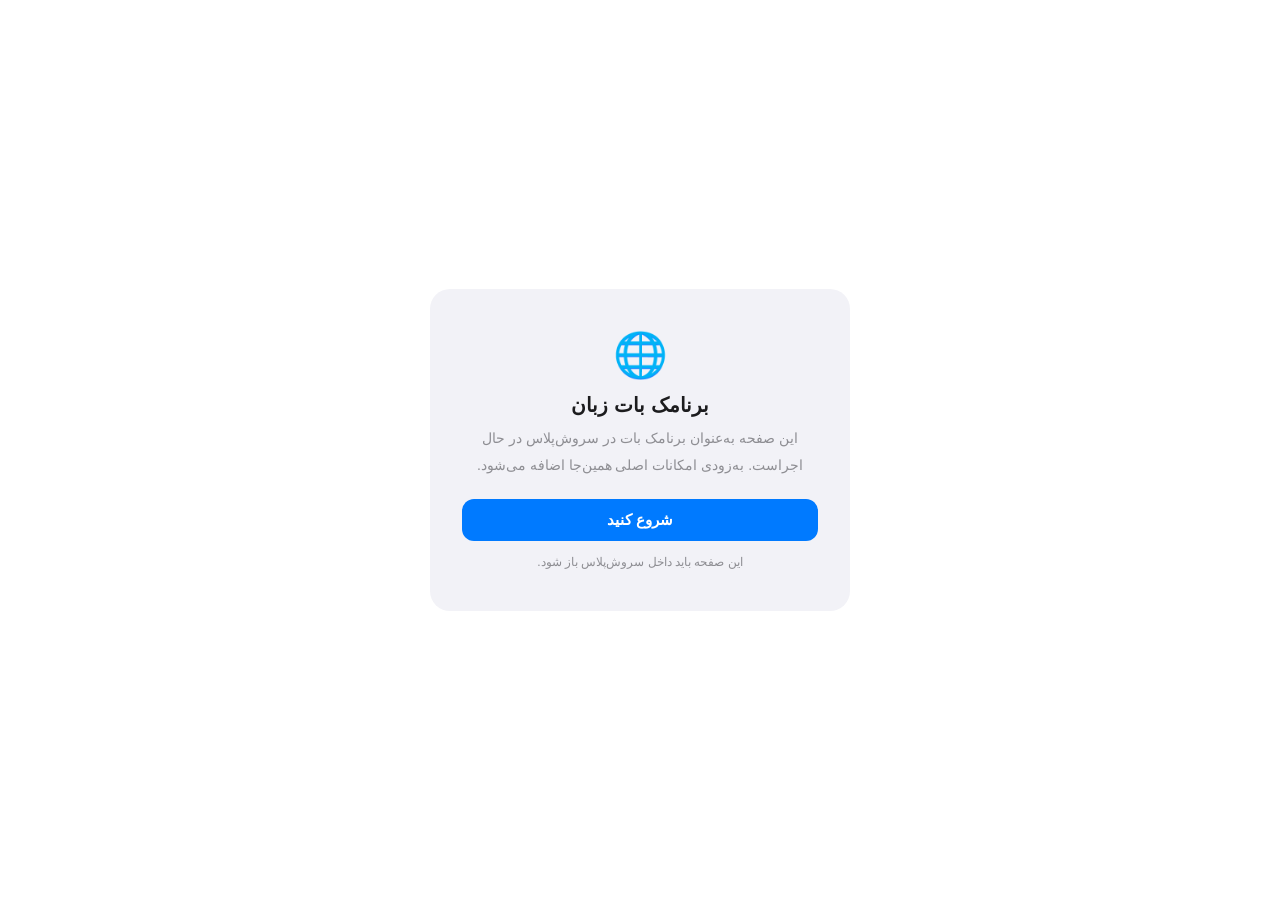
==== index.html @ 537141b3 "Add Soroush Plus mini app starter page Co-Authored-By: Claude Sonnet 5 <noreply@anthropic.com>" ====
<!doctype html>
<html lang="fa" dir="rtl">
  <head>
    <!-- Soroush Plus WebApp SDK must be the very first script in <head> -->
    <script src="https://app.splus.ir/js/soroush-web-app.js"></script>

    <meta charset="UTF-8" />
    <meta name="viewport" content="width=device-width, initial-scale=1.0, maximum-scale=1.0, user-scalable=no" />
    <title>بات زبان</title>
    <meta name="description" content="برنامک بات زبان در سروش‌پلاس" />
    <link rel="icon" href="data:," />
    <style>
      :root {
        --bg-color: #ffffff;
        --text-color: #1c1c1e;
        --hint-color: #8e8e93;
        --link-color: #007aff;
        --button-color: #007aff;
        --button-text-color: #ffffff;
        --secondary-bg-color: #f2f2f7;
      }

      * {
        box-sizing: border-box;
      }

      html,
      body {
        margin: 0;
        padding: 0;
        height: 100%;
      }

      body {
        display: flex;
        flex-direction: column;
        align-items: center;
        justify-content: center;
        min-height: 100vh;
        min-height: 100dvh;
        padding: 24px 20px;
        background: var(--bg-color);
        color: var(--text-color);
        font-family:
          -apple-system,
          BlinkMacSystemFont,
          "Segoe UI",
          Tahoma,
          Vazirmatn,
          sans-serif;
        text-align: center;
        transition:
          background 0.2s ease,
          color 0.2s ease;
      }

      .card {
        width: 100%;
        max-width: 420px;
        background: var(--secondary-bg-color);
        border-radius: 20px;
        padding: 32px 24px;
      }

      .icon {
        font-size: 44px;
        margin-bottom: 12px;
      }

      h1 {
        font-size: 20px;
        margin: 0 0 8px;
      }

      p {
        font-size: 14px;
        line-height: 1.9;
        color: var(--hint-color);
        margin: 0 0 20px;
      }

      button {
        appearance: none;
        border: none;
        border-radius: 12px;
        background: var(--button-color);
        color: var(--button-text-color);
        font-size: 15px;
        font-weight: 600;
        padding: 12px 20px;
        width: 100%;
        cursor: pointer;
        font-family: inherit;
      }

      button:active {
        opacity: 0.85;
      }

      .status {
        margin-top: 14px;
        font-size: 12px;
        color: var(--hint-color);
        min-height: 16px;
      }

      @media (min-width: 768px) {
        .card {
          padding: 40px 32px;
        }
      }
    </style>
  </head>
  <body>
    <div class="card">
      <div class="icon">🌐</div>
      <h1>برنامک بات زبان</h1>
      <p>این صفحه به‌عنوان برنامک بات در سروش‌پلاس در حال اجراست. به‌زودی امکانات اصلی همین‌جا اضافه می‌شود.</p>
      <button id="main-action">شروع کنید</button>
      <div class="status" id="status"></div>
    </div>

    <script>
      (function () {
        var statusEl = document.getElementById("status");
        var btn = document.getElementById("main-action");
        var webApp = window.Soroush && window.Soroush.WebApp;

        function applyTheme() {
          if (!webApp || !webApp.themeParams) return;
          var t = webApp.themeParams;
          var root = document.documentElement.style;
          if (t.bg_color) root.setProperty("--bg-color", t.bg_color);
          if (t.text_color) root.setProperty("--text-color", t.text_color);
          if (t.hint_color) root.setProperty("--hint-color", t.hint_color);
          if (t.link_color) root.setProperty("--link-color", t.link_color);
          if (t.button_color) root.setProperty("--button-color", t.button_color);
          if (t.button_text_color) root.setProperty("--button-text-color", t.button_text_color);
          if (t.secondary_bg_color) root.setProperty("--secondary-bg-color", t.secondary_bg_color);
        }

        if (webApp) {
          applyTheme();
          webApp.onEvent("themeChanged", applyTheme);
          webApp.expand();
          webApp.ready();

          var user = webApp.initDataUnsafe && webApp.initDataUnsafe.user;
          if (user && user.first_name) {
            statusEl.textContent = "سلام " + user.first_name + " 👋";
          } else {
            statusEl.textContent = "نسخه: " + (webApp.version || "نامشخص") + " · پلتفرم: " + (webApp.platform || "نامشخص");
          }

          btn.addEventListener("click", function () {
            webApp.HapticFeedback && webApp.HapticFeedback.impactOccurred("light");
            webApp.showAlert
              ? webApp.showAlert("امکانات اصلی به‌زودی اضافه می‌شود!")
              : alert("امکانات اصلی به‌زودی اضافه می‌شود!");
          });
        } else {
          statusEl.textContent = "این صفحه باید داخل سروش‌پلاس باز شود.";
          btn.addEventListener("click", function () {
            alert("لطفاً این لینک را از داخل سروش‌پلاس باز کنید.");
          });
        }
      })();
    </script>
  </body>
</html>
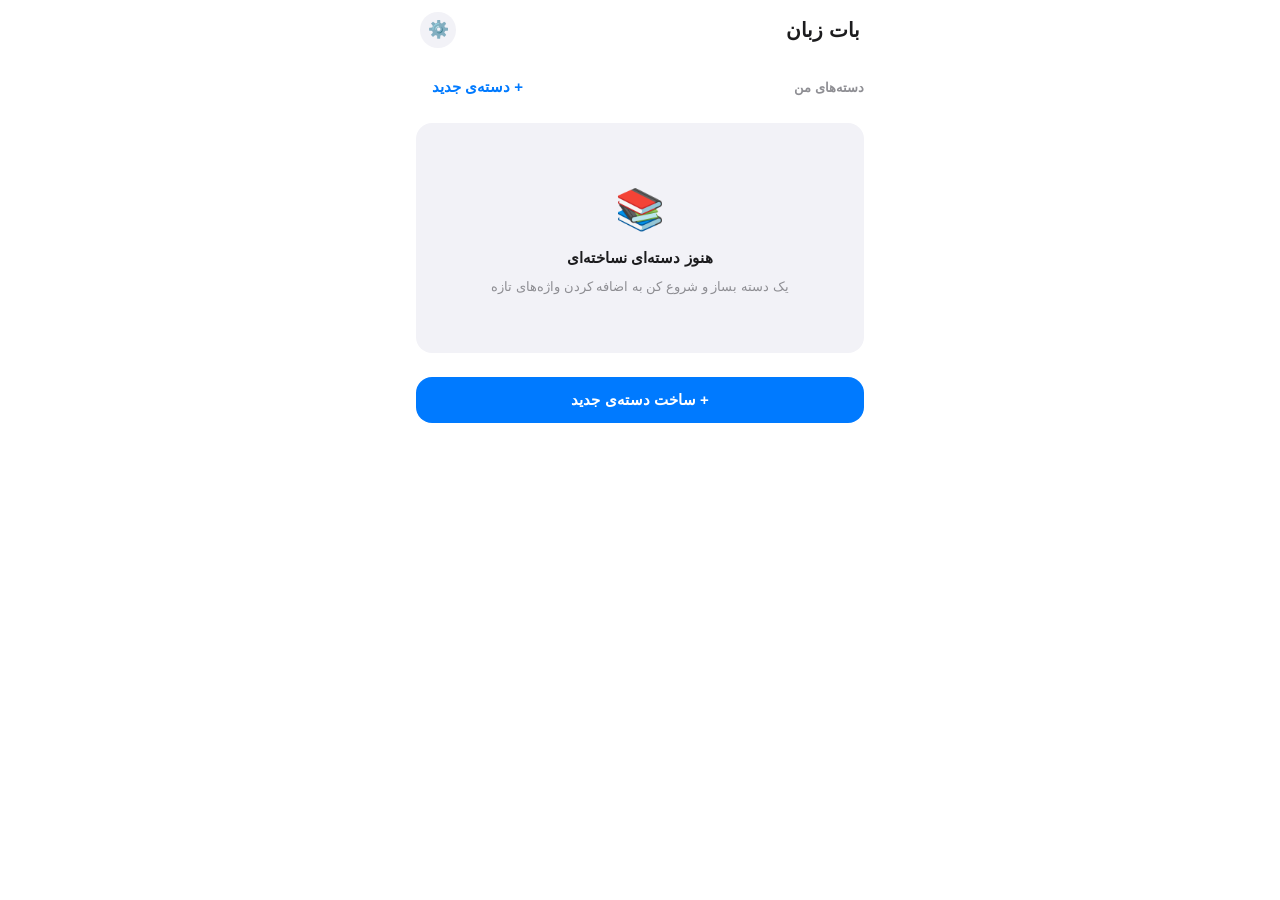
==== commit 369319a1: "Replace placeholder with a working flashcard app (deck/card CRUD + spaced-repetition review), backed" ====
--- a/index.html
+++ b/index.html
@@ -7,164 +7,12 @@
     <meta charset="UTF-8" />
     <meta name="viewport" content="width=device-width, initial-scale=1.0, maximum-scale=1.0, user-scalable=no" />
     <title>بات زبان</title>
-    <meta name="description" content="برنامک بات زبان در سروش‌پلاس" />
+    <meta name="description" content="یادگیری واژگان زبان با تکرار زمان‌بندی‌شده (Spaced Repetition) داخل سروش‌پلاس" />
     <link rel="icon" href="data:," />
-    <style>
-      :root {
-        --bg-color: #ffffff;
-        --text-color: #1c1c1e;
-        --hint-color: #8e8e93;
-        --link-color: #007aff;
-        --button-color: #007aff;
-        --button-text-color: #ffffff;
-        --secondary-bg-color: #f2f2f7;
-      }
-
-      * {
-        box-sizing: border-box;
-      }
-
-      html,
-      body {
-        margin: 0;
-        padding: 0;
-        height: 100%;
-      }
-
-      body {
-        display: flex;
-        flex-direction: column;
-        align-items: center;
-        justify-content: center;
-        min-height: 100vh;
-        min-height: 100dvh;
-        padding: 24px 20px;
-        background: var(--bg-color);
-        color: var(--text-color);
-        font-family:
-          -apple-system,
-          BlinkMacSystemFont,
-          "Segoe UI",
-          Tahoma,
-          Vazirmatn,
-          sans-serif;
-        text-align: center;
-        transition:
-          background 0.2s ease,
-          color 0.2s ease;
-      }
-
-      .card {
-        width: 100%;
-        max-width: 420px;
-        background: var(--secondary-bg-color);
-        border-radius: 20px;
-        padding: 32px 24px;
-      }
-
-      .icon {
-        font-size: 44px;
-        margin-bottom: 12px;
-      }
-
-      h1 {
-        font-size: 20px;
-        margin: 0 0 8px;
-      }
-
-      p {
-        font-size: 14px;
-        line-height: 1.9;
-        color: var(--hint-color);
-        margin: 0 0 20px;
-      }
-
-      button {
-        appearance: none;
-        border: none;
-        border-radius: 12px;
-        background: var(--button-color);
-        color: var(--button-text-color);
-        font-size: 15px;
-        font-weight: 600;
-        padding: 12px 20px;
-        width: 100%;
-        cursor: pointer;
-        font-family: inherit;
-      }
-
-      button:active {
-        opacity: 0.85;
-      }
-
-      .status {
-        margin-top: 14px;
-        font-size: 12px;
-        color: var(--hint-color);
-        min-height: 16px;
-      }
-
-      @media (min-width: 768px) {
-        .card {
-          padding: 40px 32px;
-        }
-      }
-    </style>
+    <script type="module" crossorigin src="./assets/index-CfcdEh-d.js"></script>
+    <link rel="stylesheet" crossorigin href="./assets/index-CCQcK4mr.css">
   </head>
   <body>
-    <div class="card">
-      <div class="icon">🌐</div>
-      <h1>برنامک بات زبان</h1>
-      <p>این صفحه به‌عنوان برنامک بات در سروش‌پلاس در حال اجراست. به‌زودی امکانات اصلی همین‌جا اضافه می‌شود.</p>
-      <button id="main-action">شروع کنید</button>
-      <div class="status" id="status"></div>
-    </div>
-
-    <script>
-      (function () {
-        var statusEl = document.getElementById("status");
-        var btn = document.getElementById("main-action");
-        var webApp = window.Soroush && window.Soroush.WebApp;
-
-        function applyTheme() {
-          if (!webApp || !webApp.themeParams) return;
-          var t = webApp.themeParams;
-          var root = document.documentElement.style;
-          if (t.bg_color) root.setProperty("--bg-color", t.bg_color);
-          if (t.text_color) root.setProperty("--text-color", t.text_color);
-          if (t.hint_color) root.setProperty("--hint-color", t.hint_color);
-          if (t.link_color) root.setProperty("--link-color", t.link_color);
-          if (t.button_color) root.setProperty("--button-color", t.button_color);
-          if (t.button_text_color) root.setProperty("--button-text-color", t.button_text_color);
-          if (t.secondary_bg_color) root.setProperty("--secondary-bg-color", t.secondary_bg_color);
-        }
-
-        if (webApp) {
-          applyTheme();
-          webApp.onEvent("themeChanged", applyTheme);
-          webApp.expand();
-          webApp.ready();
-
-          var user = webApp.initDataUnsafe && webApp.initDataUnsafe.user;
-          if (user && user.first_name) {
-            statusEl.textContent = "سلام " + user.first_name + " 👋";
-          } else {
-            statusEl.textContent = "نسخه: " + (webApp.version || "نامشخص") + " · پلتفرم: " + (webApp.platform || "نامشخص");
-          }
-
-          btn.addEventListener("click", function () {
-            webApp.HapticFeedback && webApp.HapticFeedback.impactOccurred("light");
-            webApp.showAlert
-              ? webApp.showAlert("امکانات اصلی به‌زودی اضافه می‌شود!")
-              : alert("امکانات اصلی به‌زودی اضافه می‌شود!");
-          });
-        } else {
-          statusEl.textContent = "این صفحه باید داخل سروش‌پلاس باز شود.";
-          btn.addEventListener("click", function () {
-            alert("لطفاً این لینک را از داخل سروش‌پلاس باز کنید.");
-          });
-        }
-      })();
-    </script>
+    <div id="root"></div>
   </body>
 </html>
--- a/assets/index-CCQcK4mr.css
+++ b/assets/index-CCQcK4mr.css
@@ -0,0 +1 @@
+*,:before,:after,::backdrop{--tw-border-spacing-x:0;--tw-border-spacing-y:0;--tw-translate-x:0;--tw-translate-y:0;--tw-rotate:0;--tw-skew-x:0;--tw-skew-y:0;--tw-scale-x:1;--tw-scale-y:1;--tw-pan-x: ;--tw-pan-y: ;--tw-pinch-zoom: ;--tw-scroll-snap-strictness:proximity;--tw-gradient-from-position: ;--tw-gradient-via-position: ;--tw-gradient-to-position: ;--tw-ordinal: ;--tw-slashed-zero: ;--tw-numeric-figure: ;--tw-numeric-spacing: ;--tw-numeric-fraction: ;--tw-ring-inset: ;--tw-ring-offset-width:0px;--tw-ring-offset-color:#fff;--tw-ring-color:#3b82f680;--tw-ring-offset-shadow:0 0 #0000;--tw-ring-shadow:0 0 #0000;--tw-shadow:0 0 #0000;--tw-shadow-colored:0 0 #0000;--tw-blur: ;--tw-brightness: ;--tw-contrast: ;--tw-grayscale: ;--tw-hue-rotate: ;--tw-invert: ;--tw-saturate: ;--tw-sepia: ;--tw-drop-shadow: ;--tw-backdrop-blur: ;--tw-backdrop-brightness: ;--tw-backdrop-contrast: ;--tw-backdrop-grayscale: ;--tw-backdrop-hue-rotate: ;--tw-backdrop-invert: ;--tw-backdrop-opacity: ;--tw-backdrop-saturate: ;--tw-backdrop-sepia: ;--tw-contain-size: ;--tw-contain-layout: ;--tw-contain-paint: ;--tw-contain-style: }*,:before,:after{box-sizing:border-box;border:0 solid #e5e7eb}:before,:after{--tw-content:""}html,:host{-webkit-text-size-adjust:100%;tab-size:4;font-feature-settings:normal;font-variation-settings:normal;-webkit-tap-highlight-color:transparent;font-family:ui-sans-serif,system-ui,sans-serif,Apple Color Emoji,Segoe UI Emoji,Segoe UI Symbol,Noto Color Emoji;line-height:1.5}body{line-height:inherit;margin:0}hr{height:0;color:inherit;border-top-width:1px}abbr:where([title]){-webkit-text-decoration:underline dotted;text-decoration:underline dotted}h1,h2,h3,h4,h5,h6{font-size:inherit;font-weight:inherit}a{color:inherit;-webkit-text-decoration:inherit;text-decoration:inherit}b,strong{font-weight:bolder}code,kbd,samp,pre{font-feature-settings:normal;font-variation-settings:normal;font-family:ui-monospace,SFMono-Regular,Menlo,Monaco,Consolas,Liberation Mono,Courier New,monospace;font-size:1em}small{font-size:80%}sub,sup{vertical-align:baseline;font-size:75%;line-height:0;position:relative}sub{bottom:-.25em}sup{top:-.5em}table{text-indent:0;border-color:inherit;border-collapse:collapse}button,input,optgroup,select,textarea{font-feature-settings:inherit;font-variation-settings:inherit;font-family:inherit;font-size:100%;font-weight:inherit;line-height:inherit;letter-spacing:inherit;color:inherit;margin:0;padding:0}button,select{text-transform:none}button,input:where([type=button]),input:where([type=reset]),input:where([type=submit]){-webkit-appearance:button;background-color:#0000;background-image:none}:-moz-focusring{outline:auto}:-moz-ui-invalid{box-shadow:none}progress{vertical-align:baseline}::-webkit-inner-spin-button{height:auto}::-webkit-outer-spin-button{height:auto}[type=search]{-webkit-appearance:textfield;outline-offset:-2px}::-webkit-search-decoration{-webkit-appearance:none}::-webkit-file-upload-button{-webkit-appearance:button;font:inherit}summary{display:list-item}blockquote,dl,dd,h1,h2,h3,h4,h5,h6,hr,figure,p,pre{margin:0}fieldset{margin:0;padding:0}legend{padding:0}ol,ul,menu{margin:0;padding:0;list-style:none}dialog{padding:0}textarea{resize:vertical}input::-moz-placeholder{opacity:1;color:#9ca3af}textarea::-moz-placeholder{opacity:1;color:#9ca3af}input::placeholder,textarea::placeholder{opacity:1;color:#9ca3af}button,[role=button]{cursor:pointer}:disabled{cursor:default}img,svg,video,canvas,audio,iframe,embed,object{vertical-align:middle;display:block}img,video{max-width:100%;height:auto}[hidden]:where(:not([hidden=until-found])){display:none}.container{width:100%}@media (width>=640px){.container{max-width:640px}}@media (width>=768px){.container{max-width:768px}}@media (width>=1024px){.container{max-width:1024px}}@media (width>=1280px){.container{max-width:1280px}}@media (width>=1536px){.container{max-width:1536px}}.pointer-events-none{pointer-events:none}.pointer-events-auto{pointer-events:auto}.visible{visibility:visible}.invisible{visibility:hidden}.fixed{position:fixed}.\!absolute{position:absolute!important}.absolute{position:absolute}.relative{position:relative}.sticky{position:sticky}.inset-0{inset:0}.inset-\[1\.5px\]{inset:1.5px}.inset-x-0{left:0;right:0}.inset-x-4{left:1rem;right:1rem}.inset-y-0{top:0;bottom:0}.\!left-1\/2{left:50%!important}.\!top-2{top:.5rem!important}.-left-1\.5{left:-.375rem}.-right-1\.5{right:-.375rem}.-right-\[3px\]{right:-3px}.-top-1{top:-.25rem}.-top-1\.5{top:-.375rem}.bottom-0{bottom:0}.bottom-12{bottom:3rem}.bottom-4{bottom:1rem}.bottom-8{bottom:2rem}.bottom-\[0px\]{bottom:0}.bottom-\[62px\]{bottom:62px}.bottom-\[calc\(var\(--tg-safe-area-inset-bottom\,0px\)\+18px\)\]{bottom:calc(var(--tg-safe-area-inset-bottom,0px) + 18px)}.bottom-\[var\(--tg-safe-area-inset-bottom\,0px\)\]{bottom:var(--tg-safe-area-inset-bottom,0px)}.end-1{inset-inline-end:.25rem}.end-2\.5{inset-inline-end:.625rem}.end-3{inset-inline-end:.75rem}.end-\[0px\]{inset-inline-end:0}.left-0{left:0}.left-1{left:.25rem}.left-1\/2{left:50%}.left-2{left:.5rem}.left-3{left:.75rem}.left-4{left:1rem}.left-\[12px\]{left:12px}.left-\[calc\(100\%_-_23px\)\]{left:calc(100% - 23px)}.right-0{right:0}.right-1{right:.25rem}.right-2{right:.5rem}.right-3{right:.75rem}.right-4{right:1rem}.right-\[12px\]{right:12px}.right-\[calc\(var\(--tg-content-safe-area-inset-right\,0px\)_\+_4px\)\]{right:calc(var(--tg-content-safe-area-inset-right,0px) + 4px)}.start-0{inset-inline-start:0}.start-\[12px\]{inset-inline-start:12px}.top-0{top:0}.top-1{top:.25rem}.top-1\/2{top:50%}.top-10{top:2.5rem}.top-2{top:.5rem}.top-3{top:.75rem}.top-\[14px\]{top:14px}.top-\[18px\]{top:18px}.top-\[31px\]{top:31px}.top-\[3px\]{top:3px}.top-\[4px\]{top:4px}.top-\[88px\]{top:88px}.top-\[calc\(10px_-_var\(--app-top-offset\,12px\)\)\]{top:calc(10px - var(--app-top-offset,12px))}.top-px{top:1px}.z-10{z-index:10}.z-20{z-index:20}.z-30{z-index:30}.z-50{z-index:50}.z-\[1001\]{z-index:1001}.z-bottom-sheet-bg{z-index:999}.z-bottom-sheet-fg,.z-confirm-alert{z-index:1000}.z-main-button{z-index:999}.col-start-1{grid-column-start:1}.col-end-2{grid-column-end:2}.row-start-1{grid-row-start:1}.row-end-2{grid-row-end:2}.\!m-0{margin:0!important}.m-0{margin:0}.m-6{margin:1.5rem}.-mx-5{margin-left:-1.25rem;margin-right:-1.25rem}.mx-1\.5{margin-left:.375rem;margin-right:.375rem}.mx-auto{margin-left:auto;margin-right:auto}.my-2{margin-top:.5rem;margin-bottom:.5rem}.my-6{margin-top:1.5rem;margin-bottom:1.5rem}.-mb-0\.5{margin-bottom:-.125rem}.-mb-5{margin-bottom:-1.25rem}.-mr-3{margin-right:-.75rem}.-ms-\[3px\]{margin-inline-start:-3px}.-ms-\[4px\]{margin-inline-start:-4px}.-mt-2{margin-top:-.5rem}.-mt-\[72px\]{margin-top:-72px}.mb-0{margin-bottom:0}.mb-1{margin-bottom:.25rem}.mb-1\.5{margin-bottom:.375rem}.mb-10{margin-bottom:2.5rem}.mb-2{margin-bottom:.5rem}.mb-2\.5{margin-bottom:.625rem}.mb-20{margin-bottom:5rem}.mb-3{margin-bottom:.75rem}.mb-4{margin-bottom:1rem}.mb-5{margin-bottom:1.25rem}.mb-6{margin-bottom:1.5rem}.mb-\[100px\]{margin-bottom:100px}.ml-1\.5{margin-left:.375rem}.ml-3{margin-left:.75rem}.ml-6{margin-left:1.5rem}.ml-auto{margin-left:auto}.mr-2{margin-right:.5rem}.mr-2\.5{margin-right:.625rem}.mr-3{margin-right:.75rem}.mr-auto{margin-right:auto}.ms-1{margin-inline-start:.25rem}.ms-auto{margin-inline-start:auto}.mt-0\.5{margin-top:.125rem}.mt-1{margin-top:.25rem}.mt-1\.5{margin-top:.375rem}.mt-2{margin-top:.5rem}.mt-3{margin-top:.75rem}.mt-3\.5{margin-top:.875rem}.mt-4{margin-top:1rem}.mt-5{margin-top:1.25rem}.mt-6{margin-top:1.5rem}.mt-8{margin-top:2rem}.mt-\[150px\]{margin-top:150px}.mt-\[16px\]{margin-top:16px}.mt-\[18px\]{margin-top:18px}.mt-\[19px\]{margin-top:19px}.mt-\[3px\]{margin-top:3px}.mt-\[4px\]{margin-top:4px}.mt-\[5px\]{margin-top:5px}.mt-\[7px\]{margin-top:7px}.mt-px{margin-top:1px}.box-border{box-sizing:border-box}.block{display:block}.inline-block{display:inline-block}.inline{display:inline}.flex{display:flex}.inline-flex{display:inline-flex}.table{display:table}.grid{display:grid}.hidden{display:none}.aspect-square{aspect-ratio:1}.size-11{width:2.75rem;height:2.75rem}.size-12{width:3rem;height:3rem}.size-4{width:1rem;height:1rem}.size-5{width:1.25rem;height:1.25rem}.size-7{width:1.75rem;height:1.75rem}.size-8{width:2rem;height:2rem}.size-9{width:2.25rem;height:2.25rem}.size-\[150px\]{width:150px;height:150px}.size-\[23px\]{width:23px;height:23px}.size-\[29px\]{width:29px;height:29px}.\!h-1{height:.25rem!important}.h-1\.5{height:.375rem}.h-11{height:2.75rem}.h-12{height:3rem}.h-3{height:.75rem}.h-3\.5{height:.875rem}.h-4{height:1rem}.h-5{height:1.25rem}.h-52{height:13rem}.h-6{height:1.5rem}.h-7{height:1.75rem}.h-8{height:2rem}.h-9{height:2.25rem}.h-\[100px\]{height:100px}.h-\[11px\]{height:11px}.h-\[128px\]{height:128px}.h-\[146px\]{height:146px}.h-\[150px\]{height:150px}.h-\[160px\]{height:160px}.h-\[18px\]{height:18px}.h-\[190px\]{height:190px}.h-\[19px\]{height:19px}.h-\[1px\]{height:1px}.h-\[200px\]{height:200px}.h-\[22px\]{height:22px}.h-\[26px\]{height:26px}.h-\[30px\]{height:30px}.h-\[35px\]{height:35px}.h-\[42px\]{height:42px}.h-\[442px\]{height:442px}.h-\[45px\]{height:45px}.h-\[4px\]{height:4px}.h-\[50px\]{height:50px}.h-\[52px\]{height:52px}.h-\[58px\]{height:58px}.h-\[60px\]{height:60px}.h-\[64px\]{height:64px}.h-\[72px\]{height:72px}.h-\[calc\(100\%-1px\)\]{height:calc(100% - 1px)}.h-\[calc\(var\(--tg-viewport-height\,100vh\)_-_var\(--tg-safe-area-inset-top\,0px\)_-_var\(--tg-safe-area-inset-bottom\,0px\)_-_var\(--app-top-offset\,0px\)\)\]{height:calc(var(--tg-viewport-height,100vh) - var(--tg-safe-area-inset-top,0px) - var(--tg-safe-area-inset-bottom,0px) - var(--app-top-offset,0px))}.h-\[var\(--tg-viewport-height\,100vh\)\]{height:var(--tg-viewport-height,100vh)}.h-auto{height:auto}.h-fit{height:fit-content}.h-full{height:100%}.max-h-28{max-height:7rem}.max-h-\[120px\]{max-height:120px}.max-h-\[220px\]{max-height:220px}.max-h-\[294px\]{max-height:294px}.max-h-\[300px\]{max-height:300px}.max-h-\[60vh\]{max-height:60vh}.max-h-\[calc\(100vh_-_80px\)\]{max-height:calc(100vh - 80px)}.max-h-\[calc\(var\(--tg-viewport-height\,100vh\)_-_80px\)\]{max-height:calc(var(--tg-viewport-height,100vh) - 80px)}.max-h-\[var\(--radix-select-content-available-height\)\]{max-height:var(--radix-select-content-available-height)}.max-h-none{max-height:none}.min-h-0{min-height:0}.min-h-10{min-height:2.5rem}.min-h-7{min-height:1.75rem}.min-h-\[1\.48em\]{min-height:1.48em}.min-h-\[220px\]{min-height:220px}.min-h-\[52px\]{min-height:52px}.min-h-\[calc\(100vh_-_120px\)\]{min-height:calc(100vh - 120px)}.min-h-\[calc\(100vh_-_150px\)\]{min-height:calc(100vh - 150px)}.min-h-\[calc\(100vh_-_48px\)\]{min-height:calc(100vh - 48px)}.min-h-\[calc\(var\(--tg-viewport-height\,100vh\)_-_var\(--tg-safe-area-inset-top\,0px\)_-_var\(--tg-safe-area-inset-bottom\,0px\)_-_var\(--app-top-offset\,0px\)_-_16rem\)\]{min-height:calc(var(--tg-viewport-height,100vh) - var(--tg-safe-area-inset-top,0px) - var(--tg-safe-area-inset-bottom,0px) - var(--app-top-offset,0px) - 16rem)}.min-h-dvh{min-height:100dvh}.min-h-full{min-height:100%}.\!w-10{width:2.5rem!important}.w-1\.5{width:.375rem}.w-10{width:2.5rem}.w-11{width:2.75rem}.w-12{width:3rem}.w-16{width:4rem}.w-2\/5{width:40%}.w-20{width:5rem}.w-24{width:6rem}.w-28{width:7rem}.w-3{width:.75rem}.w-3\.5{width:.875rem}.w-4{width:1rem}.w-4\/5{width:80%}.w-5{width:1.25rem}.w-5\/12{width:41.6667%}.w-6{width:1.5rem}.w-7{width:1.75rem}.w-7\/12{width:58.3333%}.w-72{width:18rem}.w-9{width:2.25rem}.w-\[112px\]{width:112px}.w-\[140px\]{width:140px}.w-\[146px\]{width:146px}.w-\[150px\]{width:150px}.w-\[18px\]{width:18px}.w-\[19px\]{width:19px}.w-\[22px\]{width:22px}.w-\[230px\]{width:230px}.w-\[260px\]{width:260px}.w-\[2px\]{width:2px}.w-\[300px\]{width:300px}.w-\[30px\]{width:30px}.w-\[35px\]{width:35px}.w-\[3px\]{width:3px}.w-\[40px\]{width:40px}.w-\[72px\]{width:72px}.w-\[80px\]{width:80px}.w-\[90\%\]{width:90%}.w-\[calc\(\(100\%_-_39px\)_\/_14\)\]{width:calc(7.14286% - 2.78571px)}.w-\[calc\(100\%_-_32px\)\]{width:calc(100% - 32px)}.w-\[calc\(100vw-2rem\)\]{width:calc(100vw - 2rem)}.w-auto{width:auto}.w-full{width:100%}.min-w-0{min-width:0}.min-w-32{min-width:8rem}.min-w-\[160px\]{min-width:160px}.min-w-\[6px\]{min-width:6px}.min-w-\[72px\]{min-width:72px}.min-w-\[var\(--radix-select-trigger-width\)\]{min-width:var(--radix-select-trigger-width)}.min-w-full{min-width:100%}.max-w-2xl{max-width:42rem}.max-w-\[300px\]{max-width:300px}.max-w-\[315px\]{max-width:315px}.max-w-\[320px\]{max-width:320px}.max-w-\[360px\]{max-width:360px}.max-w-\[384px\]{max-width:384px}.max-w-\[425px\]{max-width:425px}.max-w-\[430px\]{max-width:430px}.max-w-\[480px\]{max-width:480px}.max-w-\[520px\]{max-width:520px}.max-w-\[70vw\]{max-width:70vw}.max-w-\[82\%\]{max-width:82%}.max-w-\[calc\(100vw_-_32px\)\]{max-width:calc(100vw - 32px)}.max-w-full{max-width:100%}.max-w-md{max-width:28rem}.flex-1{flex:1}.flex-\[0_0_100\%\]{flex:0 0 100%}.flex-auto{flex:auto}.flex-shrink-0,.shrink-0{flex-shrink:0}.grow{flex-grow:1}.\!-translate-x-1\/2{--tw-translate-x:-50%!important;transform:translate(var(--tw-translate-x), var(--tw-translate-y)) rotate(var(--tw-rotate)) skewX(var(--tw-skew-x)) skewY(var(--tw-skew-y)) scaleX(var(--tw-scale-x)) scaleY(var(--tw-scale-y))!important}.-translate-x-1\/2{--tw-translate-x:-50%;transform:translate(var(--tw-translate-x), var(--tw-translate-y)) rotate(var(--tw-rotate)) skewX(var(--tw-skew-x)) skewY(var(--tw-skew-y)) scaleX(var(--tw-scale-x)) scaleY(var(--tw-scale-y))}.-translate-x-\[11px\]{--tw-translate-x:-11px;transform:translate(var(--tw-translate-x), var(--tw-translate-y)) rotate(var(--tw-rotate)) skewX(var(--tw-skew-x)) skewY(var(--tw-skew-y)) scaleX(var(--tw-scale-x)) scaleY(var(--tw-scale-y))}.-translate-x-px{--tw-translate-x:-1px;transform:translate(var(--tw-translate-x), var(--tw-translate-y)) rotate(var(--tw-rotate)) skewX(var(--tw-skew-x)) skewY(var(--tw-skew-y)) scaleX(var(--tw-scale-x)) scaleY(var(--tw-scale-y))}.-rotate-6{--tw-rotate:-6deg;transform:translate(var(--tw-translate-x), var(--tw-translate-y)) rotate(var(--tw-rotate)) skewX(var(--tw-skew-x)) skewY(var(--tw-skew-y)) scaleX(var(--tw-scale-x)) scaleY(var(--tw-scale-y))}.rotate-180{--tw-rotate:180deg;transform:translate(var(--tw-translate-x), var(--tw-translate-y)) rotate(var(--tw-rotate)) skewX(var(--tw-skew-x)) skewY(var(--tw-skew-y)) scaleX(var(--tw-scale-x)) scaleY(var(--tw-scale-y))}.rotate-6{--tw-rotate:6deg;transform:translate(var(--tw-translate-x), var(--tw-translate-y)) rotate(var(--tw-rotate)) skewX(var(--tw-skew-x)) skewY(var(--tw-skew-y)) scaleX(var(--tw-scale-x)) scaleY(var(--tw-scale-y))}.transform{transform:translate(var(--tw-translate-x), var(--tw-translate-y)) rotate(var(--tw-rotate)) skewX(var(--tw-skew-x)) skewY(var(--tw-skew-y)) scaleX(var(--tw-scale-x)) scaleY(var(--tw-scale-y))}@keyframes pulse{50%{opacity:.5}}.animate-pulse{animation:2s cubic-bezier(.4,0,.6,1) infinite pulse}@keyframes spin{to{transform:rotate(360deg)}}.animate-spin{animation:1s linear infinite spin}.cursor-default{cursor:default}.cursor-grab{cursor:grab}.cursor-not-allowed{cursor:not-allowed}.cursor-pointer{cursor:pointer}.touch-pan-y{--tw-pan-y:pan-y;touch-action:var(--tw-pan-x) var(--tw-pan-y) var(--tw-pinch-zoom)}.select-none{-webkit-user-select:none;user-select:none}.resize-none{resize:none}.resize{resize:both}.list-inside{list-style-position:inside}.list-decimal{list-style-type:decimal}.appearance-none{appearance:none}.grid-cols-1{grid-template-columns:repeat(1,minmax(0,1fr))}.grid-cols-2{grid-template-columns:repeat(2,minmax(0,1fr))}.grid-cols-3{grid-template-columns:repeat(3,minmax(0,1fr))}.grid-cols-4{grid-template-columns:repeat(4,minmax(0,1fr))}.grid-cols-7{grid-template-columns:repeat(7,minmax(0,1fr))}.grid-cols-\[72px_minmax\(0\,1fr\)\]{grid-template-columns:72px minmax(0,1fr)}.flex-row{flex-direction:row}.flex-row-reverse{flex-direction:row-reverse}.flex-col{flex-direction:column}.flex-col-reverse{flex-direction:column-reverse}.flex-wrap{flex-wrap:wrap}.place-items-center{place-items:center}.items-start{align-items:flex-start}.items-end{align-items:flex-end}.items-center{align-items:center}.items-baseline{align-items:baseline}.items-stretch{align-items:stretch}.justify-start{justify-content:flex-start}.justify-end{justify-content:flex-end}.justify-center{justify-content:center}.justify-between{justify-content:space-between}.justify-around{justify-content:space-around}.justify-evenly{justify-content:space-evenly}.justify-items-center{justify-items:center}.gap-0{gap:0}.gap-0\.5{gap:.125rem}.gap-1{gap:.25rem}.gap-1\.5{gap:.375rem}.gap-2{gap:.5rem}.gap-2\.5{gap:.625rem}.gap-3{gap:.75rem}.gap-4{gap:1rem}.gap-5{gap:1.25rem}.gap-6{gap:1.5rem}.gap-8{gap:2rem}.gap-\[2px\]{gap:2px}.gap-\[3px\]{gap:3px}.gap-\[4px\]{gap:4px}.gap-\[5px\]{gap:5px}.gap-\[7px\]{gap:7px}.gap-px{gap:1px}.space-y-1>:not([hidden])~:not([hidden]){--tw-space-y-reverse:0;margin-top:calc(.25rem * calc(1 - var(--tw-space-y-reverse)));margin-bottom:calc(.25rem * var(--tw-space-y-reverse))}.space-y-2>:not([hidden])~:not([hidden]){--tw-space-y-reverse:0;margin-top:calc(.5rem * calc(1 - var(--tw-space-y-reverse)));margin-bottom:calc(.5rem * var(--tw-space-y-reverse))}.space-y-3>:not([hidden])~:not([hidden]){--tw-space-y-reverse:0;margin-top:calc(.75rem * calc(1 - var(--tw-space-y-reverse)));margin-bottom:calc(.75rem * var(--tw-space-y-reverse))}.space-y-4>:not([hidden])~:not([hidden]){--tw-space-y-reverse:0;margin-top:calc(1rem * calc(1 - var(--tw-space-y-reverse)));margin-bottom:calc(1rem * var(--tw-space-y-reverse))}.self-auto{align-self:auto}.self-start{align-self:flex-start}.self-end{align-self:flex-end}.self-center{align-self:center}.self-stretch{align-self:stretch}.self-baseline{align-self:baseline}.overflow-auto{overflow:auto}.overflow-hidden{overflow:hidden}.overflow-visible{overflow:visible}.overflow-x-auto{overflow-x:auto}.overflow-y-auto{overflow-y:auto}.overflow-x-hidden{overflow-x:hidden}.overflow-y-hidden{overflow-y:hidden}.overscroll-contain{overscroll-behavior:contain}.truncate{text-overflow:ellipsis;white-space:nowrap;overflow:hidden}.whitespace-nowrap{white-space:nowrap}.whitespace-pre-wrap{white-space:pre-wrap}.break-words{overflow-wrap:break-word}.break-all{word-break:break-all}.rounded{border-radius:.25rem}.rounded-2xl{border-radius:1rem}.rounded-3xl{border-radius:1.5rem}.rounded-\[10px\]{border-radius:10px}.rounded-\[11px\]{border-radius:11px}.rounded-\[12px\]{border-radius:12px}.rounded-\[1px\]{border-radius:1px}.rounded-\[20px\]{border-radius:20px}.rounded-\[22px\]{border-radius:22px}.rounded-\[24px\]{border-radius:24px}.rounded-\[28px\]{border-radius:28px}.rounded-\[2px\]{border-radius:2px}.rounded-\[31px\]{border-radius:31px}.rounded-\[37px\]{border-radius:37px}.rounded-\[38px\]{border-radius:38px}.rounded-\[3px\]{border-radius:3px}.rounded-\[4px\]{border-radius:4px}.rounded-\[79px\]{border-radius:79px}.rounded-full{border-radius:9999px}.rounded-lg{border-radius:.5rem}.rounded-md{border-radius:.375rem}.rounded-sm{border-radius:.125rem}.rounded-xl{border-radius:.75rem}.rounded-b-xl{border-bottom-right-radius:.75rem;border-bottom-left-radius:.75rem}.rounded-r{border-top-right-radius:.25rem;border-bottom-right-radius:.25rem}.rounded-t-\[20px\]{border-top-left-radius:20px;border-top-right-radius:20px}.rounded-t-xl{border-top-left-radius:.75rem;border-top-right-radius:.75rem}.rounded-bl-\[7px\]{border-bottom-left-radius:7px}.rounded-br-\[7px\]{border-bottom-right-radius:7px}.rounded-ee{border-end-end-radius:.25rem}.rounded-es{border-end-start-radius:.25rem}.rounded-se{border-start-end-radius:.25rem}.rounded-ss{border-start-start-radius:.25rem}.border{border-width:1px}.border-0{border-width:0}.border-2{border-width:2px}.border-\[1\.5px\]{border-width:1.5px}.border-b{border-bottom-width:1px}.border-t{border-top-width:1px}.border-solid{border-style:solid}.border-none{border-style:none}.border-\[\#287db5\]{--tw-border-opacity:1;border-color:rgb(40 125 181/var(--tw-border-opacity,1))}.border-\[\#767676\]{--tw-border-opacity:1;border-color:rgb(118 118 118/var(--tw-border-opacity,1))}.border-\[\#ad6539\]{--tw-border-opacity:1;border-color:rgb(173 101 57/var(--tw-border-opacity,1))}.border-\[\#b5bdc5\]{--tw-border-opacity:1;border-color:rgb(181 189 197/var(--tw-border-opacity,1))}.border-\[\#d1d5db\]{--tw-border-opacity:1;border-color:rgb(209 213 219/var(--tw-border-opacity,1))}.border-\[\#e19600\]{--tw-border-opacity:1;border-color:rgb(225 150 0/var(--tw-border-opacity,1))}.border-amber-100\/50{border-color:#fef3c780}.border-amber-200{--tw-border-opacity:1;border-color:rgb(253 230 138/var(--tw-border-opacity,1))}.border-amber-50\/50{border-color:#fffbeb80}.border-bg{border-color:var(--tg-theme-bg-color)}.border-black\/10{border-color:#0000001a}.border-black\/\[0\.12\]{border-color:#0000001f}.border-button{border-color:var(--tg-theme-button-color)}.border-danger{--tw-border-opacity:1;border-color:rgb(252 32 37/var(--tw-border-opacity,1))}.border-gray-100\/50{border-color:#f3f4f680}.border-gray-200{--tw-border-opacity:1;border-color:rgb(229 231 235/var(--tw-border-opacity,1))}.border-gray-50\/50{border-color:#f9fafb80}.border-green-100\/50{border-color:#dcfce780}.border-green-200{--tw-border-opacity:1;border-color:rgb(187 247 208/var(--tw-border-opacity,1))}.border-green-50\/50{border-color:#f0fdf480}.border-rose-200{--tw-border-opacity:1;border-color:rgb(254 205 211/var(--tw-border-opacity,1))}.border-rose-50\/50{border-color:#fff1f280}.border-secondary-bg{border-color:var(--tg-theme-secondary-bg-color)}.border-sky-100\/50{border-color:#e0f2fe80}.border-sky-200{--tw-border-opacity:1;border-color:rgb(186 230 253/var(--tw-border-opacity,1))}.border-slate-200\/50{border-color:#e2e8f080}.border-slate-300{--tw-border-opacity:1;border-color:rgb(203 213 225/var(--tw-border-opacity,1))}.border-transparent{border-color:#0000}.\!bg-hint{background-color:var(--tg-theme-hint-color)!important}.bg-\[\#0c0c0c\]{--tw-bg-opacity:1;background-color:rgb(12 12 12/var(--tw-bg-opacity,1))}.bg-\[\#111\]{--tw-bg-opacity:1;background-color:rgb(17 17 17/var(--tw-bg-opacity,1))}.bg-\[\#139e2d\]{--tw-bg-opacity:1;background-color:rgb(19 158 45/var(--tw-bg-opacity,1))}.bg-\[\#2ecb47\]{--tw-bg-opacity:1;background-color:rgb(46 203 71/var(--tw-bg-opacity,1))}.bg-\[\#52615c\]\/25{background-color:#52615c40}.bg-\[\#73d889\]{--tw-bg-opacity:1;background-color:rgb(115 216 137/var(--tw-bg-opacity,1))}.bg-\[\#767676\]{--tw-bg-opacity:1;background-color:rgb(118 118 118/var(--tw-bg-opacity,1))}.bg-\[\#767680\]\/30{background-color:#7676804d}.bg-\[\#bcefc7\]{--tw-bg-opacity:1;background-color:rgb(188 239 199/var(--tw-bg-opacity,1))}.bg-\[\#e4f3fb\]{--tw-bg-opacity:1;background-color:rgb(228 243 251/var(--tw-bg-opacity,1))}.bg-\[\#eef2f5\]{--tw-bg-opacity:1;background-color:rgb(238 242 245/var(--tw-bg-opacity,1))}.bg-\[\#f1f1f1\]{--tw-bg-opacity:1;background-color:rgb(241 241 241/var(--tw-bg-opacity,1))}.bg-\[\#f2f2f2\]{--tw-bg-opacity:1;background-color:rgb(242 242 242/var(--tw-bg-opacity,1))}.bg-\[\#f8e5d6\]{--tw-bg-opacity:1;background-color:rgb(248 229 214/var(--tw-bg-opacity,1))}.bg-\[\#fdfdfd\]{--tw-bg-opacity:1;background-color:rgb(253 253 253/var(--tw-bg-opacity,1))}.bg-\[\#fff5d6\]{--tw-bg-opacity:1;background-color:rgb(255 245 214/var(--tw-bg-opacity,1))}.bg-\[rgba\(120\,120\,120\,0\.12\)\]{background-color:#7878781f}.bg-\[var\(--button-bg\)\]{background-color:var(--button-bg)}.bg-amber-100{--tw-bg-opacity:1;background-color:rgb(254 243 199/var(--tw-bg-opacity,1))}.bg-bg{background-color:var(--tg-theme-bg-color)}.bg-black\/10{background-color:#0000001a}.bg-black\/50{background-color:#00000080}.bg-black\/55{background-color:#0000008c}.bg-black\/60{background-color:#0009}.bg-button{background-color:var(--tg-theme-button-color)}.bg-button-outline-bg-light{background-color:#2481cc33}.bg-current{background-color:currentColor}.bg-danger{--tw-bg-opacity:1;background-color:rgb(252 32 37/var(--tw-bg-opacity,1))}.bg-danger-light{background-color:#fc202566}.bg-divider{background-color:#0000000d}.bg-gray-100{--tw-bg-opacity:1;background-color:rgb(243 244 246/var(--tw-bg-opacity,1))}.bg-gray-200{--tw-bg-opacity:1;background-color:rgb(229 231 235/var(--tw-bg-opacity,1))}.bg-green-100{--tw-bg-opacity:1;background-color:rgb(220 252 231/var(--tw-bg-opacity,1))}.bg-orange{--tw-bg-opacity:1;background-color:rgb(255 159 10/var(--tw-bg-opacity,1))}.bg-red-500{--tw-bg-opacity:1;background-color:rgb(239 68 68/var(--tw-bg-opacity,1))}.bg-rose-50{--tw-bg-opacity:1;background-color:rgb(255 241 242/var(--tw-bg-opacity,1))}.bg-secondary-bg{background-color:var(--tg-theme-secondary-bg-color)}.bg-sky-100{--tw-bg-opacity:1;background-color:rgb(224 242 254/var(--tw-bg-opacity,1))}.bg-slate-200{--tw-bg-opacity:1;background-color:rgb(226 232 240/var(--tw-bg-opacity,1))}.bg-success{--tw-bg-opacity:1;background-color:rgb(46 203 71/var(--tw-bg-opacity,1))}.bg-transparent{background-color:#0000}.bg-white{--tw-bg-opacity:1;background-color:rgb(255 255 255/var(--tw-bg-opacity,1))}.bg-\[linear-gradient\(145deg\,\#78c9f4_8\%\,\#3398d1_52\%\,\#19689d_100\%\)\]{background-image:linear-gradient(145deg,#78c9f4 8%,#3398d1 52%,#19689d 100%)}.bg-\[linear-gradient\(145deg\,\#e8ae7b_8\%\,\#c9753f_52\%\,\#955027_100\%\)\]{background-image:linear-gradient(145deg,#e8ae7b 8%,#c9753f 52%,#955027 100%)}.bg-\[linear-gradient\(145deg\,\#f6f8fa_8\%\,\#cbd2da_52\%\,\#939da8_100\%\)\]{background-image:linear-gradient(145deg,#f6f8fa 8%,#cbd2da 52%,#939da8 100%)}.bg-\[linear-gradient\(145deg\,\#ffd76a_8\%\,\#ffad1f_50\%\,\#db7900_100\%\)\]{background-image:linear-gradient(145deg,#ffd76a 8%,#ffad1f 50%,#db7900 100%)}.bg-gradient-to-r{background-image:linear-gradient(to right, var(--tw-gradient-stops))}.bg-gradient-to-t{background-image:linear-gradient(to top, var(--tw-gradient-stops))}.from-violet-500{--tw-gradient-from:#8b5cf6 var(--tw-gradient-from-position);--tw-gradient-to:#8b5cf600 var(--tw-gradient-to-position);--tw-gradient-stops:var(--tw-gradient-from), var(--tw-gradient-to)}.from-white{--tw-gradient-from:#fff var(--tw-gradient-from-position);--tw-gradient-to:#fff0 var(--tw-gradient-to-position);--tw-gradient-stops:var(--tw-gradient-from), var(--tw-gradient-to)}.via-pink-500{--tw-gradient-to:#ec489900 var(--tw-gradient-to-position);--tw-gradient-stops:var(--tw-gradient-from), #ec4899 var(--tw-gradient-via-position), var(--tw-gradient-to)}.via-white{--tw-gradient-to:#fff0 var(--tw-gradient-to-position);--tw-gradient-stops:var(--tw-gradient-from), #fff var(--tw-gradient-via-position), var(--tw-gradient-to)}.to-red-500{--tw-gradient-to:#ef4444 var(--tw-gradient-to-position)}.to-white\/0{--tw-gradient-to:#fff0 var(--tw-gradient-to-position)}.object-contain{-o-object-fit:contain;object-fit:contain}.p-0{padding:0}.p-1{padding:.25rem}.p-1\.5{padding:.375rem}.p-2{padding:.5rem}.p-2\.5{padding:.625rem}.p-3{padding:.75rem}.p-3\.5{padding:.875rem}.p-4{padding:1rem}.p-5{padding:1.25rem}.p-6{padding:1.5rem}.p-\[14px_12px\]{padding:14px 12px}.p-\[14px_16px\]{padding:14px 16px}.p-\[3px\]{padding:3px}.p-\[7px\]{padding:7px}.px-0\.5{padding-left:.125rem;padding-right:.125rem}.px-1{padding-left:.25rem;padding-right:.25rem}.px-2{padding-left:.5rem;padding-right:.5rem}.px-2\.5{padding-left:.625rem;padding-right:.625rem}.px-3{padding-left:.75rem;padding-right:.75rem}.px-3\.5{padding-left:.875rem;padding-right:.875rem}.px-4{padding-left:1rem;padding-right:1rem}.px-5{padding-left:1.25rem;padding-right:1.25rem}.px-6{padding-left:1.5rem;padding-right:1.5rem}.px-\[18px\]{padding-left:18px;padding-right:18px}.py-0{padding-top:0;padding-bottom:0}.py-0\.5{padding-top:.125rem;padding-bottom:.125rem}.py-1{padding-top:.25rem;padding-bottom:.25rem}.py-1\.5{padding-top:.375rem;padding-bottom:.375rem}.py-14{padding-top:3.5rem;padding-bottom:3.5rem}.py-2{padding-top:.5rem;padding-bottom:.5rem}.py-2\.5{padding-top:.625rem;padding-bottom:.625rem}.py-3{padding-top:.75rem;padding-bottom:.75rem}.py-3\.5{padding-top:.875rem;padding-bottom:.875rem}.py-4{padding-top:1rem;padding-bottom:1rem}.py-5{padding-top:1.25rem;padding-bottom:1.25rem}.py-7{padding-top:1.75rem;padding-bottom:1.75rem}.py-8{padding-top:2rem;padding-bottom:2rem}.pb-0{padding-bottom:0}.pb-1{padding-bottom:.25rem}.pb-10{padding-bottom:2.5rem}.pb-2{padding-bottom:.5rem}.pb-2\.5{padding-bottom:.625rem}.pb-20{padding-bottom:5rem}.pb-28{padding-bottom:7rem}.pb-3{padding-bottom:.75rem}.pb-4{padding-bottom:1rem}.pb-5{padding-bottom:1.25rem}.pb-6{padding-bottom:1.5rem}.pb-\[18px\]{padding-bottom:18px}.pb-\[26px\]{padding-bottom:26px}.pb-\[5\.33px\]{padding-bottom:5.33px}.pb-\[calc\(var\(--tg-content-safe-area-inset-bottom\,0px\)_\+_4px\)\]{padding-bottom:calc(var(--tg-content-safe-area-inset-bottom,0px) + 4px)}.pb-\[var\(--tg-safe-area-inset-bottom\,0px\)\]{padding-bottom:var(--tg-safe-area-inset-bottom,0px)}.pe-12{padding-inline-end:3rem}.pe-2{padding-inline-end:.5rem}.pl-1{padding-left:.25rem}.pl-10{padding-left:2.5rem}.pl-2{padding-left:.5rem}.pl-3{padding-left:.75rem}.pl-6{padding-left:1.5rem}.pl-\[calc\(var\(--tg-content-safe-area-inset-left\,0px\)_\+_4px\)\]{padding-left:calc(var(--tg-content-safe-area-inset-left,0px) + 4px)}.pl-\[calc\(var\(--tg-safe-area-inset-left\,0px\)_\+_var\(--app-horizontal-padding\)\)\]{padding-left:calc(var(--tg-safe-area-inset-left,0px) + var(--app-horizontal-padding))}.pr-10{padding-right:2.5rem}.pr-2{padding-right:.5rem}.pr-3{padding-right:.75rem}.pr-8{padding-right:2rem}.pr-\[calc\(var\(--tg-content-safe-area-inset-right\,0px\)_\+_4px\)\]{padding-right:calc(var(--tg-content-safe-area-inset-right,0px) + 4px)}.pr-\[calc\(var\(--tg-safe-area-inset-right\,0px\)_\+_var\(--app-horizontal-padding\)\)\]{padding-right:calc(var(--tg-safe-area-inset-right,0px) + var(--app-horizontal-padding))}.ps-10{padding-inline-start:2.5rem}.pt-0{padding-top:0}.pt-1{padding-top:.25rem}.pt-1\.5{padding-top:.375rem}.pt-10{padding-top:2.5rem}.pt-2{padding-top:.5rem}.pt-3{padding-top:.75rem}.pt-5{padding-top:1.25rem}.pt-7{padding-top:1.75rem}.pt-8{padding-top:2rem}.pt-\[calc\(var\(--tg-safe-area-inset-top\,0px\)_\+_var\(--app-top-offset\,12px\)\)\]{padding-top:calc(var(--tg-safe-area-inset-top,0px) + var(--app-top-offset,12px))}.text-left{text-align:left}.text-center{text-align:center}.text-right{text-align:right}.text-start{text-align:start}.align-middle{vertical-align:middle}.font-\[inherit\]{font-family:inherit}.font-mono{font-family:ui-monospace,SFMono-Regular,Menlo,Monaco,Consolas,Liberation Mono,Courier New,monospace}.text-2xl{font-size:1.5rem;line-height:2rem}.text-\[10px\]{font-size:10px}.text-\[11px\]{font-size:11px}.text-\[12px\]{font-size:12px}.text-\[13px\]{font-size:13px}.text-\[14px\]{font-size:14px}.text-\[15px\]{font-size:15px}.text-\[16px\]{font-size:16px}.text-\[17px\]{font-size:17px}.text-\[19px\]{font-size:19px}.text-\[20px\]{font-size:20px}.text-\[22px\]{font-size:22px}.text-\[24px\]{font-size:24px}.text-\[25px\]{font-size:25px}.text-\[28px\]{font-size:28px}.text-\[30px\]{font-size:30px}.text-\[32px\]{font-size:32px}.text-\[34px\]{font-size:34px}.text-\[40px\]{font-size:40px}.text-\[9px\]{font-size:9px}.text-base{font-size:1rem;line-height:1.5rem}.text-lg{font-size:1.125rem;line-height:1.75rem}.text-sm{font-size:.875rem;line-height:1.25rem}.text-xl{font-size:1.25rem;line-height:1.75rem}.text-xs{font-size:.75rem;line-height:1rem}.font-bold{font-weight:700}.font-extrabold{font-weight:800}.font-medium{font-weight:500}.font-normal{font-weight:400}.font-semibold{font-weight:600}.uppercase{text-transform:uppercase}.capitalize{text-transform:capitalize}.normal-case{text-transform:none}.italic{font-style:italic}.tabular-nums{--tw-numeric-spacing:tabular-nums;font-variant-numeric:var(--tw-ordinal) var(--tw-slashed-zero) var(--tw-numeric-figure) var(--tw-numeric-spacing) var(--tw-numeric-fraction)}.leading-3{line-height:.75rem}.leading-4{line-height:1rem}.leading-5{line-height:1.25rem}.leading-6{line-height:1.5rem}.leading-7{line-height:1.75rem}.leading-9{line-height:2.25rem}.leading-\[1\.05\]{line-height:1.05}.leading-\[1\.35\]{line-height:1.35}.leading-\[1\.45\]{line-height:1.45}.leading-\[1\.48\]{line-height:1.48}.leading-\[1\.5\]{line-height:1.5}.leading-none{line-height:1}.leading-normal{line-height:1.5}.leading-relaxed{line-height:1.625}.leading-snug{line-height:1.375}.leading-tight{line-height:1.25}.tracking-\[-0\.02em\]{letter-spacing:-.02em}.tracking-\[-0\.035em\]{letter-spacing:-.035em}.tracking-\[-0\.04em\]{letter-spacing:-.04em}.tracking-\[0\.06em\]{letter-spacing:.06em}.text-\[\#111\]{--tw-text-opacity:1;color:rgb(17 17 17/var(--tw-text-opacity,1))}.text-\[\#19689d\]{--tw-text-opacity:1;color:rgb(25 104 157/var(--tw-text-opacity,1))}.text-\[\#46505a\]{--tw-text-opacity:1;color:rgb(70 80 90/var(--tw-text-opacity,1))}.text-\[\#646464\]{--tw-text-opacity:1;color:rgb(100 100 100/var(--tw-text-opacity,1))}.text-\[\#6b3600\]{--tw-text-opacity:1;color:rgb(107 54 0/var(--tw-text-opacity,1))}.text-\[\#6b4200\]{--tw-text-opacity:1;color:rgb(107 66 0/var(--tw-text-opacity,1))}.text-\[\#7a3f20\]{--tw-text-opacity:1;color:rgb(122 63 32/var(--tw-text-opacity,1))}.text-\[\#9b9b9b\]{--tw-text-opacity:1;color:rgb(155 155 155/var(--tw-text-opacity,1))}.text-\[var\(--button-color\)\]{color:var(--button-color)}.text-amber-800{--tw-text-opacity:1;color:rgb(146 64 14/var(--tw-text-opacity,1))}.text-button{color:var(--tg-theme-button-color)}.text-button-outline-bg-light{color:#2481cc33}.text-button-outline-fg-dark{--tw-text-opacity:1;color:rgb(46 166 255/var(--tw-text-opacity,1))}.text-button-outline-fg-light{--tw-text-opacity:1;color:rgb(36 129 204/var(--tw-text-opacity,1))}.text-button-text{color:var(--tg-theme-button-text-color)}.text-current{color:currentColor}.text-danger{--tw-text-opacity:1;color:rgb(252 32 37/var(--tw-text-opacity,1))}.text-gray-500{--tw-text-opacity:1;color:rgb(107 114 128/var(--tw-text-opacity,1))}.text-gray-700{--tw-text-opacity:1;color:rgb(55 65 81/var(--tw-text-opacity,1))}.text-gray-800{--tw-text-opacity:1;color:rgb(31 41 55/var(--tw-text-opacity,1))}.text-green-800{--tw-text-opacity:1;color:rgb(22 101 52/var(--tw-text-opacity,1))}.text-hint{color:var(--tg-theme-hint-color)}.text-inherit{color:inherit}.text-link{color:var(--tg-theme-link-color)}.text-orange{--tw-text-opacity:1;color:rgb(255 159 10/var(--tw-text-opacity,1))}.text-rose-700{--tw-text-opacity:1;color:rgb(190 18 60/var(--tw-text-opacity,1))}.text-sky-800{--tw-text-opacity:1;color:rgb(7 89 133/var(--tw-text-opacity,1))}.text-slate-700{color:oklch(37.2% .044 257.287)}.text-success{--tw-text-opacity:1;color:rgb(46 203 71/var(--tw-text-opacity,1))}.text-text{color:var(--tg-theme-text-color)}.text-white{--tw-text-opacity:1;color:rgb(255 255 255/var(--tw-text-opacity,1))}.underline{text-decoration-line:underline}.decoration-dashed{text-decoration-style:dashed}.underline-offset-4{text-underline-offset:4px}.\!opacity-40{opacity:.4!important}.opacity-40{opacity:.4}.opacity-60{opacity:.6}.opacity-70{opacity:.7}.opacity-80{opacity:.8}.shadow{--tw-shadow:0 12px 24px 0 #0000000d;--tw-shadow-colored:0 12px 24px 0 var(--tw-shadow-color);box-shadow:var(--tw-ring-offset-shadow,0 0 #0000), var(--tw-ring-shadow,0 0 #0000), var(--tw-shadow)}.shadow-\[0_10px_28px_rgba\(0\,0\,0\,0\.12\)\]{--tw-shadow:0 10px 28px #0000001f;--tw-shadow-colored:0 10px 28px var(--tw-shadow-color);box-shadow:var(--tw-ring-offset-shadow,0 0 #0000), var(--tw-ring-shadow,0 0 #0000), var(--tw-shadow)}.shadow-\[0_8px_30px_rgba\(0\,0\,0\,0\.12\)\]{--tw-shadow:0 8px 30px #0000001f;--tw-shadow-colored:0 8px 30px var(--tw-shadow-color);box-shadow:var(--tw-ring-offset-shadow,0 0 #0000), var(--tw-ring-shadow,0 0 #0000), var(--tw-shadow)}.shadow-\[inset_0_1px_1px_rgba\(255\,255\,255\,0\.45\)\,0_2px_5px_rgba\(149\,80\,39\,0\.28\)\]{--tw-shadow:inset 0 1px 1px #ffffff73,0 2px 5px #95502747;--tw-shadow-colored:inset 0 1px 1px var(--tw-shadow-color), 0 2px 5px var(--tw-shadow-color);box-shadow:var(--tw-ring-offset-shadow,0 0 #0000), var(--tw-ring-shadow,0 0 #0000), var(--tw-shadow)}.shadow-\[inset_0_1px_1px_rgba\(255\,255\,255\,0\.55\)\,0_2px_5px_rgba\(25\,104\,157\,0\.3\)\]{--tw-shadow:inset 0 1px 1px #ffffff8c,0 2px 5px #19689d4d;--tw-shadow-colored:inset 0 1px 1px var(--tw-shadow-color), 0 2px 5px var(--tw-shadow-color);box-shadow:var(--tw-ring-offset-shadow,0 0 #0000), var(--tw-ring-shadow,0 0 #0000), var(--tw-shadow)}.shadow-\[inset_0_1px_1px_rgba\(255\,255\,255\,0\.8\)\,0_2px_5px_rgba\(219\,121\,0\,0\.3\)\]{--tw-shadow:inset 0 1px 1px #fffc,0 2px 5px #db79004d;--tw-shadow-colored:inset 0 1px 1px var(--tw-shadow-color), 0 2px 5px var(--tw-shadow-color);box-shadow:var(--tw-ring-offset-shadow,0 0 #0000), var(--tw-ring-shadow,0 0 #0000), var(--tw-shadow)}.shadow-\[inset_0_1px_1px_rgba\(255\,255\,255\,0\.9\)\,0_2px_5px_rgba\(78\,91\,105\,0\.22\)\]{--tw-shadow:inset 0 1px 1px #ffffffe6,0 2px 5px #4e5b6938;--tw-shadow-colored:inset 0 1px 1px var(--tw-shadow-color), 0 2px 5px var(--tw-shadow-color);box-shadow:var(--tw-ring-offset-shadow,0 0 #0000), var(--tw-ring-shadow,0 0 #0000), var(--tw-shadow)}.shadow-lg{--tw-shadow:0 10px 15px -3px #0000001a, 0 4px 6px -4px #0000001a;--tw-shadow-colored:0 10px 15px -3px var(--tw-shadow-color), 0 4px 6px -4px var(--tw-shadow-color);box-shadow:var(--tw-ring-offset-shadow,0 0 #0000), var(--tw-ring-shadow,0 0 #0000), var(--tw-shadow)}.shadow-md{--tw-shadow:0 4px 6px -1px #0000001a, 0 2px 4px -2px #0000001a;--tw-shadow-colored:0 4px 6px -1px var(--tw-shadow-color), 0 2px 4px -2px var(--tw-shadow-color);box-shadow:var(--tw-ring-offset-shadow,0 0 #0000), var(--tw-ring-shadow,0 0 #0000), var(--tw-shadow)}.shadow-none{--tw-shadow:0 0 #0000;--tw-shadow-colored:0 0 #0000;box-shadow:var(--tw-ring-offset-shadow,0 0 #0000), var(--tw-ring-shadow,0 0 #0000), var(--tw-shadow)}.shadow-sm{--tw-shadow:0 1px 2px 0 #0000000d;--tw-shadow-colored:0 1px 2px 0 var(--tw-shadow-color);box-shadow:var(--tw-ring-offset-shadow,0 0 #0000), var(--tw-ring-shadow,0 0 #0000), var(--tw-shadow)}.outline-none{outline-offset:2px;outline:2px solid #0000}.outline{outline-style:solid}.outline-2{outline-width:2px}.outline-button{outline-color:var(--tg-theme-button-color)}.ring{--tw-ring-offset-shadow:var(--tw-ring-inset) 0 0 0 var(--tw-ring-offset-width) var(--tw-ring-offset-color);--tw-ring-shadow:var(--tw-ring-inset) 0 0 0 calc(3px + var(--tw-ring-offset-width)) var(--tw-ring-color);box-shadow:var(--tw-ring-offset-shadow), var(--tw-ring-shadow), var(--tw-shadow,0 0 #0000)}.ring-1{--tw-ring-offset-shadow:var(--tw-ring-inset) 0 0 0 var(--tw-ring-offset-width) var(--tw-ring-offset-color);--tw-ring-shadow:var(--tw-ring-inset) 0 0 0 calc(1px + var(--tw-ring-offset-width)) var(--tw-ring-color);box-shadow:var(--tw-ring-offset-shadow), var(--tw-ring-shadow), var(--tw-shadow,0 0 #0000)}.ring-black\/\[0\.03\]{--tw-ring-color:#00000008}.blur{--tw-blur:blur(8px);filter:var(--tw-blur) var(--tw-brightness) var(--tw-contrast) var(--tw-grayscale) var(--tw-hue-rotate) var(--tw-invert) var(--tw-saturate) var(--tw-sepia) var(--tw-drop-shadow)}.brightness-0{--tw-brightness:brightness(0);filter:var(--tw-blur) var(--tw-brightness) var(--tw-contrast) var(--tw-grayscale) var(--tw-hue-rotate) var(--tw-invert) var(--tw-saturate) var(--tw-sepia) var(--tw-drop-shadow)}.filter{filter:var(--tw-blur) var(--tw-brightness) var(--tw-contrast) var(--tw-grayscale) var(--tw-hue-rotate) var(--tw-invert) var(--tw-saturate) var(--tw-sepia) var(--tw-drop-shadow)}.transition{transition-property:color,background-color,border-color,text-decoration-color,fill,stroke,opacity,box-shadow,transform,filter,-webkit-backdrop-filter,backdrop-filter;transition-duration:.15s;transition-timing-function:cubic-bezier(.4,0,.2,1)}.transition-\[background-color\,border\,box-shadow\,color\]{transition-property:background-color,border,box-shadow,color;transition-duration:.15s;transition-timing-function:cubic-bezier(.4,0,.2,1)}.transition-\[left\,background-color\]{transition-property:left,background-color;transition-duration:.15s;transition-timing-function:cubic-bezier(.4,0,.2,1)}.transition-all{transition-property:all;transition-duration:.15s;transition-timing-function:cubic-bezier(.4,0,.2,1)}.transition-colors{transition-property:color,background-color,border-color,text-decoration-color,fill,stroke;transition-duration:.15s;transition-timing-function:cubic-bezier(.4,0,.2,1)}.transition-opacity{transition-property:opacity;transition-duration:.15s;transition-timing-function:cubic-bezier(.4,0,.2,1)}.transition-transform{transition-property:transform;transition-duration:.15s;transition-timing-function:cubic-bezier(.4,0,.2,1)}.duration-150{transition-duration:.15s}.duration-200{transition-duration:.2s}.duration-300{transition-duration:.3s}.ease-in-out{transition-timing-function:cubic-bezier(.4,0,.2,1)}.\[--app-top-offset\:12px\]{--app-top-offset:12px}.\[--app-top-offset\:calc\(var\(--tg-content-safe-area-inset-top\,0px\)_\+_4px\)\]{--app-top-offset:calc(var(--tg-content-safe-area-inset-top,0px) + 4px)}.\[-webkit-tap-highlight-color\:transparent\]{-webkit-tap-highlight-color:transparent}*{box-sizing:border-box;-webkit-tap-highlight-color:transparent}html,body,#root{height:100%}body{margin:0;font-family:-apple-system,BlinkMacSystemFont,Segoe UI,Tahoma,Vazirmatn,sans-serif}button{cursor:pointer;background:0 0;border:none;font-family:inherit}.file\:border-0::file-selector-button{border-width:0}.file\:bg-transparent::file-selector-button{background-color:#0000}.file\:text-sm::file-selector-button{font-size:.875rem;line-height:1.25rem}.file\:font-medium::file-selector-button{font-weight:500}.placeholder\:text-hint::placeholder{color:var(--tg-theme-hint-color)}.before\:absolute:before{content:var(--tw-content);position:absolute}.before\:-inset-y-2:before{content:var(--tw-content);top:-.5rem;bottom:-.5rem}.before\:inset-x-0:before{content:var(--tw-content);left:0;right:0}.first\:rounded-t-xl:first-child{border-top-left-radius:.75rem;border-top-right-radius:.75rem}.last\:mb-0:last-child{margin-bottom:0}.last\:rounded-b-xl:last-child{border-bottom-right-radius:.75rem;border-bottom-left-radius:.75rem}.last\:border-b-0:last-child{border-bottom-width:0}.hover\:bg-black\/80:hover{background-color:#000c}.hover\:bg-gray-100\/50:hover{background-color:#f3f4f680}.hover\:bg-opacity-80:hover{--tw-bg-opacity:.8}.focus\:border-button:focus{border-color:var(--tg-theme-button-color)}.focus\:border-danger:focus{--tw-border-opacity:1;border-color:rgb(252 32 37/var(--tw-border-opacity,1))}.focus\:border-link:focus{border-color:var(--tg-theme-link-color)}.focus\:shadow-\[0_0_0_0\.2rem_var\(--button-focus-shadow\)\]:focus{--tw-shadow:0 0 0 .2rem var(--button-focus-shadow);--tw-shadow-colored:0 0 0 .2rem var(--tw-shadow-color);box-shadow:var(--tw-ring-offset-shadow,0 0 #0000), var(--tw-ring-shadow,0 0 #0000), var(--tw-shadow)}.focus\:outline-none:focus{outline-offset:2px;outline:2px solid #0000}.focus\:ring-2:focus{--tw-ring-offset-shadow:var(--tw-ring-inset) 0 0 0 var(--tw-ring-offset-width) var(--tw-ring-offset-color);--tw-ring-shadow:var(--tw-ring-inset) 0 0 0 calc(2px + var(--tw-ring-offset-width)) var(--tw-ring-color);box-shadow:var(--tw-ring-offset-shadow), var(--tw-ring-shadow), var(--tw-shadow,0 0 #0000)}.focus-visible\:outline-none:focus-visible{outline-offset:2px;outline:2px solid #0000}.focus-visible\:ring-2:focus-visible{--tw-ring-offset-shadow:var(--tw-ring-inset) 0 0 0 var(--tw-ring-offset-width) var(--tw-ring-offset-color);--tw-ring-shadow:var(--tw-ring-inset) 0 0 0 calc(2px + var(--tw-ring-offset-width)) var(--tw-ring-color);box-shadow:var(--tw-ring-offset-shadow), var(--tw-ring-shadow), var(--tw-shadow,0 0 #0000)}.focus-visible\:ring-button:focus-visible{--tw-ring-color:var(--tg-theme-button-color)}.focus-visible\:ring-offset-2:focus-visible{--tw-ring-offset-width:2px}.active\:origin-center:active{transform-origin:50%}.active\:scale-90:active{--tw-scale-x:.9;--tw-scale-y:.9;transform:translate(var(--tw-translate-x), var(--tw-translate-y)) rotate(var(--tw-rotate)) skewX(var(--tw-skew-x)) skewY(var(--tw-skew-y)) scaleX(var(--tw-scale-x)) scaleY(var(--tw-scale-y))}.active\:scale-95:active{--tw-scale-x:.95;--tw-scale-y:.95;transform:translate(var(--tw-translate-x), var(--tw-translate-y)) rotate(var(--tw-rotate)) skewX(var(--tw-skew-x)) skewY(var(--tw-skew-y)) scaleX(var(--tw-scale-x)) scaleY(var(--tw-scale-y))}.active\:scale-\[0\.97\]:active{--tw-scale-x:.97;--tw-scale-y:.97;transform:translate(var(--tw-translate-x), var(--tw-translate-y)) rotate(var(--tw-rotate)) skewX(var(--tw-skew-x)) skewY(var(--tw-skew-y)) scaleX(var(--tw-scale-x)) scaleY(var(--tw-scale-y))}.active\:scale-\[0\.98\]:active{--tw-scale-x:.98;--tw-scale-y:.98;transform:translate(var(--tw-translate-x), var(--tw-translate-y)) rotate(var(--tw-rotate)) skewX(var(--tw-skew-x)) skewY(var(--tw-skew-y)) scaleX(var(--tw-scale-x)) scaleY(var(--tw-scale-y))}.active\:scale-\[0\.99\]:active{--tw-scale-x:.99;--tw-scale-y:.99;transform:translate(var(--tw-translate-x), var(--tw-translate-y)) rotate(var(--tw-rotate)) skewX(var(--tw-skew-x)) skewY(var(--tw-skew-y)) scaleX(var(--tw-scale-x)) scaleY(var(--tw-scale-y))}.active\:cursor-grabbing:active{cursor:grabbing}.active\:bg-\[var\(--button-active-bg\)\]:active{background-color:var(--button-active-bg)}.active\:opacity-80:active{opacity:.8}.active\:transition-transform:active{transition-property:transform;transition-duration:.15s;transition-timing-function:cubic-bezier(.4,0,.2,1)}.active\:duration-300:active{transition-duration:.3s}.disabled\:pointer-events-none:disabled{pointer-events:none}.disabled\:cursor-not-allowed:disabled{cursor:not-allowed}.disabled\:opacity-40:disabled{opacity:.4}.disabled\:opacity-50:disabled{opacity:.5}.disabled\:active\:scale-100:active:disabled{--tw-scale-x:1;--tw-scale-y:1;transform:translate(var(--tw-translate-x), var(--tw-translate-y)) rotate(var(--tw-rotate)) skewX(var(--tw-skew-x)) skewY(var(--tw-skew-y)) scaleX(var(--tw-scale-x)) scaleY(var(--tw-scale-y))}.peer:disabled~.peer-disabled\:cursor-not-allowed{cursor:not-allowed}.peer:disabled~.peer-disabled\:opacity-70{opacity:.7}.data-\[disabled\]\:pointer-events-none[data-disabled]{pointer-events:none}.data-\[side\=bottom\]\:translate-y-1[data-side=bottom]{--tw-translate-y:.25rem;transform:translate(var(--tw-translate-x), var(--tw-translate-y)) rotate(var(--tw-rotate)) skewX(var(--tw-skew-x)) skewY(var(--tw-skew-y)) scaleX(var(--tw-scale-x)) scaleY(var(--tw-scale-y))}.data-\[side\=left\]\:-translate-x-1[data-side=left]{--tw-translate-x:-.25rem;transform:translate(var(--tw-translate-x), var(--tw-translate-y)) rotate(var(--tw-rotate)) skewX(var(--tw-skew-x)) skewY(var(--tw-skew-y)) scaleX(var(--tw-scale-x)) scaleY(var(--tw-scale-y))}.data-\[side\=right\]\:translate-x-1[data-side=right]{--tw-translate-x:.25rem;transform:translate(var(--tw-translate-x), var(--tw-translate-y)) rotate(var(--tw-rotate)) skewX(var(--tw-skew-x)) skewY(var(--tw-skew-y)) scaleX(var(--tw-scale-x)) scaleY(var(--tw-scale-y))}.data-\[side\=top\]\:-translate-y-1[data-side=top]{--tw-translate-y:-.25rem;transform:translate(var(--tw-translate-x), var(--tw-translate-y)) rotate(var(--tw-rotate)) skewX(var(--tw-skew-x)) skewY(var(--tw-skew-y)) scaleX(var(--tw-scale-x)) scaleY(var(--tw-scale-y))}.data-\[state\=active\]\:bg-button-outline-bg-light[data-state=active]{background-color:#2481cc33}.data-\[state\=checked\]\:bg-button[data-state=checked]{background-color:var(--tg-theme-button-color)}.data-\[state\=active\]\:text-button-outline-fg-light[data-state=active]{--tw-text-opacity:1;color:rgb(36 129 204/var(--tw-text-opacity,1))}.data-\[state\=checked\]\:text-button-text[data-state=checked]{color:var(--tg-theme-button-text-color)}.data-\[disabled\]\:opacity-50[data-disabled]{opacity:.5}.data-\[state\=active\]\:shadow[data-state=active]{--tw-shadow:0 12px 24px 0 #0000000d;--tw-shadow-colored:0 12px 24px 0 var(--tw-shadow-color);box-shadow:var(--tw-ring-offset-shadow,0 0 #0000), var(--tw-ring-shadow,0 0 #0000), var(--tw-shadow)}.dark\:border-\[\#2c7daf\]:is(.dark *){--tw-border-opacity:1;border-color:rgb(44 125 175/var(--tw-border-opacity,1))}.dark\:border-\[\#929da8\]:is(.dark *){--tw-border-opacity:1;border-color:rgb(146 157 168/var(--tw-border-opacity,1))}.dark\:border-\[\#a95d34\]:is(.dark *){--tw-border-opacity:1;border-color:rgb(169 93 52/var(--tw-border-opacity,1))}.dark\:border-\[\#e99a0b\]:is(.dark *){--tw-border-opacity:1;border-color:rgb(233 154 11/var(--tw-border-opacity,1))}.dark\:border-gray-700:is(.dark *){--tw-border-opacity:1;border-color:rgb(55 65 81/var(--tw-border-opacity,1))}.dark\:border-gray-700\/50:is(.dark *){border-color:#37415180}.dark\:border-green-700:is(.dark *){--tw-border-opacity:1;border-color:rgb(21 128 61/var(--tw-border-opacity,1))}.dark\:border-green-700\/50:is(.dark *){border-color:#15803d80}.dark\:border-rose-700:is(.dark *){--tw-border-opacity:1;border-color:rgb(190 18 60/var(--tw-border-opacity,1))}.dark\:border-rose-700\/50:is(.dark *){border-color:#be123c80}.dark\:border-sky-700:is(.dark *){--tw-border-opacity:1;border-color:rgb(3 105 161/var(--tw-border-opacity,1))}.dark\:border-sky-700\/50:is(.dark *){border-color:#0369a180}.dark\:border-slate-600:is(.dark *){--tw-border-opacity:1;border-color:rgb(71 85 105/var(--tw-border-opacity,1))}.dark\:border-slate-600\/50:is(.dark *){border-color:#47556980}.dark\:border-white\/\[0\.12\]:is(.dark *){border-color:#ffffff1f}.dark\:border-yellow-700:is(.dark *){--tw-border-opacity:1;border-color:rgb(161 98 7/var(--tw-border-opacity,1))}.dark\:border-yellow-700\/50:is(.dark *){border-color:#a1620780}.dark\:bg-\[\#18384c\]:is(.dark *){--tw-bg-opacity:1;background-color:rgb(24 56 76/var(--tw-bg-opacity,1))}.dark\:bg-\[\#313940\]:is(.dark *){--tw-bg-opacity:1;background-color:rgb(49 57 64/var(--tw-bg-opacity,1))}.dark\:bg-\[\#333\]:is(.dark *){--tw-bg-opacity:1;background-color:rgb(51 51 51/var(--tw-bg-opacity,1))}.dark\:bg-\[\#442b1d\]:is(.dark *){--tw-bg-opacity:1;background-color:rgb(68 43 29/var(--tw-bg-opacity,1))}.dark\:bg-\[\#4a350f\]:is(.dark *){--tw-bg-opacity:1;background-color:rgb(74 53 15/var(--tw-bg-opacity,1))}.dark\:bg-bg:is(.dark *){background-color:var(--tg-theme-bg-color)}.dark\:bg-button-outline-bg-dark:is(.dark *){background-color:#2ea6ff33}.dark\:bg-gray-700:is(.dark *){--tw-bg-opacity:1;background-color:rgb(55 65 81/var(--tw-bg-opacity,1))}.dark\:bg-gray-800\/60:is(.dark *){background-color:#1f293799}.dark\:bg-gray-900\/60:is(.dark *){background-color:#11182799}.dark\:bg-green-900\/60:is(.dark *){background-color:#14532d99}.dark\:bg-rose-900\/60:is(.dark *){background-color:#88133799}.dark\:bg-sky-900\/60:is(.dark *){background-color:#0c4a6e99}.dark\:bg-slate-800\/60:is(.dark *){background-color:#1e293b99}.dark\:bg-white\/\[0\.06\]:is(.dark *){background-color:#ffffff0f}.dark\:bg-yellow-900\/60:is(.dark *){background-color:#713f1299}.dark\:bg-\[linear-gradient\(145deg\,\#5eb5e5_6\%\,\#287fae_52\%\,\#175678_100\%\)\]:is(.dark *){background-image:linear-gradient(145deg,#5eb5e5 6%,#287fae 52%,#175678 100%)}.dark\:bg-\[linear-gradient\(145deg\,\#d89058_6\%\,\#b76031_52\%\,\#71391e_100\%\)\]:is(.dark *){background-image:linear-gradient(145deg,#d89058 6%,#b76031 52%,#71391e 100%)}.dark\:bg-\[linear-gradient\(145deg\,\#d9dfe5_6\%\,\#aab4be_52\%\,\#717d88_100\%\)\]:is(.dark *){background-image:linear-gradient(145deg,#d9dfe5 6%,#aab4be 52%,#717d88 100%)}.dark\:bg-\[linear-gradient\(145deg\,\#ffc94f_4\%\,\#e9910b_50\%\,\#a95700_100\%\)\]:is(.dark *){background-image:linear-gradient(145deg,#ffc94f 4%,#e9910b 50%,#a95700 100%)}.dark\:text-\[\#2d3740\]:is(.dark *){--tw-text-opacity:1;color:rgb(45 55 64/var(--tw-text-opacity,1))}.dark\:text-\[\#4a2300\]:is(.dark *){--tw-text-opacity:1;color:rgb(74 35 0/var(--tw-text-opacity,1))}.dark\:text-\[\#78c9f4\]:is(.dark *){--tw-text-opacity:1;color:rgb(120 201 244/var(--tw-text-opacity,1))}.dark\:text-\[\#d9dfe5\]:is(.dark *){--tw-text-opacity:1;color:rgb(217 223 229/var(--tw-text-opacity,1))}.dark\:text-\[\#e8ae7b\]:is(.dark *){--tw-text-opacity:1;color:rgb(232 174 123/var(--tw-text-opacity,1))}.dark\:text-\[\#ffd76a\]:is(.dark *){--tw-text-opacity:1;color:rgb(255 215 106/var(--tw-text-opacity,1))}.dark\:text-button-outline-bg-dark:is(.dark *){color:#2ea6ff33}.dark\:text-button-outline-fg-dark:is(.dark *){--tw-text-opacity:1;color:rgb(46 166 255/var(--tw-text-opacity,1))}.dark\:text-gray-200:is(.dark *){--tw-text-opacity:1;color:rgb(229 231 235/var(--tw-text-opacity,1))}.dark\:text-gray-300:is(.dark *){--tw-text-opacity:1;color:rgb(209 213 219/var(--tw-text-opacity,1))}.dark\:text-green-300:is(.dark *){--tw-text-opacity:1;color:rgb(134 239 172/var(--tw-text-opacity,1))}.dark\:text-hint:is(.dark *){color:var(--tg-theme-hint-color)}.dark\:text-rose-300:is(.dark *){--tw-text-opacity:1;color:rgb(253 164 175/var(--tw-text-opacity,1))}.dark\:text-sky-300:is(.dark *){--tw-text-opacity:1;color:rgb(125 211 252/var(--tw-text-opacity,1))}.dark\:text-slate-300:is(.dark *){--tw-text-opacity:1;color:rgb(203 213 225/var(--tw-text-opacity,1))}.dark\:text-white:is(.dark *){--tw-text-opacity:1;color:rgb(255 255 255/var(--tw-text-opacity,1))}.dark\:text-yellow-300:is(.dark *){--tw-text-opacity:1;color:rgb(253 224 71/var(--tw-text-opacity,1))}.dark\:shadow-\[inset_0_1px_1px_rgba\(198\,235\,255\,0\.38\)\,0_2px_5px_rgba\(0\,0\,0\,0\.38\)\]:is(.dark *){--tw-shadow:inset 0 1px 1px #c6ebff61,0 2px 5px #00000061;--tw-shadow-colored:inset 0 1px 1px var(--tw-shadow-color), 0 2px 5px var(--tw-shadow-color);box-shadow:var(--tw-ring-offset-shadow,0 0 #0000), var(--tw-ring-shadow,0 0 #0000), var(--tw-shadow)}.dark\:shadow-\[inset_0_1px_1px_rgba\(255\,224\,199\,0\.35\)\,0_2px_5px_rgba\(0\,0\,0\,0\.38\)\]:is(.dark *){--tw-shadow:inset 0 1px 1px #ffe0c759,0 2px 5px #00000061;--tw-shadow-colored:inset 0 1px 1px var(--tw-shadow-color), 0 2px 5px var(--tw-shadow-color);box-shadow:var(--tw-ring-offset-shadow,0 0 #0000), var(--tw-ring-shadow,0 0 #0000), var(--tw-shadow)}.dark\:shadow-\[inset_0_1px_1px_rgba\(255\,235\,178\,0\.55\)\,0_2px_5px_rgba\(0\,0\,0\,0\.4\)\]:is(.dark *){--tw-shadow:inset 0 1px 1px #ffebb28c,0 2px 5px #0006;--tw-shadow-colored:inset 0 1px 1px var(--tw-shadow-color), 0 2px 5px var(--tw-shadow-color);box-shadow:var(--tw-ring-offset-shadow,0 0 #0000), var(--tw-ring-shadow,0 0 #0000), var(--tw-shadow)}.dark\:shadow-\[inset_0_1px_1px_rgba\(255\,255\,255\,0\.5\)\,0_2px_5px_rgba\(0\,0\,0\,0\.38\)\]:is(.dark *){--tw-shadow:inset 0 1px 1px #ffffff80,0 2px 5px #00000061;--tw-shadow-colored:inset 0 1px 1px var(--tw-shadow-color), 0 2px 5px var(--tw-shadow-color);box-shadow:var(--tw-ring-offset-shadow,0 0 #0000), var(--tw-ring-shadow,0 0 #0000), var(--tw-shadow)}.dark\:hover\:bg-gray-800\/50:hover:is(.dark *){background-color:#1f293780}.dark\:data-\[state\=active\]\:bg-button-outline-bg-dark[data-state=active]:is(.dark *){background-color:#2ea6ff33}.dark\:data-\[state\=active\]\:text-button-outline-fg-dark[data-state=active]:is(.dark *){--tw-text-opacity:1;color:rgb(46 166 255/var(--tw-text-opacity,1))}@media (width>=768px){.md\:flex{display:flex}.md\:max-h-none{max-height:none}.md\:overflow-visible{overflow:visible}.md\:px-0{padding-left:0;padding-right:0}.md\:py-4{padding-top:1rem;padding-bottom:1rem}}.\[\&\>button\]\:flex-1>button{flex:1}.\[\&_img\]\:max-h-\[300px\] img{max-height:300px}.\[\&_img\]\:max-w-\[300px\] img{max-width:300px}.\[\&_img\]\:rounded-lg img{border-radius:.5rem}
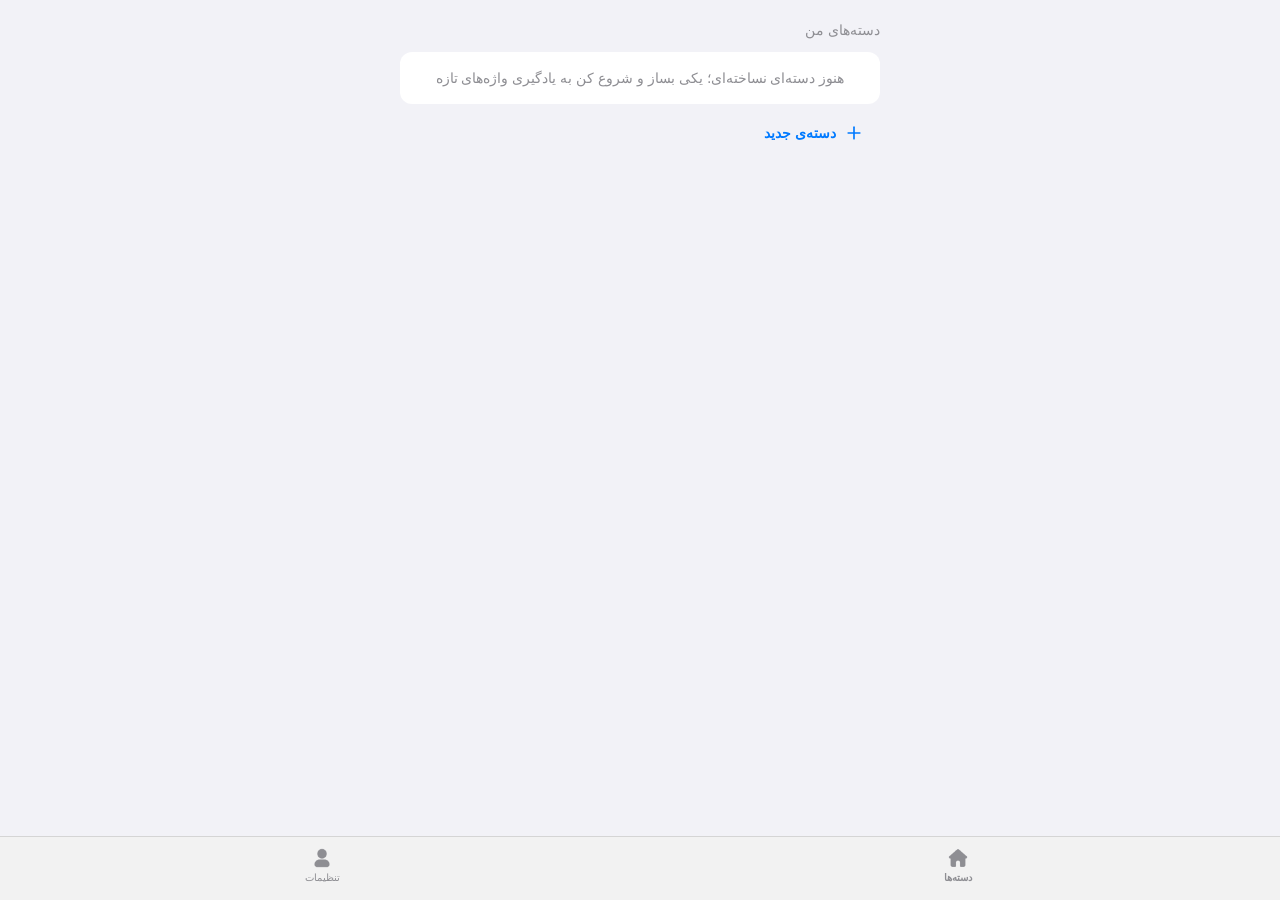
==== commit a1a5d85c: "Re-skin to match the real MemoCard design system Rebuilt every screen's classnames/colors/spacing to" ====
--- a/index.html
+++ b/index.html
@@ -9,8 +9,8 @@
     <title>بات زبان</title>
     <meta name="description" content="یادگیری واژگان زبان با تکرار زمان‌بندی‌شده (Spaced Repetition) داخل سروش‌پلاس" />
     <link rel="icon" href="data:," />
-    <script type="module" crossorigin src="./assets/index-CfcdEh-d.js"></script>
-    <link rel="stylesheet" crossorigin href="./assets/index-CCQcK4mr.css">
+    <script type="module" crossorigin src="./assets/index-Dl0JMlAJ.js"></script>
+    <link rel="stylesheet" crossorigin href="./assets/index-C9uGSFOg.css">
   </head>
   <body>
     <div id="root"></div>
--- a/assets/index-C9uGSFOg.css
+++ b/assets/index-C9uGSFOg.css
@@ -0,0 +1 @@
+*,:before,:after,::backdrop{--tw-border-spacing-x:0;--tw-border-spacing-y:0;--tw-translate-x:0;--tw-translate-y:0;--tw-rotate:0;--tw-skew-x:0;--tw-skew-y:0;--tw-scale-x:1;--tw-scale-y:1;--tw-pan-x: ;--tw-pan-y: ;--tw-pinch-zoom: ;--tw-scroll-snap-strictness:proximity;--tw-gradient-from-position: ;--tw-gradient-via-position: ;--tw-gradient-to-position: ;--tw-ordinal: ;--tw-slashed-zero: ;--tw-numeric-figure: ;--tw-numeric-spacing: ;--tw-numeric-fraction: ;--tw-ring-inset: ;--tw-ring-offset-width:0px;--tw-ring-offset-color:#fff;--tw-ring-color:#3b82f680;--tw-ring-offset-shadow:0 0 #0000;--tw-ring-shadow:0 0 #0000;--tw-shadow:0 0 #0000;--tw-shadow-colored:0 0 #0000;--tw-blur: ;--tw-brightness: ;--tw-contrast: ;--tw-grayscale: ;--tw-hue-rotate: ;--tw-invert: ;--tw-saturate: ;--tw-sepia: ;--tw-drop-shadow: ;--tw-backdrop-blur: ;--tw-backdrop-brightness: ;--tw-backdrop-contrast: ;--tw-backdrop-grayscale: ;--tw-backdrop-hue-rotate: ;--tw-backdrop-invert: ;--tw-backdrop-opacity: ;--tw-backdrop-saturate: ;--tw-backdrop-sepia: ;--tw-contain-size: ;--tw-contain-layout: ;--tw-contain-paint: ;--tw-contain-style: }*,:before,:after{box-sizing:border-box;border:0 solid #e5e7eb}:before,:after{--tw-content:""}html,:host{-webkit-text-size-adjust:100%;tab-size:4;font-feature-settings:normal;font-variation-settings:normal;-webkit-tap-highlight-color:transparent;font-family:ui-sans-serif,system-ui,sans-serif,Apple Color Emoji,Segoe UI Emoji,Segoe UI Symbol,Noto Color Emoji;line-height:1.5}body{line-height:inherit;margin:0}hr{height:0;color:inherit;border-top-width:1px}abbr:where([title]){-webkit-text-decoration:underline dotted;text-decoration:underline dotted}h1,h2,h3,h4,h5,h6{font-size:inherit;font-weight:inherit}a{color:inherit;-webkit-text-decoration:inherit;text-decoration:inherit}b,strong{font-weight:bolder}code,kbd,samp,pre{font-feature-settings:normal;font-variation-settings:normal;font-family:ui-monospace,SFMono-Regular,Menlo,Monaco,Consolas,Liberation Mono,Courier New,monospace;font-size:1em}small{font-size:80%}sub,sup{vertical-align:baseline;font-size:75%;line-height:0;position:relative}sub{bottom:-.25em}sup{top:-.5em}table{text-indent:0;border-color:inherit;border-collapse:collapse}button,input,optgroup,select,textarea{font-feature-settings:inherit;font-variation-settings:inherit;font-family:inherit;font-size:100%;font-weight:inherit;line-height:inherit;letter-spacing:inherit;color:inherit;margin:0;padding:0}button,select{text-transform:none}button,input:where([type=button]),input:where([type=reset]),input:where([type=submit]){-webkit-appearance:button;background-color:#0000;background-image:none}:-moz-focusring{outline:auto}:-moz-ui-invalid{box-shadow:none}progress{vertical-align:baseline}::-webkit-inner-spin-button{height:auto}::-webkit-outer-spin-button{height:auto}[type=search]{-webkit-appearance:textfield;outline-offset:-2px}::-webkit-search-decoration{-webkit-appearance:none}::-webkit-file-upload-button{-webkit-appearance:button;font:inherit}summary{display:list-item}blockquote,dl,dd,h1,h2,h3,h4,h5,h6,hr,figure,p,pre{margin:0}fieldset{margin:0;padding:0}legend{padding:0}ol,ul,menu{margin:0;padding:0;list-style:none}dialog{padding:0}textarea{resize:vertical}input::-moz-placeholder{opacity:1;color:#9ca3af}textarea::-moz-placeholder{opacity:1;color:#9ca3af}input::placeholder,textarea::placeholder{opacity:1;color:#9ca3af}button,[role=button]{cursor:pointer}:disabled{cursor:default}img,svg,video,canvas,audio,iframe,embed,object{vertical-align:middle;display:block}img,video{max-width:100%;height:auto}[hidden]:where(:not([hidden=until-found])){display:none}.container{width:100%}@media (width>=640px){.container{max-width:640px}}@media (width>=768px){.container{max-width:768px}}@media (width>=1024px){.container{max-width:1024px}}@media (width>=1280px){.container{max-width:1280px}}@media (width>=1536px){.container{max-width:1536px}}.pointer-events-none{pointer-events:none}.pointer-events-auto{pointer-events:auto}.visible{visibility:visible}.invisible{visibility:hidden}.fixed{position:fixed}.\!absolute{position:absolute!important}.absolute{position:absolute}.relative{position:relative}.sticky{position:sticky}.inset-0{inset:0}.inset-\[1\.5px\]{inset:1.5px}.inset-x-0{left:0;right:0}.inset-x-4{left:1rem;right:1rem}.inset-y-0{top:0;bottom:0}.\!left-1\/2{left:50%!important}.\!top-2{top:.5rem!important}.-left-1\.5{left:-.375rem}.-right-1\.5{right:-.375rem}.-right-\[3px\]{right:-3px}.-top-1{top:-.25rem}.-top-1\.5{top:-.375rem}.-top-2{top:-.5rem}.bottom-0{bottom:0}.bottom-12{bottom:3rem}.bottom-4{bottom:1rem}.bottom-8{bottom:2rem}.bottom-\[0px\]{bottom:0}.bottom-\[62px\]{bottom:62px}.bottom-\[calc\(var\(--tg-safe-area-inset-bottom\,0px\)\+18px\)\]{bottom:calc(var(--tg-safe-area-inset-bottom,0px) + 18px)}.bottom-\[var\(--tg-safe-area-inset-bottom\,0px\)\]{bottom:var(--tg-safe-area-inset-bottom,0px)}.end-1{inset-inline-end:.25rem}.end-2\.5{inset-inline-end:.625rem}.end-3{inset-inline-end:.75rem}.end-\[0px\]{inset-inline-end:0}.left-0{left:0}.left-1{left:.25rem}.left-1\/2{left:50%}.left-2{left:.5rem}.left-3{left:.75rem}.left-4{left:1rem}.left-\[12px\]{left:12px}.left-\[calc\(100\%_-_23px\)\]{left:calc(100% - 23px)}.right-0{right:0}.right-1{right:.25rem}.right-2{right:.5rem}.right-3{right:.75rem}.right-4{right:1rem}.right-\[12px\]{right:12px}.right-\[calc\(var\(--tg-content-safe-area-inset-right\,0px\)_\+_4px\)\]{right:calc(var(--tg-content-safe-area-inset-right,0px) + 4px)}.start-0{inset-inline-start:0}.start-1\/2{inset-inline-start:50%}.start-4{inset-inline-start:1rem}.start-\[12px\]{inset-inline-start:12px}.top-0{top:0}.top-1{top:.25rem}.top-1\/2{top:50%}.top-10{top:2.5rem}.top-2{top:.5rem}.top-3{top:.75rem}.top-\[14px\]{top:14px}.top-\[18px\]{top:18px}.top-\[31px\]{top:31px}.top-\[3px\]{top:3px}.top-\[4px\]{top:4px}.top-\[88px\]{top:88px}.top-\[calc\(10px_-_var\(--app-top-offset\,12px\)\)\]{top:calc(10px - var(--app-top-offset,12px))}.top-px{top:1px}.z-10{z-index:10}.z-20{z-index:20}.z-30{z-index:30}.z-50{z-index:50}.z-\[1001\]{z-index:1001}.z-bottom-sheet-bg{z-index:999}.z-bottom-sheet-fg,.z-confirm-alert{z-index:1000}.z-main-button{z-index:999}.col-start-1{grid-column-start:1}.col-end-2{grid-column-end:2}.row-start-1{grid-row-start:1}.row-end-2{grid-row-end:2}.\!m-0{margin:0!important}.m-0{margin:0}.m-6{margin:1.5rem}.-mx-5{margin-left:-1.25rem;margin-right:-1.25rem}.mx-1\.5{margin-left:.375rem;margin-right:.375rem}.mx-auto{margin-left:auto;margin-right:auto}.my-2{margin-top:.5rem;margin-bottom:.5rem}.my-3{margin-top:.75rem;margin-bottom:.75rem}.my-6{margin-top:1.5rem;margin-bottom:1.5rem}.-mb-0\.5{margin-bottom:-.125rem}.-mb-5{margin-bottom:-1.25rem}.-mr-3{margin-right:-.75rem}.-ms-\[3px\]{margin-inline-start:-3px}.-ms-\[4px\]{margin-inline-start:-4px}.-mt-\[72px\]{margin-top:-72px}.mb-0{margin-bottom:0}.mb-1{margin-bottom:.25rem}.mb-10{margin-bottom:2.5rem}.mb-2{margin-bottom:.5rem}.mb-2\.5{margin-bottom:.625rem}.mb-20{margin-bottom:5rem}.mb-3{margin-bottom:.75rem}.mb-4{margin-bottom:1rem}.mb-5{margin-bottom:1.25rem}.mb-6{margin-bottom:1.5rem}.mb-\[100px\]{margin-bottom:100px}.me-2\.5{margin-inline-end:.625rem}.ml-1\.5{margin-left:.375rem}.ml-3{margin-left:.75rem}.ml-6{margin-left:1.5rem}.ml-auto{margin-left:auto}.mr-2{margin-right:.5rem}.mr-2\.5{margin-right:.625rem}.mr-3{margin-right:.75rem}.mr-auto{margin-right:auto}.ms-1{margin-inline-start:.25rem}.ms-auto{margin-inline-start:auto}.mt-0\.5{margin-top:.125rem}.mt-1{margin-top:.25rem}.mt-1\.5{margin-top:.375rem}.mt-2{margin-top:.5rem}.mt-3{margin-top:.75rem}.mt-3\.5{margin-top:.875rem}.mt-4{margin-top:1rem}.mt-5{margin-top:1.25rem}.mt-6{margin-top:1.5rem}.mt-8{margin-top:2rem}.mt-\[150px\]{margin-top:150px}.mt-\[16px\]{margin-top:16px}.mt-\[18px\]{margin-top:18px}.mt-\[19px\]{margin-top:19px}.mt-\[3px\]{margin-top:3px}.mt-\[4px\]{margin-top:4px}.mt-\[5px\]{margin-top:5px}.mt-\[7px\]{margin-top:7px}.mt-px{margin-top:1px}.box-border{box-sizing:border-box}.block{display:block}.inline-block{display:inline-block}.inline{display:inline}.flex{display:flex}.inline-flex{display:inline-flex}.table{display:table}.grid{display:grid}.hidden{display:none}.aspect-square{aspect-ratio:1}.size-11{width:2.75rem;height:2.75rem}.size-12{width:3rem;height:3rem}.size-4{width:1rem;height:1rem}.size-5{width:1.25rem;height:1.25rem}.size-7{width:1.75rem;height:1.75rem}.size-8{width:2rem;height:2rem}.size-9{width:2.25rem;height:2.25rem}.size-\[150px\]{width:150px;height:150px}.size-\[23px\]{width:23px;height:23px}.size-\[29px\]{width:29px;height:29px}.\!h-1{height:.25rem!important}.h-1\.5{height:.375rem}.h-11{height:2.75rem}.h-12{height:3rem}.h-3{height:.75rem}.h-3\.5{height:.875rem}.h-4{height:1rem}.h-5{height:1.25rem}.h-52{height:13rem}.h-6{height:1.5rem}.h-7{height:1.75rem}.h-8{height:2rem}.h-9{height:2.25rem}.h-\[100px\]{height:100px}.h-\[11px\]{height:11px}.h-\[128px\]{height:128px}.h-\[146px\]{height:146px}.h-\[150px\]{height:150px}.h-\[160px\]{height:160px}.h-\[18px\]{height:18px}.h-\[190px\]{height:190px}.h-\[19px\]{height:19px}.h-\[1px\]{height:1px}.h-\[200px\]{height:200px}.h-\[22px\]{height:22px}.h-\[26px\]{height:26px}.h-\[30px\]{height:30px}.h-\[35px\]{height:35px}.h-\[42px\]{height:42px}.h-\[442px\]{height:442px}.h-\[45px\]{height:45px}.h-\[4px\]{height:4px}.h-\[50px\]{height:50px}.h-\[52px\]{height:52px}.h-\[58px\]{height:58px}.h-\[60px\]{height:60px}.h-\[64px\]{height:64px}.h-\[72px\]{height:72px}.h-\[calc\(100\%-1px\)\]{height:calc(100% - 1px)}.h-\[calc\(var\(--tg-viewport-height\,100vh\)_-_var\(--tg-safe-area-inset-top\,0px\)_-_var\(--tg-safe-area-inset-bottom\,0px\)_-_var\(--app-top-offset\,0px\)\)\]{height:calc(var(--tg-viewport-height,100vh) - var(--tg-safe-area-inset-top,0px) - var(--tg-safe-area-inset-bottom,0px) - var(--app-top-offset,0px))}.h-\[var\(--tg-viewport-height\,100vh\)\]{height:var(--tg-viewport-height,100vh)}.h-auto{height:auto}.h-dvh{height:100dvh}.h-fit{height:fit-content}.h-full{height:100%}.h-px{height:1px}.max-h-28{max-height:7rem}.max-h-\[120px\]{max-height:120px}.max-h-\[220px\]{max-height:220px}.max-h-\[294px\]{max-height:294px}.max-h-\[300px\]{max-height:300px}.max-h-\[60vh\]{max-height:60vh}.max-h-\[calc\(100vh_-_80px\)\]{max-height:calc(100vh - 80px)}.max-h-\[calc\(var\(--tg-viewport-height\,100vh\)_-_80px\)\]{max-height:calc(var(--tg-viewport-height,100vh) - 80px)}.max-h-\[var\(--radix-select-content-available-height\)\]{max-height:var(--radix-select-content-available-height)}.max-h-none{max-height:none}.min-h-0{min-height:0}.min-h-10{min-height:2.5rem}.min-h-7{min-height:1.75rem}.min-h-\[1\.48em\]{min-height:1.48em}.min-h-\[240px\]{min-height:240px}.min-h-\[52px\]{min-height:52px}.min-h-\[calc\(100vh_-_120px\)\]{min-height:calc(100vh - 120px)}.min-h-\[calc\(100vh_-_150px\)\]{min-height:calc(100vh - 150px)}.min-h-\[calc\(100vh_-_48px\)\]{min-height:calc(100vh - 48px)}.min-h-\[calc\(var\(--tg-viewport-height\,100vh\)_-_var\(--tg-safe-area-inset-top\,0px\)_-_var\(--tg-safe-area-inset-bottom\,0px\)_-_var\(--app-top-offset\,0px\)_-_16rem\)\]{min-height:calc(var(--tg-viewport-height,100vh) - var(--tg-safe-area-inset-top,0px) - var(--tg-safe-area-inset-bottom,0px) - var(--app-top-offset,0px) - 16rem)}.min-h-dvh{min-height:100dvh}.min-h-full{min-height:100%}.\!w-10{width:2.5rem!important}.w-1\.5{width:.375rem}.w-10{width:2.5rem}.w-11{width:2.75rem}.w-12{width:3rem}.w-16{width:4rem}.w-2\/5{width:40%}.w-20{width:5rem}.w-24{width:6rem}.w-28{width:7rem}.w-3{width:.75rem}.w-3\.5{width:.875rem}.w-4{width:1rem}.w-4\/5{width:80%}.w-5{width:1.25rem}.w-5\/12{width:41.6667%}.w-6{width:1.5rem}.w-7{width:1.75rem}.w-7\/12{width:58.3333%}.w-72{width:18rem}.w-8{width:2rem}.w-9{width:2.25rem}.w-\[112px\]{width:112px}.w-\[140px\]{width:140px}.w-\[146px\]{width:146px}.w-\[150px\]{width:150px}.w-\[18px\]{width:18px}.w-\[19px\]{width:19px}.w-\[22px\]{width:22px}.w-\[230px\]{width:230px}.w-\[260px\]{width:260px}.w-\[2px\]{width:2px}.w-\[300px\]{width:300px}.w-\[30px\]{width:30px}.w-\[35px\]{width:35px}.w-\[3px\]{width:3px}.w-\[40px\]{width:40px}.w-\[72px\]{width:72px}.w-\[80px\]{width:80px}.w-\[90\%\]{width:90%}.w-\[calc\(\(100\%_-_39px\)_\/_14\)\]{width:calc(7.14286% - 2.78571px)}.w-\[calc\(100\%_-_32px\)\]{width:calc(100% - 32px)}.w-\[calc\(100vw-2rem\)\]{width:calc(100vw - 2rem)}.w-auto{width:auto}.w-full{width:100%}.min-w-0{min-width:0}.min-w-32{min-width:8rem}.min-w-\[160px\]{min-width:160px}.min-w-\[6px\]{min-width:6px}.min-w-\[72px\]{min-width:72px}.min-w-\[var\(--radix-select-trigger-width\)\]{min-width:var(--radix-select-trigger-width)}.min-w-full{min-width:100%}.max-w-2xl{max-width:42rem}.max-w-\[300px\]{max-width:300px}.max-w-\[315px\]{max-width:315px}.max-w-\[320px\]{max-width:320px}.max-w-\[360px\]{max-width:360px}.max-w-\[384px\]{max-width:384px}.max-w-\[425px\]{max-width:425px}.max-w-\[430px\]{max-width:430px}.max-w-\[480px\]{max-width:480px}.max-w-\[520px\]{max-width:520px}.max-w-\[70vw\]{max-width:70vw}.max-w-\[82\%\]{max-width:82%}.max-w-\[calc\(100vw_-_32px\)\]{max-width:calc(100vw - 32px)}.max-w-full{max-width:100%}.max-w-md{max-width:28rem}.flex-1{flex:1}.flex-\[0_0_100\%\]{flex:0 0 100%}.flex-auto{flex:auto}.flex-shrink-0,.shrink-0{flex-shrink:0}.grow{flex-grow:1}.\!-translate-x-1\/2{--tw-translate-x:-50%!important;transform:translate(var(--tw-translate-x), var(--tw-translate-y)) rotate(var(--tw-rotate)) skewX(var(--tw-skew-x)) skewY(var(--tw-skew-y)) scaleX(var(--tw-scale-x)) scaleY(var(--tw-scale-y))!important}.-translate-x-1\/2{--tw-translate-x:-50%;transform:translate(var(--tw-translate-x), var(--tw-translate-y)) rotate(var(--tw-rotate)) skewX(var(--tw-skew-x)) skewY(var(--tw-skew-y)) scaleX(var(--tw-scale-x)) scaleY(var(--tw-scale-y))}.-translate-x-\[11px\]{--tw-translate-x:-11px;transform:translate(var(--tw-translate-x), var(--tw-translate-y)) rotate(var(--tw-rotate)) skewX(var(--tw-skew-x)) skewY(var(--tw-skew-y)) scaleX(var(--tw-scale-x)) scaleY(var(--tw-scale-y))}.-translate-x-px{--tw-translate-x:-1px;transform:translate(var(--tw-translate-x), var(--tw-translate-y)) rotate(var(--tw-rotate)) skewX(var(--tw-skew-x)) skewY(var(--tw-skew-y)) scaleX(var(--tw-scale-x)) scaleY(var(--tw-scale-y))}.-rotate-6{--tw-rotate:-6deg;transform:translate(var(--tw-translate-x), var(--tw-translate-y)) rotate(var(--tw-rotate)) skewX(var(--tw-skew-x)) skewY(var(--tw-skew-y)) scaleX(var(--tw-scale-x)) scaleY(var(--tw-scale-y))}.rotate-180{--tw-rotate:180deg;transform:translate(var(--tw-translate-x), var(--tw-translate-y)) rotate(var(--tw-rotate)) skewX(var(--tw-skew-x)) skewY(var(--tw-skew-y)) scaleX(var(--tw-scale-x)) scaleY(var(--tw-scale-y))}.rotate-6{--tw-rotate:6deg;transform:translate(var(--tw-translate-x), var(--tw-translate-y)) rotate(var(--tw-rotate)) skewX(var(--tw-skew-x)) skewY(var(--tw-skew-y)) scaleX(var(--tw-scale-x)) scaleY(var(--tw-scale-y))}.transform{transform:translate(var(--tw-translate-x), var(--tw-translate-y)) rotate(var(--tw-rotate)) skewX(var(--tw-skew-x)) skewY(var(--tw-skew-y)) scaleX(var(--tw-scale-x)) scaleY(var(--tw-scale-y))}@keyframes pulse{50%{opacity:.5}}.animate-pulse{animation:2s cubic-bezier(.4,0,.6,1) infinite pulse}@keyframes spin{to{transform:rotate(360deg)}}.animate-spin{animation:1s linear infinite spin}.cursor-default{cursor:default}.cursor-grab{cursor:grab}.cursor-not-allowed{cursor:not-allowed}.cursor-pointer{cursor:pointer}.touch-pan-y{--tw-pan-y:pan-y;touch-action:var(--tw-pan-x) var(--tw-pan-y) var(--tw-pinch-zoom)}.select-none{-webkit-user-select:none;user-select:none}.resize-none{resize:none}.resize{resize:both}.list-inside{list-style-position:inside}.list-decimal{list-style-type:decimal}.appearance-none{appearance:none}.grid-cols-1{grid-template-columns:repeat(1,minmax(0,1fr))}.grid-cols-2{grid-template-columns:repeat(2,minmax(0,1fr))}.grid-cols-3{grid-template-columns:repeat(3,minmax(0,1fr))}.grid-cols-4{grid-template-columns:repeat(4,minmax(0,1fr))}.grid-cols-7{grid-template-columns:repeat(7,minmax(0,1fr))}.grid-cols-\[72px_minmax\(0\,1fr\)\]{grid-template-columns:72px minmax(0,1fr)}.flex-row{flex-direction:row}.flex-row-reverse{flex-direction:row-reverse}.flex-col{flex-direction:column}.flex-col-reverse{flex-direction:column-reverse}.flex-wrap{flex-wrap:wrap}.place-items-center{place-items:center}.items-start{align-items:flex-start}.items-end{align-items:flex-end}.items-center{align-items:center}.items-baseline{align-items:baseline}.items-stretch{align-items:stretch}.justify-start{justify-content:flex-start}.justify-end{justify-content:flex-end}.justify-center{justify-content:center}.justify-between{justify-content:space-between}.justify-around{justify-content:space-around}.justify-evenly{justify-content:space-evenly}.justify-items-center{justify-items:center}.gap-0{gap:0}.gap-0\.5{gap:.125rem}.gap-1{gap:.25rem}.gap-1\.5{gap:.375rem}.gap-2{gap:.5rem}.gap-2\.5{gap:.625rem}.gap-3{gap:.75rem}.gap-4{gap:1rem}.gap-5{gap:1.25rem}.gap-6{gap:1.5rem}.gap-8{gap:2rem}.gap-\[2px\]{gap:2px}.gap-\[3px\]{gap:3px}.gap-\[4px\]{gap:4px}.gap-\[5px\]{gap:5px}.gap-\[7px\]{gap:7px}.gap-px{gap:1px}.space-y-1>:not([hidden])~:not([hidden]){--tw-space-y-reverse:0;margin-top:calc(.25rem * calc(1 - var(--tw-space-y-reverse)));margin-bottom:calc(.25rem * var(--tw-space-y-reverse))}.space-y-2>:not([hidden])~:not([hidden]){--tw-space-y-reverse:0;margin-top:calc(.5rem * calc(1 - var(--tw-space-y-reverse)));margin-bottom:calc(.5rem * var(--tw-space-y-reverse))}.space-y-3>:not([hidden])~:not([hidden]){--tw-space-y-reverse:0;margin-top:calc(.75rem * calc(1 - var(--tw-space-y-reverse)));margin-bottom:calc(.75rem * var(--tw-space-y-reverse))}.space-y-4>:not([hidden])~:not([hidden]){--tw-space-y-reverse:0;margin-top:calc(1rem * calc(1 - var(--tw-space-y-reverse)));margin-bottom:calc(1rem * var(--tw-space-y-reverse))}.self-auto{align-self:auto}.self-start{align-self:flex-start}.self-end{align-self:flex-end}.self-center{align-self:center}.self-stretch{align-self:stretch}.self-baseline{align-self:baseline}.overflow-auto{overflow:auto}.overflow-hidden{overflow:hidden}.overflow-visible{overflow:visible}.overflow-x-auto{overflow-x:auto}.overflow-y-auto{overflow-y:auto}.overflow-x-hidden{overflow-x:hidden}.overflow-y-hidden{overflow-y:hidden}.overscroll-contain{overscroll-behavior:contain}.truncate{text-overflow:ellipsis;white-space:nowrap;overflow:hidden}.whitespace-nowrap{white-space:nowrap}.whitespace-pre-wrap{white-space:pre-wrap}.break-words{overflow-wrap:break-word}.break-all{word-break:break-all}.rounded{border-radius:.25rem}.rounded-2xl{border-radius:1rem}.rounded-\[10px\]{border-radius:10px}.rounded-\[11px\]{border-radius:11px}.rounded-\[12px\]{border-radius:12px}.rounded-\[1px\]{border-radius:1px}.rounded-\[20px\]{border-radius:20px}.rounded-\[22px\]{border-radius:22px}.rounded-\[24px\]{border-radius:24px}.rounded-\[28px\]{border-radius:28px}.rounded-\[2px\]{border-radius:2px}.rounded-\[31px\]{border-radius:31px}.rounded-\[37px\]{border-radius:37px}.rounded-\[38px\]{border-radius:38px}.rounded-\[3px\]{border-radius:3px}.rounded-\[4px\]{border-radius:4px}.rounded-\[79px\]{border-radius:79px}.rounded-full{border-radius:9999px}.rounded-lg{border-radius:.5rem}.rounded-md{border-radius:.375rem}.rounded-sm{border-radius:.125rem}.rounded-xl{border-radius:.75rem}.rounded-b-xl{border-bottom-right-radius:.75rem;border-bottom-left-radius:.75rem}.rounded-r{border-top-right-radius:.25rem;border-bottom-right-radius:.25rem}.rounded-t-\[20px\]{border-top-left-radius:20px;border-top-right-radius:20px}.rounded-t-xl{border-top-left-radius:.75rem;border-top-right-radius:.75rem}.rounded-bl-\[7px\]{border-bottom-left-radius:7px}.rounded-br-\[7px\]{border-bottom-right-radius:7px}.rounded-ee{border-end-end-radius:.25rem}.rounded-es{border-end-start-radius:.25rem}.rounded-se{border-start-end-radius:.25rem}.rounded-ss{border-start-start-radius:.25rem}.border{border-width:1px}.border-0{border-width:0}.border-2{border-width:2px}.border-\[1\.5px\]{border-width:1.5px}.border-b{border-bottom-width:1px}.border-t{border-top-width:1px}.border-solid{border-style:solid}.border-none{border-style:none}.border-\[\#287db5\]{--tw-border-opacity:1;border-color:rgb(40 125 181/var(--tw-border-opacity,1))}.border-\[\#767676\]{--tw-border-opacity:1;border-color:rgb(118 118 118/var(--tw-border-opacity,1))}.border-\[\#ad6539\]{--tw-border-opacity:1;border-color:rgb(173 101 57/var(--tw-border-opacity,1))}.border-\[\#b5bdc5\]{--tw-border-opacity:1;border-color:rgb(181 189 197/var(--tw-border-opacity,1))}.border-\[\#d1d5db\]{--tw-border-opacity:1;border-color:rgb(209 213 219/var(--tw-border-opacity,1))}.border-\[\#e19600\]{--tw-border-opacity:1;border-color:rgb(225 150 0/var(--tw-border-opacity,1))}.border-amber-100\/50{border-color:#fef3c780}.border-amber-200{--tw-border-opacity:1;border-color:rgb(253 230 138/var(--tw-border-opacity,1))}.border-amber-50\/50{border-color:#fffbeb80}.border-bg{border-color:var(--tg-theme-bg-color)}.border-black\/\[0\.12\]{border-color:#0000001f}.border-button{border-color:var(--tg-theme-button-color)}.border-current{border-color:currentColor}.border-danger{--tw-border-opacity:1;border-color:rgb(252 32 37/var(--tw-border-opacity,1))}.border-gray-100\/50{border-color:#f3f4f680}.border-gray-200{--tw-border-opacity:1;border-color:rgb(229 231 235/var(--tw-border-opacity,1))}.border-gray-50\/50{border-color:#f9fafb80}.border-green-100\/50{border-color:#dcfce780}.border-green-200{--tw-border-opacity:1;border-color:rgb(187 247 208/var(--tw-border-opacity,1))}.border-green-50\/50{border-color:#f0fdf480}.border-rose-200{--tw-border-opacity:1;border-color:rgb(254 205 211/var(--tw-border-opacity,1))}.border-rose-50\/50{border-color:#fff1f280}.border-secondary-bg{border-color:var(--tg-theme-secondary-bg-color)}.border-sky-100\/50{border-color:#e0f2fe80}.border-sky-200{--tw-border-opacity:1;border-color:rgb(186 230 253/var(--tw-border-opacity,1))}.border-slate-200\/50{border-color:#e2e8f080}.border-slate-300{--tw-border-opacity:1;border-color:rgb(203 213 225/var(--tw-border-opacity,1))}.border-transparent{border-color:#0000}.\!bg-hint{background-color:var(--tg-theme-hint-color)!important}.bg-\[\#0c0c0c\]{--tw-bg-opacity:1;background-color:rgb(12 12 12/var(--tw-bg-opacity,1))}.bg-\[\#111\]{--tw-bg-opacity:1;background-color:rgb(17 17 17/var(--tw-bg-opacity,1))}.bg-\[\#139e2d\]{--tw-bg-opacity:1;background-color:rgb(19 158 45/var(--tw-bg-opacity,1))}.bg-\[\#2ecb47\]{--tw-bg-opacity:1;background-color:rgb(46 203 71/var(--tw-bg-opacity,1))}.bg-\[\#52615c\]\/25{background-color:#52615c40}.bg-\[\#73d889\]{--tw-bg-opacity:1;background-color:rgb(115 216 137/var(--tw-bg-opacity,1))}.bg-\[\#767676\]{--tw-bg-opacity:1;background-color:rgb(118 118 118/var(--tw-bg-opacity,1))}.bg-\[\#767680\]\/30{background-color:#7676804d}.bg-\[\#bcefc7\]{--tw-bg-opacity:1;background-color:rgb(188 239 199/var(--tw-bg-opacity,1))}.bg-\[\#e4f3fb\]{--tw-bg-opacity:1;background-color:rgb(228 243 251/var(--tw-bg-opacity,1))}.bg-\[\#eef2f5\]{--tw-bg-opacity:1;background-color:rgb(238 242 245/var(--tw-bg-opacity,1))}.bg-\[\#f1f1f1\]{--tw-bg-opacity:1;background-color:rgb(241 241 241/var(--tw-bg-opacity,1))}.bg-\[\#f2f2f2\]{--tw-bg-opacity:1;background-color:rgb(242 242 242/var(--tw-bg-opacity,1))}.bg-\[\#f8e5d6\]{--tw-bg-opacity:1;background-color:rgb(248 229 214/var(--tw-bg-opacity,1))}.bg-\[\#fdfdfd\]{--tw-bg-opacity:1;background-color:rgb(253 253 253/var(--tw-bg-opacity,1))}.bg-\[\#fff5d6\]{--tw-bg-opacity:1;background-color:rgb(255 245 214/var(--tw-bg-opacity,1))}.bg-\[rgba\(120\,120\,120\,0\.12\)\]{background-color:#7878781f}.bg-\[var\(--button-bg\)\]{background-color:var(--button-bg)}.bg-amber-100{--tw-bg-opacity:1;background-color:rgb(254 243 199/var(--tw-bg-opacity,1))}.bg-bg{background-color:var(--tg-theme-bg-color)}.bg-black\/50{background-color:#00000080}.bg-black\/55{background-color:#0000008c}.bg-black\/60{background-color:#0009}.bg-button{background-color:var(--tg-theme-button-color)}.bg-button-outline-bg-light{background-color:#2481cc33}.bg-current{background-color:currentColor}.bg-danger{--tw-bg-opacity:1;background-color:rgb(252 32 37/var(--tw-bg-opacity,1))}.bg-danger-light{background-color:#fc202566}.bg-divider{background-color:#0000000d}.bg-gray-100{--tw-bg-opacity:1;background-color:rgb(243 244 246/var(--tw-bg-opacity,1))}.bg-gray-200{--tw-bg-opacity:1;background-color:rgb(229 231 235/var(--tw-bg-opacity,1))}.bg-green-100{--tw-bg-opacity:1;background-color:rgb(220 252 231/var(--tw-bg-opacity,1))}.bg-orange{--tw-bg-opacity:1;background-color:rgb(255 159 10/var(--tw-bg-opacity,1))}.bg-red-500{--tw-bg-opacity:1;background-color:rgb(239 68 68/var(--tw-bg-opacity,1))}.bg-rose-50{--tw-bg-opacity:1;background-color:rgb(255 241 242/var(--tw-bg-opacity,1))}.bg-secondary-bg{background-color:var(--tg-theme-secondary-bg-color)}.bg-sky-100{--tw-bg-opacity:1;background-color:rgb(224 242 254/var(--tw-bg-opacity,1))}.bg-slate-200{--tw-bg-opacity:1;background-color:rgb(226 232 240/var(--tw-bg-opacity,1))}.bg-success{--tw-bg-opacity:1;background-color:rgb(46 203 71/var(--tw-bg-opacity,1))}.bg-transparent{background-color:#0000}.bg-white{--tw-bg-opacity:1;background-color:rgb(255 255 255/var(--tw-bg-opacity,1))}.bg-\[linear-gradient\(145deg\,\#78c9f4_8\%\,\#3398d1_52\%\,\#19689d_100\%\)\]{background-image:linear-gradient(145deg,#78c9f4 8%,#3398d1 52%,#19689d 100%)}.bg-\[linear-gradient\(145deg\,\#e8ae7b_8\%\,\#c9753f_52\%\,\#955027_100\%\)\]{background-image:linear-gradient(145deg,#e8ae7b 8%,#c9753f 52%,#955027 100%)}.bg-\[linear-gradient\(145deg\,\#f6f8fa_8\%\,\#cbd2da_52\%\,\#939da8_100\%\)\]{background-image:linear-gradient(145deg,#f6f8fa 8%,#cbd2da 52%,#939da8 100%)}.bg-\[linear-gradient\(145deg\,\#ffd76a_8\%\,\#ffad1f_50\%\,\#db7900_100\%\)\]{background-image:linear-gradient(145deg,#ffd76a 8%,#ffad1f 50%,#db7900 100%)}.bg-gradient-to-r{background-image:linear-gradient(to right, var(--tw-gradient-stops))}.bg-gradient-to-t{background-image:linear-gradient(to top, var(--tw-gradient-stops))}.from-violet-500{--tw-gradient-from:#8b5cf6 var(--tw-gradient-from-position);--tw-gradient-to:#8b5cf600 var(--tw-gradient-to-position);--tw-gradient-stops:var(--tw-gradient-from), var(--tw-gradient-to)}.from-white{--tw-gradient-from:#fff var(--tw-gradient-from-position);--tw-gradient-to:#fff0 var(--tw-gradient-to-position);--tw-gradient-stops:var(--tw-gradient-from), var(--tw-gradient-to)}.via-pink-500{--tw-gradient-to:#ec489900 var(--tw-gradient-to-position);--tw-gradient-stops:var(--tw-gradient-from), #ec4899 var(--tw-gradient-via-position), var(--tw-gradient-to)}.via-white{--tw-gradient-to:#fff0 var(--tw-gradient-to-position);--tw-gradient-stops:var(--tw-gradient-from), #fff var(--tw-gradient-via-position), var(--tw-gradient-to)}.to-red-500{--tw-gradient-to:#ef4444 var(--tw-gradient-to-position)}.to-white\/0{--tw-gradient-to:#fff0 var(--tw-gradient-to-position)}.object-contain{-o-object-fit:contain;object-fit:contain}.p-0{padding:0}.p-1{padding:.25rem}.p-1\.5{padding:.375rem}.p-2{padding:.5rem}.p-2\.5{padding:.625rem}.p-3{padding:.75rem}.p-4{padding:1rem}.p-5{padding:1.25rem}.p-6{padding:1.5rem}.p-\[14px_12px\]{padding:14px 12px}.p-\[14px_16px\]{padding:14px 16px}.p-\[3px\]{padding:3px}.p-\[7px\]{padding:7px}.px-0\.5{padding-left:.125rem;padding-right:.125rem}.px-1{padding-left:.25rem;padding-right:.25rem}.px-2{padding-left:.5rem;padding-right:.5rem}.px-2\.5{padding-left:.625rem;padding-right:.625rem}.px-3{padding-left:.75rem;padding-right:.75rem}.px-3\.5{padding-left:.875rem;padding-right:.875rem}.px-4{padding-left:1rem;padding-right:1rem}.px-5{padding-left:1.25rem;padding-right:1.25rem}.px-\[18px\]{padding-left:18px;padding-right:18px}.py-0{padding-top:0;padding-bottom:0}.py-0\.5{padding-top:.125rem;padding-bottom:.125rem}.py-1{padding-top:.25rem;padding-bottom:.25rem}.py-1\.5{padding-top:.375rem;padding-bottom:.375rem}.py-2{padding-top:.5rem;padding-bottom:.5rem}.py-2\.5{padding-top:.625rem;padding-bottom:.625rem}.py-3{padding-top:.75rem;padding-bottom:.75rem}.py-3\.5{padding-top:.875rem;padding-bottom:.875rem}.py-4{padding-top:1rem;padding-bottom:1rem}.py-5{padding-top:1.25rem;padding-bottom:1.25rem}.py-7{padding-top:1.75rem;padding-bottom:1.75rem}.py-8{padding-top:2rem;padding-bottom:2rem}.pb-0{padding-bottom:0}.pb-1{padding-bottom:.25rem}.pb-10{padding-bottom:2.5rem}.pb-2{padding-bottom:.5rem}.pb-2\.5{padding-bottom:.625rem}.pb-20{padding-bottom:5rem}.pb-28{padding-bottom:7rem}.pb-3{padding-bottom:.75rem}.pb-4{padding-bottom:1rem}.pb-5{padding-bottom:1.25rem}.pb-6{padding-bottom:1.5rem}.pb-\[18px\]{padding-bottom:18px}.pb-\[26px\]{padding-bottom:26px}.pb-\[5\.33px\]{padding-bottom:5.33px}.pb-\[calc\(var\(--tg-content-safe-area-inset-bottom\,0px\)_\+_4px\)\]{padding-bottom:calc(var(--tg-content-safe-area-inset-bottom,0px) + 4px)}.pb-\[var\(--tg-safe-area-inset-bottom\,0px\)\]{padding-bottom:var(--tg-safe-area-inset-bottom,0px)}.pe-12{padding-inline-end:3rem}.pe-2{padding-inline-end:.5rem}.pl-1{padding-left:.25rem}.pl-10{padding-left:2.5rem}.pl-2{padding-left:.5rem}.pl-3{padding-left:.75rem}.pl-6{padding-left:1.5rem}.pl-\[calc\(var\(--tg-content-safe-area-inset-left\,0px\)_\+_4px\)\]{padding-left:calc(var(--tg-content-safe-area-inset-left,0px) + 4px)}.pl-\[calc\(var\(--tg-safe-area-inset-left\,0px\)_\+_var\(--app-horizontal-padding\)\)\]{padding-left:calc(var(--tg-safe-area-inset-left,0px) + var(--app-horizontal-padding))}.pr-10{padding-right:2.5rem}.pr-2{padding-right:.5rem}.pr-3{padding-right:.75rem}.pr-8{padding-right:2rem}.pr-\[calc\(var\(--tg-content-safe-area-inset-right\,0px\)_\+_4px\)\]{padding-right:calc(var(--tg-content-safe-area-inset-right,0px) + 4px)}.pr-\[calc\(var\(--tg-safe-area-inset-right\,0px\)_\+_var\(--app-horizontal-padding\)\)\]{padding-right:calc(var(--tg-safe-area-inset-right,0px) + var(--app-horizontal-padding))}.ps-10{padding-inline-start:2.5rem}.ps-3{padding-inline-start:.75rem}.pt-0{padding-top:0}.pt-1{padding-top:.25rem}.pt-1\.5{padding-top:.375rem}.pt-10{padding-top:2.5rem}.pt-2{padding-top:.5rem}.pt-3{padding-top:.75rem}.pt-4{padding-top:1rem}.pt-5{padding-top:1.25rem}.pt-7{padding-top:1.75rem}.pt-8{padding-top:2rem}.pt-\[calc\(var\(--tg-safe-area-inset-top\,0px\)_\+_var\(--app-top-offset\,12px\)\)\]{padding-top:calc(var(--tg-safe-area-inset-top,0px) + var(--app-top-offset,12px))}.text-left{text-align:left}.text-center{text-align:center}.text-right{text-align:right}.text-start{text-align:start}.align-middle{vertical-align:middle}.font-\[inherit\]{font-family:inherit}.font-mono{font-family:ui-monospace,SFMono-Regular,Menlo,Monaco,Consolas,Liberation Mono,Courier New,monospace}.text-2xl{font-size:1.5rem;line-height:2rem}.text-\[10px\]{font-size:10px}.text-\[11px\]{font-size:11px}.text-\[12px\]{font-size:12px}.text-\[13px\]{font-size:13px}.text-\[14px\]{font-size:14px}.text-\[15px\]{font-size:15px}.text-\[16px\]{font-size:16px}.text-\[17px\]{font-size:17px}.text-\[18px\]{font-size:18px}.text-\[19px\]{font-size:19px}.text-\[20px\]{font-size:20px}.text-\[22px\]{font-size:22px}.text-\[24px\]{font-size:24px}.text-\[25px\]{font-size:25px}.text-\[28px\]{font-size:28px}.text-\[30px\]{font-size:30px}.text-\[32px\]{font-size:32px}.text-\[34px\]{font-size:34px}.text-\[40px\]{font-size:40px}.text-\[9px\]{font-size:9px}.text-base{font-size:1rem;line-height:1.5rem}.text-lg{font-size:1.125rem;line-height:1.75rem}.text-sm{font-size:.875rem;line-height:1.25rem}.text-xl{font-size:1.25rem;line-height:1.75rem}.text-xs{font-size:.75rem;line-height:1rem}.font-bold{font-weight:700}.font-extrabold{font-weight:800}.font-medium{font-weight:500}.font-normal{font-weight:400}.font-semibold{font-weight:600}.uppercase{text-transform:uppercase}.capitalize{text-transform:capitalize}.normal-case{text-transform:none}.italic{font-style:italic}.tabular-nums{--tw-numeric-spacing:tabular-nums;font-variant-numeric:var(--tw-ordinal) var(--tw-slashed-zero) var(--tw-numeric-figure) var(--tw-numeric-spacing) var(--tw-numeric-fraction)}.leading-3{line-height:.75rem}.leading-4{line-height:1rem}.leading-5{line-height:1.25rem}.leading-6{line-height:1.5rem}.leading-7{line-height:1.75rem}.leading-9{line-height:2.25rem}.leading-\[1\.05\]{line-height:1.05}.leading-\[1\.35\]{line-height:1.35}.leading-\[1\.45\]{line-height:1.45}.leading-\[1\.48\]{line-height:1.48}.leading-\[1\.5\]{line-height:1.5}.leading-none{line-height:1}.leading-normal{line-height:1.5}.leading-relaxed{line-height:1.625}.leading-snug{line-height:1.375}.leading-tight{line-height:1.25}.tracking-\[-0\.02em\]{letter-spacing:-.02em}.tracking-\[-0\.035em\]{letter-spacing:-.035em}.tracking-\[-0\.04em\]{letter-spacing:-.04em}.tracking-\[0\.06em\]{letter-spacing:.06em}.text-\[\#111\]{--tw-text-opacity:1;color:rgb(17 17 17/var(--tw-text-opacity,1))}.text-\[\#19689d\]{--tw-text-opacity:1;color:rgb(25 104 157/var(--tw-text-opacity,1))}.text-\[\#46505a\]{--tw-text-opacity:1;color:rgb(70 80 90/var(--tw-text-opacity,1))}.text-\[\#646464\]{--tw-text-opacity:1;color:rgb(100 100 100/var(--tw-text-opacity,1))}.text-\[\#6b3600\]{--tw-text-opacity:1;color:rgb(107 54 0/var(--tw-text-opacity,1))}.text-\[\#6b4200\]{--tw-text-opacity:1;color:rgb(107 66 0/var(--tw-text-opacity,1))}.text-\[\#7a3f20\]{--tw-text-opacity:1;color:rgb(122 63 32/var(--tw-text-opacity,1))}.text-\[\#9b9b9b\]{--tw-text-opacity:1;color:rgb(155 155 155/var(--tw-text-opacity,1))}.text-\[var\(--button-color\)\]{color:var(--button-color)}.text-amber-800{--tw-text-opacity:1;color:rgb(146 64 14/var(--tw-text-opacity,1))}.text-button{color:var(--tg-theme-button-color)}.text-button-outline-bg-light{color:#2481cc33}.text-button-outline-fg-dark{--tw-text-opacity:1;color:rgb(46 166 255/var(--tw-text-opacity,1))}.text-button-outline-fg-light{--tw-text-opacity:1;color:rgb(36 129 204/var(--tw-text-opacity,1))}.text-button-text{color:var(--tg-theme-button-text-color)}.text-current{color:currentColor}.text-danger{--tw-text-opacity:1;color:rgb(252 32 37/var(--tw-text-opacity,1))}.text-gray-500{--tw-text-opacity:1;color:rgb(107 114 128/var(--tw-text-opacity,1))}.text-gray-700{--tw-text-opacity:1;color:rgb(55 65 81/var(--tw-text-opacity,1))}.text-gray-800{--tw-text-opacity:1;color:rgb(31 41 55/var(--tw-text-opacity,1))}.text-green-800{--tw-text-opacity:1;color:rgb(22 101 52/var(--tw-text-opacity,1))}.text-hint{color:var(--tg-theme-hint-color)}.text-inherit{color:inherit}.text-link{color:var(--tg-theme-link-color)}.text-orange{--tw-text-opacity:1;color:rgb(255 159 10/var(--tw-text-opacity,1))}.text-rose-700{--tw-text-opacity:1;color:rgb(190 18 60/var(--tw-text-opacity,1))}.text-sky-800{--tw-text-opacity:1;color:rgb(7 89 133/var(--tw-text-opacity,1))}.text-slate-700{color:oklch(37.2% .044 257.287)}.text-success{--tw-text-opacity:1;color:rgb(46 203 71/var(--tw-text-opacity,1))}.text-text{color:var(--tg-theme-text-color)}.text-white{--tw-text-opacity:1;color:rgb(255 255 255/var(--tw-text-opacity,1))}.underline{text-decoration-line:underline}.decoration-dashed{text-decoration-style:dashed}.underline-offset-4{text-underline-offset:4px}.\!opacity-40{opacity:.4!important}.opacity-40{opacity:.4}.opacity-60{opacity:.6}.opacity-70{opacity:.7}.opacity-80{opacity:.8}.shadow{--tw-shadow:0 12px 24px 0 #0000000d;--tw-shadow-colored:0 12px 24px 0 var(--tw-shadow-color);box-shadow:var(--tw-ring-offset-shadow,0 0 #0000), var(--tw-ring-shadow,0 0 #0000), var(--tw-shadow)}.shadow-\[0_10px_28px_rgba\(0\,0\,0\,0\.12\)\]{--tw-shadow:0 10px 28px #0000001f;--tw-shadow-colored:0 10px 28px var(--tw-shadow-color);box-shadow:var(--tw-ring-offset-shadow,0 0 #0000), var(--tw-ring-shadow,0 0 #0000), var(--tw-shadow)}.shadow-\[0_8px_30px_rgba\(0\,0\,0\,0\.12\)\]{--tw-shadow:0 8px 30px #0000001f;--tw-shadow-colored:0 8px 30px var(--tw-shadow-color);box-shadow:var(--tw-ring-offset-shadow,0 0 #0000), var(--tw-ring-shadow,0 0 #0000), var(--tw-shadow)}.shadow-\[inset_0_1px_1px_rgba\(255\,255\,255\,0\.45\)\,0_2px_5px_rgba\(149\,80\,39\,0\.28\)\]{--tw-shadow:inset 0 1px 1px #ffffff73,0 2px 5px #95502747;--tw-shadow-colored:inset 0 1px 1px var(--tw-shadow-color), 0 2px 5px var(--tw-shadow-color);box-shadow:var(--tw-ring-offset-shadow,0 0 #0000), var(--tw-ring-shadow,0 0 #0000), var(--tw-shadow)}.shadow-\[inset_0_1px_1px_rgba\(255\,255\,255\,0\.55\)\,0_2px_5px_rgba\(25\,104\,157\,0\.3\)\]{--tw-shadow:inset 0 1px 1px #ffffff8c,0 2px 5px #19689d4d;--tw-shadow-colored:inset 0 1px 1px var(--tw-shadow-color), 0 2px 5px var(--tw-shadow-color);box-shadow:var(--tw-ring-offset-shadow,0 0 #0000), var(--tw-ring-shadow,0 0 #0000), var(--tw-shadow)}.shadow-\[inset_0_1px_1px_rgba\(255\,255\,255\,0\.8\)\,0_2px_5px_rgba\(219\,121\,0\,0\.3\)\]{--tw-shadow:inset 0 1px 1px #fffc,0 2px 5px #db79004d;--tw-shadow-colored:inset 0 1px 1px var(--tw-shadow-color), 0 2px 5px var(--tw-shadow-color);box-shadow:var(--tw-ring-offset-shadow,0 0 #0000), var(--tw-ring-shadow,0 0 #0000), var(--tw-shadow)}.shadow-\[inset_0_1px_1px_rgba\(255\,255\,255\,0\.9\)\,0_2px_5px_rgba\(78\,91\,105\,0\.22\)\]{--tw-shadow:inset 0 1px 1px #ffffffe6,0 2px 5px #4e5b6938;--tw-shadow-colored:inset 0 1px 1px var(--tw-shadow-color), 0 2px 5px var(--tw-shadow-color);box-shadow:var(--tw-ring-offset-shadow,0 0 #0000), var(--tw-ring-shadow,0 0 #0000), var(--tw-shadow)}.shadow-lg{--tw-shadow:0 10px 15px -3px #0000001a, 0 4px 6px -4px #0000001a;--tw-shadow-colored:0 10px 15px -3px var(--tw-shadow-color), 0 4px 6px -4px var(--tw-shadow-color);box-shadow:var(--tw-ring-offset-shadow,0 0 #0000), var(--tw-ring-shadow,0 0 #0000), var(--tw-shadow)}.shadow-md{--tw-shadow:0 4px 6px -1px #0000001a, 0 2px 4px -2px #0000001a;--tw-shadow-colored:0 4px 6px -1px var(--tw-shadow-color), 0 2px 4px -2px var(--tw-shadow-color);box-shadow:var(--tw-ring-offset-shadow,0 0 #0000), var(--tw-ring-shadow,0 0 #0000), var(--tw-shadow)}.shadow-none{--tw-shadow:0 0 #0000;--tw-shadow-colored:0 0 #0000;box-shadow:var(--tw-ring-offset-shadow,0 0 #0000), var(--tw-ring-shadow,0 0 #0000), var(--tw-shadow)}.shadow-sm{--tw-shadow:0 1px 2px 0 #0000000d;--tw-shadow-colored:0 1px 2px 0 var(--tw-shadow-color);box-shadow:var(--tw-ring-offset-shadow,0 0 #0000), var(--tw-ring-shadow,0 0 #0000), var(--tw-shadow)}.outline-none{outline-offset:2px;outline:2px solid #0000}.outline{outline-style:solid}.outline-2{outline-width:2px}.outline-button{outline-color:var(--tg-theme-button-color)}.ring{--tw-ring-offset-shadow:var(--tw-ring-inset) 0 0 0 var(--tw-ring-offset-width) var(--tw-ring-offset-color);--tw-ring-shadow:var(--tw-ring-inset) 0 0 0 calc(3px + var(--tw-ring-offset-width)) var(--tw-ring-color);box-shadow:var(--tw-ring-offset-shadow), var(--tw-ring-shadow), var(--tw-shadow,0 0 #0000)}.ring-1{--tw-ring-offset-shadow:var(--tw-ring-inset) 0 0 0 var(--tw-ring-offset-width) var(--tw-ring-offset-color);--tw-ring-shadow:var(--tw-ring-inset) 0 0 0 calc(1px + var(--tw-ring-offset-width)) var(--tw-ring-color);box-shadow:var(--tw-ring-offset-shadow), var(--tw-ring-shadow), var(--tw-shadow,0 0 #0000)}.ring-black\/\[0\.03\]{--tw-ring-color:#00000008}.blur{--tw-blur:blur(8px);filter:var(--tw-blur) var(--tw-brightness) var(--tw-contrast) var(--tw-grayscale) var(--tw-hue-rotate) var(--tw-invert) var(--tw-saturate) var(--tw-sepia) var(--tw-drop-shadow)}.brightness-0{--tw-brightness:brightness(0);filter:var(--tw-blur) var(--tw-brightness) var(--tw-contrast) var(--tw-grayscale) var(--tw-hue-rotate) var(--tw-invert) var(--tw-saturate) var(--tw-sepia) var(--tw-drop-shadow)}.filter{filter:var(--tw-blur) var(--tw-brightness) var(--tw-contrast) var(--tw-grayscale) var(--tw-hue-rotate) var(--tw-invert) var(--tw-saturate) var(--tw-sepia) var(--tw-drop-shadow)}.transition{transition-property:color,background-color,border-color,text-decoration-color,fill,stroke,opacity,box-shadow,transform,filter,-webkit-backdrop-filter,backdrop-filter;transition-duration:.15s;transition-timing-function:cubic-bezier(.4,0,.2,1)}.transition-\[background-color\,border\,box-shadow\,color\]{transition-property:background-color,border,box-shadow,color;transition-duration:.15s;transition-timing-function:cubic-bezier(.4,0,.2,1)}.transition-\[left\,background-color\]{transition-property:left,background-color;transition-duration:.15s;transition-timing-function:cubic-bezier(.4,0,.2,1)}.transition-\[width\]{transition-property:width;transition-duration:.15s;transition-timing-function:cubic-bezier(.4,0,.2,1)}.transition-all{transition-property:all;transition-duration:.15s;transition-timing-function:cubic-bezier(.4,0,.2,1)}.transition-colors{transition-property:color,background-color,border-color,text-decoration-color,fill,stroke;transition-duration:.15s;transition-timing-function:cubic-bezier(.4,0,.2,1)}.transition-transform{transition-property:transform;transition-duration:.15s;transition-timing-function:cubic-bezier(.4,0,.2,1)}.duration-150{transition-duration:.15s}.duration-200{transition-duration:.2s}.duration-300{transition-duration:.3s}.ease-in-out{transition-timing-function:cubic-bezier(.4,0,.2,1)}.\[--app-top-offset\:12px\]{--app-top-offset:12px}.\[--app-top-offset\:calc\(var\(--tg-content-safe-area-inset-top\,0px\)_\+_4px\)\]{--app-top-offset:calc(var(--tg-content-safe-area-inset-top,0px) + 4px)}.\[-webkit-tap-highlight-color\:transparent\]{-webkit-tap-highlight-color:transparent}*{box-sizing:border-box;-webkit-tap-highlight-color:transparent}html,body,#root{height:100%}body{margin:0;font-family:-apple-system,BlinkMacSystemFont,Segoe UI,Tahoma,Vazirmatn,sans-serif}button{cursor:pointer;background:0 0;border:none;font-family:inherit}.file\:border-0::file-selector-button{border-width:0}.file\:bg-transparent::file-selector-button{background-color:#0000}.file\:text-sm::file-selector-button{font-size:.875rem;line-height:1.25rem}.file\:font-medium::file-selector-button{font-weight:500}.before\:absolute:before{content:var(--tw-content);position:absolute}.before\:-inset-y-2:before{content:var(--tw-content);top:-.5rem;bottom:-.5rem}.before\:inset-x-0:before{content:var(--tw-content);left:0;right:0}.first\:rounded-t-xl:first-child{border-top-left-radius:.75rem;border-top-right-radius:.75rem}.last\:mb-0:last-child{margin-bottom:0}.last\:rounded-b-xl:last-child{border-bottom-right-radius:.75rem;border-bottom-left-radius:.75rem}.last\:border-b-0:last-child{border-bottom-width:0}.hover\:bg-black\/80:hover{background-color:#000c}.hover\:bg-gray-100\/50:hover{background-color:#f3f4f680}.hover\:bg-opacity-80:hover{--tw-bg-opacity:.8}.focus\:border-button:focus{border-color:var(--tg-theme-button-color)}.focus\:border-danger:focus{--tw-border-opacity:1;border-color:rgb(252 32 37/var(--tw-border-opacity,1))}.focus\:shadow-\[0_0_0_0\.2rem_var\(--button-focus-shadow\)\]:focus{--tw-shadow:0 0 0 .2rem var(--button-focus-shadow);--tw-shadow-colored:0 0 0 .2rem var(--tw-shadow-color);box-shadow:var(--tw-ring-offset-shadow,0 0 #0000), var(--tw-ring-shadow,0 0 #0000), var(--tw-shadow)}.focus\:outline-none:focus{outline-offset:2px;outline:2px solid #0000}.focus\:ring-2:focus{--tw-ring-offset-shadow:var(--tw-ring-inset) 0 0 0 var(--tw-ring-offset-width) var(--tw-ring-offset-color);--tw-ring-shadow:var(--tw-ring-inset) 0 0 0 calc(2px + var(--tw-ring-offset-width)) var(--tw-ring-color);box-shadow:var(--tw-ring-offset-shadow), var(--tw-ring-shadow), var(--tw-shadow,0 0 #0000)}.focus-visible\:outline-none:focus-visible{outline-offset:2px;outline:2px solid #0000}.focus-visible\:ring-2:focus-visible{--tw-ring-offset-shadow:var(--tw-ring-inset) 0 0 0 var(--tw-ring-offset-width) var(--tw-ring-offset-color);--tw-ring-shadow:var(--tw-ring-inset) 0 0 0 calc(2px + var(--tw-ring-offset-width)) var(--tw-ring-color);box-shadow:var(--tw-ring-offset-shadow), var(--tw-ring-shadow), var(--tw-shadow,0 0 #0000)}.focus-visible\:ring-button:focus-visible{--tw-ring-color:var(--tg-theme-button-color)}.focus-visible\:ring-offset-2:focus-visible{--tw-ring-offset-width:2px}.active\:origin-center:active{transform-origin:50%}.active\:scale-90:active{--tw-scale-x:.9;--tw-scale-y:.9;transform:translate(var(--tw-translate-x), var(--tw-translate-y)) rotate(var(--tw-rotate)) skewX(var(--tw-skew-x)) skewY(var(--tw-skew-y)) scaleX(var(--tw-scale-x)) scaleY(var(--tw-scale-y))}.active\:scale-95:active{--tw-scale-x:.95;--tw-scale-y:.95;transform:translate(var(--tw-translate-x), var(--tw-translate-y)) rotate(var(--tw-rotate)) skewX(var(--tw-skew-x)) skewY(var(--tw-skew-y)) scaleX(var(--tw-scale-x)) scaleY(var(--tw-scale-y))}.active\:scale-\[0\.97\]:active{--tw-scale-x:.97;--tw-scale-y:.97;transform:translate(var(--tw-translate-x), var(--tw-translate-y)) rotate(var(--tw-rotate)) skewX(var(--tw-skew-x)) skewY(var(--tw-skew-y)) scaleX(var(--tw-scale-x)) scaleY(var(--tw-scale-y))}.active\:scale-\[0\.98\]:active{--tw-scale-x:.98;--tw-scale-y:.98;transform:translate(var(--tw-translate-x), var(--tw-translate-y)) rotate(var(--tw-rotate)) skewX(var(--tw-skew-x)) skewY(var(--tw-skew-y)) scaleX(var(--tw-scale-x)) scaleY(var(--tw-scale-y))}.active\:scale-\[0\.99\]:active{--tw-scale-x:.99;--tw-scale-y:.99;transform:translate(var(--tw-translate-x), var(--tw-translate-y)) rotate(var(--tw-rotate)) skewX(var(--tw-skew-x)) skewY(var(--tw-skew-y)) scaleX(var(--tw-scale-x)) scaleY(var(--tw-scale-y))}.active\:cursor-grabbing:active{cursor:grabbing}.active\:bg-\[var\(--button-active-bg\)\]:active{background-color:var(--button-active-bg)}.active\:transition-transform:active{transition-property:transform;transition-duration:.15s;transition-timing-function:cubic-bezier(.4,0,.2,1)}.active\:duration-300:active{transition-duration:.3s}.disabled\:pointer-events-none:disabled{pointer-events:none}.disabled\:cursor-not-allowed:disabled{cursor:not-allowed}.disabled\:opacity-40:disabled{opacity:.4}.disabled\:opacity-50:disabled{opacity:.5}.disabled\:active\:scale-100:active:disabled{--tw-scale-x:1;--tw-scale-y:1;transform:translate(var(--tw-translate-x), var(--tw-translate-y)) rotate(var(--tw-rotate)) skewX(var(--tw-skew-x)) skewY(var(--tw-skew-y)) scaleX(var(--tw-scale-x)) scaleY(var(--tw-scale-y))}.peer:disabled~.peer-disabled\:cursor-not-allowed{cursor:not-allowed}.peer:disabled~.peer-disabled\:opacity-70{opacity:.7}.data-\[disabled\]\:pointer-events-none[data-disabled]{pointer-events:none}.data-\[side\=bottom\]\:translate-y-1[data-side=bottom]{--tw-translate-y:.25rem;transform:translate(var(--tw-translate-x), var(--tw-translate-y)) rotate(var(--tw-rotate)) skewX(var(--tw-skew-x)) skewY(var(--tw-skew-y)) scaleX(var(--tw-scale-x)) scaleY(var(--tw-scale-y))}.data-\[side\=left\]\:-translate-x-1[data-side=left]{--tw-translate-x:-.25rem;transform:translate(var(--tw-translate-x), var(--tw-translate-y)) rotate(var(--tw-rotate)) skewX(var(--tw-skew-x)) skewY(var(--tw-skew-y)) scaleX(var(--tw-scale-x)) scaleY(var(--tw-scale-y))}.data-\[side\=right\]\:translate-x-1[data-side=right]{--tw-translate-x:.25rem;transform:translate(var(--tw-translate-x), var(--tw-translate-y)) rotate(var(--tw-rotate)) skewX(var(--tw-skew-x)) skewY(var(--tw-skew-y)) scaleX(var(--tw-scale-x)) scaleY(var(--tw-scale-y))}.data-\[side\=top\]\:-translate-y-1[data-side=top]{--tw-translate-y:-.25rem;transform:translate(var(--tw-translate-x), var(--tw-translate-y)) rotate(var(--tw-rotate)) skewX(var(--tw-skew-x)) skewY(var(--tw-skew-y)) scaleX(var(--tw-scale-x)) scaleY(var(--tw-scale-y))}.data-\[state\=active\]\:bg-button-outline-bg-light[data-state=active]{background-color:#2481cc33}.data-\[state\=checked\]\:bg-button[data-state=checked]{background-color:var(--tg-theme-button-color)}.data-\[state\=active\]\:text-button-outline-fg-light[data-state=active]{--tw-text-opacity:1;color:rgb(36 129 204/var(--tw-text-opacity,1))}.data-\[state\=checked\]\:text-button-text[data-state=checked]{color:var(--tg-theme-button-text-color)}.data-\[disabled\]\:opacity-50[data-disabled]{opacity:.5}.data-\[state\=active\]\:shadow[data-state=active]{--tw-shadow:0 12px 24px 0 #0000000d;--tw-shadow-colored:0 12px 24px 0 var(--tw-shadow-color);box-shadow:var(--tw-ring-offset-shadow,0 0 #0000), var(--tw-ring-shadow,0 0 #0000), var(--tw-shadow)}.dark\:border-\[\#2c7daf\]:is(.dark *){--tw-border-opacity:1;border-color:rgb(44 125 175/var(--tw-border-opacity,1))}.dark\:border-\[\#929da8\]:is(.dark *){--tw-border-opacity:1;border-color:rgb(146 157 168/var(--tw-border-opacity,1))}.dark\:border-\[\#a95d34\]:is(.dark *){--tw-border-opacity:1;border-color:rgb(169 93 52/var(--tw-border-opacity,1))}.dark\:border-\[\#e99a0b\]:is(.dark *){--tw-border-opacity:1;border-color:rgb(233 154 11/var(--tw-border-opacity,1))}.dark\:border-gray-700:is(.dark *){--tw-border-opacity:1;border-color:rgb(55 65 81/var(--tw-border-opacity,1))}.dark\:border-gray-700\/50:is(.dark *){border-color:#37415180}.dark\:border-green-700:is(.dark *){--tw-border-opacity:1;border-color:rgb(21 128 61/var(--tw-border-opacity,1))}.dark\:border-green-700\/50:is(.dark *){border-color:#15803d80}.dark\:border-rose-700:is(.dark *){--tw-border-opacity:1;border-color:rgb(190 18 60/var(--tw-border-opacity,1))}.dark\:border-rose-700\/50:is(.dark *){border-color:#be123c80}.dark\:border-sky-700:is(.dark *){--tw-border-opacity:1;border-color:rgb(3 105 161/var(--tw-border-opacity,1))}.dark\:border-sky-700\/50:is(.dark *){border-color:#0369a180}.dark\:border-slate-600:is(.dark *){--tw-border-opacity:1;border-color:rgb(71 85 105/var(--tw-border-opacity,1))}.dark\:border-slate-600\/50:is(.dark *){border-color:#47556980}.dark\:border-white\/\[0\.12\]:is(.dark *){border-color:#ffffff1f}.dark\:border-yellow-700:is(.dark *){--tw-border-opacity:1;border-color:rgb(161 98 7/var(--tw-border-opacity,1))}.dark\:border-yellow-700\/50:is(.dark *){border-color:#a1620780}.dark\:bg-\[\#18384c\]:is(.dark *){--tw-bg-opacity:1;background-color:rgb(24 56 76/var(--tw-bg-opacity,1))}.dark\:bg-\[\#313940\]:is(.dark *){--tw-bg-opacity:1;background-color:rgb(49 57 64/var(--tw-bg-opacity,1))}.dark\:bg-\[\#333\]:is(.dark *){--tw-bg-opacity:1;background-color:rgb(51 51 51/var(--tw-bg-opacity,1))}.dark\:bg-\[\#442b1d\]:is(.dark *){--tw-bg-opacity:1;background-color:rgb(68 43 29/var(--tw-bg-opacity,1))}.dark\:bg-\[\#4a350f\]:is(.dark *){--tw-bg-opacity:1;background-color:rgb(74 53 15/var(--tw-bg-opacity,1))}.dark\:bg-bg:is(.dark *){background-color:var(--tg-theme-bg-color)}.dark\:bg-button-outline-bg-dark:is(.dark *){background-color:#2ea6ff33}.dark\:bg-gray-700:is(.dark *){--tw-bg-opacity:1;background-color:rgb(55 65 81/var(--tw-bg-opacity,1))}.dark\:bg-gray-800\/60:is(.dark *){background-color:#1f293799}.dark\:bg-gray-900\/60:is(.dark *){background-color:#11182799}.dark\:bg-green-900\/60:is(.dark *){background-color:#14532d99}.dark\:bg-rose-900\/60:is(.dark *){background-color:#88133799}.dark\:bg-sky-900\/60:is(.dark *){background-color:#0c4a6e99}.dark\:bg-slate-800\/60:is(.dark *){background-color:#1e293b99}.dark\:bg-white\/\[0\.06\]:is(.dark *){background-color:#ffffff0f}.dark\:bg-yellow-900\/60:is(.dark *){background-color:#713f1299}.dark\:bg-\[linear-gradient\(145deg\,\#5eb5e5_6\%\,\#287fae_52\%\,\#175678_100\%\)\]:is(.dark *){background-image:linear-gradient(145deg,#5eb5e5 6%,#287fae 52%,#175678 100%)}.dark\:bg-\[linear-gradient\(145deg\,\#d89058_6\%\,\#b76031_52\%\,\#71391e_100\%\)\]:is(.dark *){background-image:linear-gradient(145deg,#d89058 6%,#b76031 52%,#71391e 100%)}.dark\:bg-\[linear-gradient\(145deg\,\#d9dfe5_6\%\,\#aab4be_52\%\,\#717d88_100\%\)\]:is(.dark *){background-image:linear-gradient(145deg,#d9dfe5 6%,#aab4be 52%,#717d88 100%)}.dark\:bg-\[linear-gradient\(145deg\,\#ffc94f_4\%\,\#e9910b_50\%\,\#a95700_100\%\)\]:is(.dark *){background-image:linear-gradient(145deg,#ffc94f 4%,#e9910b 50%,#a95700 100%)}.dark\:text-\[\#2d3740\]:is(.dark *){--tw-text-opacity:1;color:rgb(45 55 64/var(--tw-text-opacity,1))}.dark\:text-\[\#4a2300\]:is(.dark *){--tw-text-opacity:1;color:rgb(74 35 0/var(--tw-text-opacity,1))}.dark\:text-\[\#78c9f4\]:is(.dark *){--tw-text-opacity:1;color:rgb(120 201 244/var(--tw-text-opacity,1))}.dark\:text-\[\#d9dfe5\]:is(.dark *){--tw-text-opacity:1;color:rgb(217 223 229/var(--tw-text-opacity,1))}.dark\:text-\[\#e8ae7b\]:is(.dark *){--tw-text-opacity:1;color:rgb(232 174 123/var(--tw-text-opacity,1))}.dark\:text-\[\#ffd76a\]:is(.dark *){--tw-text-opacity:1;color:rgb(255 215 106/var(--tw-text-opacity,1))}.dark\:text-button-outline-bg-dark:is(.dark *){color:#2ea6ff33}.dark\:text-button-outline-fg-dark:is(.dark *){--tw-text-opacity:1;color:rgb(46 166 255/var(--tw-text-opacity,1))}.dark\:text-gray-200:is(.dark *){--tw-text-opacity:1;color:rgb(229 231 235/var(--tw-text-opacity,1))}.dark\:text-gray-300:is(.dark *){--tw-text-opacity:1;color:rgb(209 213 219/var(--tw-text-opacity,1))}.dark\:text-green-300:is(.dark *){--tw-text-opacity:1;color:rgb(134 239 172/var(--tw-text-opacity,1))}.dark\:text-hint:is(.dark *){color:var(--tg-theme-hint-color)}.dark\:text-rose-300:is(.dark *){--tw-text-opacity:1;color:rgb(253 164 175/var(--tw-text-opacity,1))}.dark\:text-sky-300:is(.dark *){--tw-text-opacity:1;color:rgb(125 211 252/var(--tw-text-opacity,1))}.dark\:text-slate-300:is(.dark *){--tw-text-opacity:1;color:rgb(203 213 225/var(--tw-text-opacity,1))}.dark\:text-white:is(.dark *){--tw-text-opacity:1;color:rgb(255 255 255/var(--tw-text-opacity,1))}.dark\:text-yellow-300:is(.dark *){--tw-text-opacity:1;color:rgb(253 224 71/var(--tw-text-opacity,1))}.dark\:shadow-\[inset_0_1px_1px_rgba\(198\,235\,255\,0\.38\)\,0_2px_5px_rgba\(0\,0\,0\,0\.38\)\]:is(.dark *){--tw-shadow:inset 0 1px 1px #c6ebff61,0 2px 5px #00000061;--tw-shadow-colored:inset 0 1px 1px var(--tw-shadow-color), 0 2px 5px var(--tw-shadow-color);box-shadow:var(--tw-ring-offset-shadow,0 0 #0000), var(--tw-ring-shadow,0 0 #0000), var(--tw-shadow)}.dark\:shadow-\[inset_0_1px_1px_rgba\(255\,224\,199\,0\.35\)\,0_2px_5px_rgba\(0\,0\,0\,0\.38\)\]:is(.dark *){--tw-shadow:inset 0 1px 1px #ffe0c759,0 2px 5px #00000061;--tw-shadow-colored:inset 0 1px 1px var(--tw-shadow-color), 0 2px 5px var(--tw-shadow-color);box-shadow:var(--tw-ring-offset-shadow,0 0 #0000), var(--tw-ring-shadow,0 0 #0000), var(--tw-shadow)}.dark\:shadow-\[inset_0_1px_1px_rgba\(255\,235\,178\,0\.55\)\,0_2px_5px_rgba\(0\,0\,0\,0\.4\)\]:is(.dark *){--tw-shadow:inset 0 1px 1px #ffebb28c,0 2px 5px #0006;--tw-shadow-colored:inset 0 1px 1px var(--tw-shadow-color), 0 2px 5px var(--tw-shadow-color);box-shadow:var(--tw-ring-offset-shadow,0 0 #0000), var(--tw-ring-shadow,0 0 #0000), var(--tw-shadow)}.dark\:shadow-\[inset_0_1px_1px_rgba\(255\,255\,255\,0\.5\)\,0_2px_5px_rgba\(0\,0\,0\,0\.38\)\]:is(.dark *){--tw-shadow:inset 0 1px 1px #ffffff80,0 2px 5px #00000061;--tw-shadow-colored:inset 0 1px 1px var(--tw-shadow-color), 0 2px 5px var(--tw-shadow-color);box-shadow:var(--tw-ring-offset-shadow,0 0 #0000), var(--tw-ring-shadow,0 0 #0000), var(--tw-shadow)}.dark\:hover\:bg-gray-800\/50:hover:is(.dark *){background-color:#1f293780}.dark\:data-\[state\=active\]\:bg-button-outline-bg-dark[data-state=active]:is(.dark *){background-color:#2ea6ff33}.dark\:data-\[state\=active\]\:text-button-outline-fg-dark[data-state=active]:is(.dark *){--tw-text-opacity:1;color:rgb(46 166 255/var(--tw-text-opacity,1))}@media (width>=768px){.md\:flex{display:flex}.md\:max-h-none{max-height:none}.md\:overflow-visible{overflow:visible}.md\:px-0{padding-left:0;padding-right:0}.md\:py-4{padding-top:1rem;padding-bottom:1rem}}.\[\&\>button\]\:flex-1>button{flex:1}.\[\&_img\]\:max-h-\[300px\] img{max-height:300px}.\[\&_img\]\:max-w-\[300px\] img{max-width:300px}.\[\&_img\]\:rounded-lg img{border-radius:.5rem}
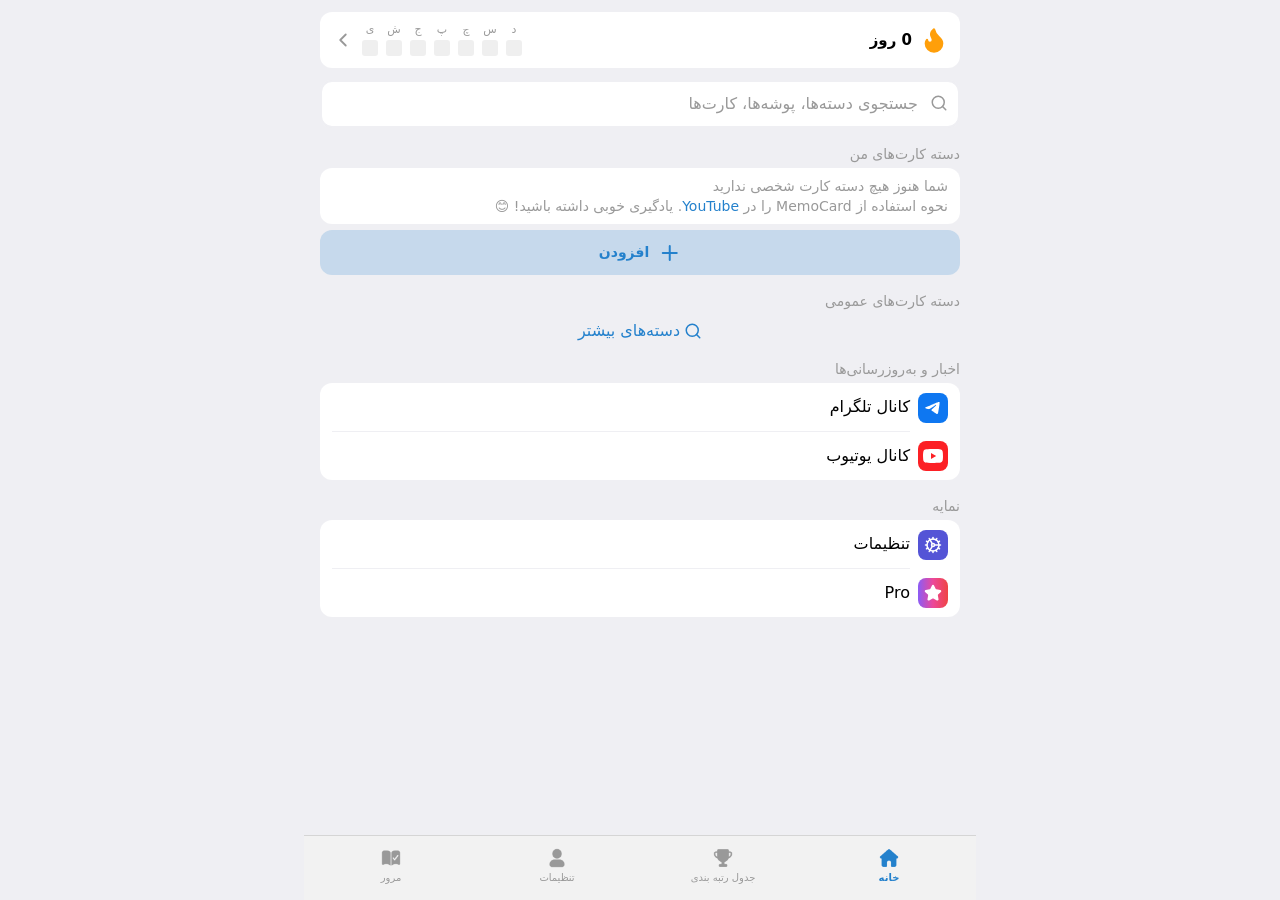
==== commit 970ef7b5: "Replace mini-app with the real MemoCard app, wired to a local backend This is the actual, unmodified" ====
--- a/index.html
+++ b/index.html
@@ -1,18 +1,50 @@
-<!doctype html>
-<html lang="fa" dir="rtl">
-  <head>
-    <!-- Soroush Plus WebApp SDK must be the very first script in <head> -->
-    <script src="https://app.splus.ir/js/soroush-web-app.js"></script>
-
-    <meta charset="UTF-8" />
-    <meta name="viewport" content="width=device-width, initial-scale=1.0, maximum-scale=1.0, user-scalable=no" />
-    <title>بات زبان</title>
-    <meta name="description" content="یادگیری واژگان زبان با تکرار زمان‌بندی‌شده (Spaced Repetition) داخل سروش‌پلاس" />
-    <link rel="icon" href="data:," />
-    <script type="module" crossorigin src="./assets/index-Dl0JMlAJ.js"></script>
-    <link rel="stylesheet" crossorigin href="./assets/index-C9uGSFOg.css">
-  </head>
-  <body>
-    <div id="root"></div>
-  </body>
-</html>
+<!doctype html>
+<html lang="en">
+  <head>
+    <!-- Must be the very first script in <head> (see docs: "برنامک‌ها در سروش‌پلاس") -->
+    <script src="https://app.splus.ir/js/soroush-web-app.js"></script>
+    <meta charset="UTF-8" />
+    <link rel="icon" type="image/png" href="./favicon.png" />
+    <meta name="viewport" content="width=device-width, initial-scale=1.0, user-scalable=no" />
+    <title>MemoCard</title>
+    <meta name="description" content="MemoCard. Improve your memory with spaced repetition. Learn languages, history or other subjects with the proven flashcard method." />
+    <meta name="keywords" content="memocard, anki alternative,flashcard app,spaced repetition">
+    <link rel="manifest" href="./manifest.json">
+    <script>
+      var rollbarAllowedHosts = ["app.memocard.org"];
+      var isRollbarHostAllowed = rollbarAllowedHosts.indexOf(window.location.hostname) !== -1;
+      var _rollbarConfig = {
+        accessToken: "8738fbc8c3fe4c7eb5c007ad721435c088f5d90adb777fe614d680e02a99174fdf6cdc5746ce35d2a640b81828a0a750",
+        enabled: isRollbarHostAllowed,
+        captureUncaught: isRollbarHostAllowed,
+        captureUnhandledRejections: isRollbarHostAllowed,
+        environment: 'production',
+        hostSafeList: rollbarAllowedHosts,
+        checkIgnore: function () {
+          return !isRollbarHostAllowed;
+        },
+        payload: {
+          client: {
+            javascript: {
+              code_version: '1.0.1',
+            }
+          },
+        }
+      };
+      !function(r){var e={};function o(n){if(e[n])return e[n].exports;var t=e[n]={i:n,l:!1,exports:{}};return r[n].call(t.exports,t,t.exports,o),t.l=!0,t.exports}o.m=r,o.c=e,o.d=function(r,e,n){o.o(r,e)||Object.defineProperty(r,e,{enumerable:!0,get:n})},o.r=function(r){"undefined"!=typeof Symbol&&Symbol.toStringTag&&Object.defineProperty(r,Symbol.toStringTag,{value:"Module"}),Object.defineProperty(r,"__esModule",{value:!0})},o.t=function(r,e){if(1&e&&(r=o(r)),8&e)return r;if(4&e&&"object"==typeof r&&r&&r.__esModule)return r;var n=Object.create(null);if(o.r(n),Object.defineProperty(n,"default",{enumerable:!0,value:r}),2&e&&"string"!=typeof r)for(var t in r)o.d(n,t,function(e){return r[e]}.bind(null,t));return n},o.n=function(r){var e=r&&r.__esModule?function(){return r.default}:function(){return r};return o.d(e,"a",e),e},o.o=function(r,e){return Object.prototype.hasOwnProperty.call(r,e)},o.p="",o(o.s=0)}([function(r,e,o){"use strict";var n=o(1),t=o(5);_rollbarConfig=_rollbarConfig||{},_rollbarConfig.rollbarJsUrl=_rollbarConfig.rollbarJsUrl||"https://cdn.rollbar.com/rollbarjs/refs/tags/v2.26.0/rollbar.min.js",_rollbarConfig.async=void 0===_rollbarConfig.async||_rollbarConfig.async;var a=n.setupShim(window,_rollbarConfig),l=t(_rollbarConfig);window.rollbar=n.Rollbar,a.loadFull(window,document,!_rollbarConfig.async,_rollbarConfig,l)},function(r,e,o){"use strict";var n=o(2),t=o(3);function a(r){return function(){try{return r.apply(this,arguments)}catch(r){try{console.error("[Rollbar]: Internal error",r)}catch(r){}}}}var l=0;function i(r,e){this.options=r,this._rollbarOldOnError=null;var o=l++;this.shimId=function(){return o},"undefined"!=typeof window&&window._rollbarShims&&(window._rollbarShims[o]={handler:e,messages:[]})}var s=o(4),d=function(r,e){return new i(r,e)},c=function(r){return new s(d,r)};function u(r){return a((function(){var e=this,o=Array.prototype.slice.call(arguments,0),n={shim:e,method:r,args:o,ts:new Date};window._rollbarShims[this.shimId()].messages.push(n)}))}i.prototype.loadFull=function(r,e,o,n,t){var l=!1,i=e.createElement("script"),s=e.getElementsByTagName("script")[0],d=s.parentNode;i.crossOrigin="",i.src=n.rollbarJsUrl,o||(i.async=!0),i.onload=i.onreadystatechange=a((function(){if(!(l||this.readyState&&"loaded"!==this.readyState&&"complete"!==this.readyState)){i.onload=i.onreadystatechange=null;try{d.removeChild(i)}catch(r){}l=!0,function(){var e;if(void 0===r._rollbarDidLoad){e=new Error("rollbar.js did not load");for(var o,n,a,l,i=0;o=r._rollbarShims[i++];)for(o=o.messages||[];n=o.shift();)for(a=n.args||[],i=0;i<a.length;++i)if("function"==typeof(l=a[i])){l(e);break}}"function"==typeof t&&t(e)}()}})),d.insertBefore(i,s)},i.prototype.wrap=function(r,e,o){try{var n;if(n="function"==typeof e?e:function(){return e||{}},"function"!=typeof r)return r;if(r._isWrap)return r;if(!r._rollbar_wrapped&&(r._rollbar_wrapped=function(){o&&"function"==typeof o&&o.apply(this,arguments);try{return r.apply(this,arguments)}catch(o){var e=o;throw e&&("string"==typeof e&&(e=new String(e)),e._rollbarContext=n()||{},e._rollbarContext._wrappedSource=r.toString(),window._rollbarWrappedError=e),e}},r._rollbar_wrapped._isWrap=!0,r.hasOwnProperty))for(var t in r)r.hasOwnProperty(t)&&(r._rollbar_wrapped[t]=r[t]);return r._rollbar_wrapped}catch(e){return r}};for(var p="log,debug,info,warn,warning,error,critical,global,configure,handleUncaughtException,handleAnonymousErrors,handleUnhandledRejection,captureEvent,captureDomContentLoaded,captureLoad".split(","),f=0;f<p.length;++f)i.prototype[p[f]]=u(p[f]);r.exports={setupShim:function(r,e){if(r){var o=e.globalAlias||"Rollbar";if("object"==typeof r[o])return r[o];r._rollbarShims={},r._rollbarWrappedError=null;var l=new c(e);return a((function(){e.captureUncaught&&(l._rollbarOldOnError=r.onerror,n.captureUncaughtExceptions(r,l,!0),e.wrapGlobalEventHandlers&&t(r,l,!0)),e.captureUnhandledRejections&&n.captureUnhandledRejections(r,l,!0);var a=e.autoInstrument;return!1!==e.enabled&&(void 0===a||!0===a||"object"==typeof a&&a.network)&&r.addEventListener&&(r.addEventListener("load",l.captureLoad.bind(l)),r.addEventListener("DOMContentLoaded",l.captureDomContentLoaded.bind(l))),r[o]=l,l}))()}},Rollbar:c}},function(r,e,o){"use strict";function n(r,e,o,n){r._rollbarWrappedError&&(n[4]||(n[4]=r._rollbarWrappedError),n[5]||(n[5]=r._rollbarWrappedError._rollbarContext),r._rollbarWrappedError=null);var t=e.handleUncaughtException.apply(e,n);o&&o.apply(r,n),"anonymous"===t&&(e.anonymousErrorsPending+=1)}r.exports={captureUncaughtExceptions:function(r,e,o){if(r){var t;if("function"==typeof e._rollbarOldOnError)t=e._rollbarOldOnError;else if(r.onerror){for(t=r.onerror;t._rollbarOldOnError;)t=t._rollbarOldOnError;e._rollbarOldOnError=t}e.handleAnonymousErrors();var a=function(){var o=Array.prototype.slice.call(arguments,0);n(r,e,t,o)};o&&(a._rollbarOldOnError=t),r.onerror=a}},captureUnhandledRejections:function(r,e,o){if(r){"function"==typeof r._rollbarURH&&r._rollbarURH.belongsToShim&&r.removeEventListener("unhandledrejection",r._rollbarURH);var n=function(r){var o,n,t;try{o=r.reason}catch(r){o=void 0}try{n=r.promise}catch(r){n="[unhandledrejection] error getting `promise` from event"}try{t=r.detail,!o&&t&&(o=t.reason,n=t.promise)}catch(r){}o||(o="[unhandledrejection] error getting `reason` from event"),e&&e.handleUnhandledRejection&&e.handleUnhandledRejection(o,n)};n.belongsToShim=o,r._rollbarURH=n,r.addEventListener("unhandledrejection",n)}}}},function(r,e,o){"use strict";function n(r,e,o){if(e.hasOwnProperty&&e.hasOwnProperty("addEventListener")){for(var n=e.addEventListener;n._rollbarOldAdd&&n.belongsToShim;)n=n._rollbarOldAdd;var t=function(e,o,t){n.call(this,e,r.wrap(o),t)};t._rollbarOldAdd=n,t.belongsToShim=o,e.addEventListener=t;for(var a=e.removeEventListener;a._rollbarOldRemove&&a.belongsToShim;)a=a._rollbarOldRemove;var l=function(r,e,o){a.call(this,r,e&&e._rollbar_wrapped||e,o)};l._rollbarOldRemove=a,l.belongsToShim=o,e.removeEventListener=l}}r.exports=function(r,e,o){if(r){var t,a,l="EventTarget,Window,Node,ApplicationCache,AudioTrackList,ChannelMergerNode,CryptoOperation,EventSource,FileReader,HTMLUnknownElement,IDBDatabase,IDBRequest,IDBTransaction,KeyOperation,MediaController,MessagePort,ModalWindow,Notification,SVGElementInstance,Screen,TextTrack,TextTrackCue,TextTrackList,WebSocket,WebSocketWorker,Worker,XMLHttpRequest,XMLHttpRequestEventTarget,XMLHttpRequestUpload".split(",");for(t=0;t<l.length;++t)r[a=l[t]]&&r[a].prototype&&n(e,r[a].prototype,o)}}},function(r,e,o){"use strict";function n(r,e){this.impl=r(e,this),this.options=e,function(r){for(var e=function(r){return function(){var e=Array.prototype.slice.call(arguments,0);if(this.impl[r])return this.impl[r].apply(this.impl,e)}},o="log,debug,info,warn,warning,error,critical,global,configure,handleUncaughtException,handleAnonymousErrors,handleUnhandledRejection,_createItem,wrap,loadFull,shimId,captureEvent,captureDomContentLoaded,captureLoad".split(","),n=0;n<o.length;n++)r[o[n]]=e(o[n])}(n.prototype)}n.prototype._swapAndProcessMessages=function(r,e){var o,n,t;for(this.impl=r(this.options);o=e.shift();)n=o.method,t=o.args,this[n]&&"function"==typeof this[n]&&("captureDomContentLoaded"===n||"captureLoad"===n?this[n].apply(this,[t[0],o.ts]):this[n].apply(this,t));return this},r.exports=n},function(r,e,o){"use strict";r.exports=function(r){return function(e){if(!e&&!window._rollbarInitialized){for(var o,n,t=(r=r||{}).globalAlias||"Rollbar",a=window.rollbar,l=function(r){return new a(r)},i=0;o=window._rollbarShims[i++];)n||(n=o.handler),o.handler._swapAndProcessMessages(l,o.messages);window[t]=n,window._rollbarInitialized=!0}}}}]);
+    </script>
+    <script type="module" crossorigin src="./assets/main-DuhR23Lj.js"></script>
+    <link rel="modulepreload" crossorigin href="./assets/rolldown-runtime-CNC7AqOf.js">
+    <link rel="modulepreload" crossorigin href="./assets/modulepreload-polyfill-Dezn_h7o.js">
+    <link rel="modulepreload" crossorigin href="./assets/jsx-runtime-DPxit7oy.js">
+    <link rel="modulepreload" crossorigin href="./assets/react-dom-5lcx2N8i.js">
+    <link rel="modulepreload" crossorigin href="./assets/client-CtOdOsRv.js">
+    <link rel="modulepreload" crossorigin href="./assets/rollbar-DKNGlGj_.js">
+    <link rel="stylesheet" crossorigin href="./assets/main-DXJfBWjQ.css">
+  </head>
+  <script src="https://telegram.org/js/telegram-web-app.js"></script>
+  <body>
+    <div id="root"></div>+
+  </body>
+</html>
--- a/assets/main-DXJfBWjQ.css
+++ b/assets/main-DXJfBWjQ.css
@@ -0,0 +1 @@
+*,:before,:after,::backdrop{--tw-border-spacing-x:0;--tw-border-spacing-y:0;--tw-translate-x:0;--tw-translate-y:0;--tw-rotate:0;--tw-skew-x:0;--tw-skew-y:0;--tw-scale-x:1;--tw-scale-y:1;--tw-pan-x: ;--tw-pan-y: ;--tw-pinch-zoom: ;--tw-scroll-snap-strictness:proximity;--tw-gradient-from-position: ;--tw-gradient-via-position: ;--tw-gradient-to-position: ;--tw-ordinal: ;--tw-slashed-zero: ;--tw-numeric-figure: ;--tw-numeric-spacing: ;--tw-numeric-fraction: ;--tw-ring-inset: ;--tw-ring-offset-width:0px;--tw-ring-offset-color:#fff;--tw-ring-color:#3b82f680;--tw-ring-offset-shadow:0 0 #0000;--tw-ring-shadow:0 0 #0000;--tw-shadow:0 0 #0000;--tw-shadow-colored:0 0 #0000;--tw-blur: ;--tw-brightness: ;--tw-contrast: ;--tw-grayscale: ;--tw-hue-rotate: ;--tw-invert: ;--tw-saturate: ;--tw-sepia: ;--tw-drop-shadow: ;--tw-backdrop-blur: ;--tw-backdrop-brightness: ;--tw-backdrop-contrast: ;--tw-backdrop-grayscale: ;--tw-backdrop-hue-rotate: ;--tw-backdrop-invert: ;--tw-backdrop-opacity: ;--tw-backdrop-saturate: ;--tw-backdrop-sepia: ;--tw-contain-size: ;--tw-contain-layout: ;--tw-contain-paint: ;--tw-contain-style: }*,:before,:after{box-sizing:border-box;border:0 solid #e5e7eb}:before,:after{--tw-content:""}html,:host{-webkit-text-size-adjust:100%;tab-size:4;font-feature-settings:normal;font-variation-settings:normal;-webkit-tap-highlight-color:transparent;font-family:ui-sans-serif,system-ui,sans-serif,Apple Color Emoji,Segoe UI Emoji,Segoe UI Symbol,Noto Color Emoji;line-height:1.5}body{line-height:inherit;margin:0}hr{height:0;color:inherit;border-top-width:1px}abbr:where([title]){-webkit-text-decoration:underline dotted;text-decoration:underline dotted}h1,h2,h3,h4,h5,h6{font-size:inherit;font-weight:inherit}a{color:inherit;-webkit-text-decoration:inherit;text-decoration:inherit}b,strong{font-weight:bolder}code,kbd,samp,pre{font-feature-settings:normal;font-variation-settings:normal;font-family:ui-monospace,SFMono-Regular,Menlo,Monaco,Consolas,Liberation Mono,Courier New,monospace;font-size:1em}small{font-size:80%}sub,sup{vertical-align:baseline;font-size:75%;line-height:0;position:relative}sub{bottom:-.25em}sup{top:-.5em}table{text-indent:0;border-color:inherit;border-collapse:collapse}button,input,optgroup,select,textarea{font-feature-settings:inherit;font-variation-settings:inherit;font-family:inherit;font-size:100%;font-weight:inherit;line-height:inherit;letter-spacing:inherit;color:inherit;margin:0;padding:0}button,select{text-transform:none}button,input:where([type=button]),input:where([type=reset]),input:where([type=submit]){-webkit-appearance:button;background-color:#0000;background-image:none}:-moz-focusring{outline:auto}:-moz-ui-invalid{box-shadow:none}progress{vertical-align:baseline}::-webkit-inner-spin-button{height:auto}::-webkit-outer-spin-button{height:auto}[type=search]{-webkit-appearance:textfield;outline-offset:-2px}::-webkit-search-decoration{-webkit-appearance:none}::-webkit-file-upload-button{-webkit-appearance:button;font:inherit}summary{display:list-item}blockquote,dl,dd,h1,h2,h3,h4,h5,h6,hr,figure,p,pre{margin:0}fieldset{margin:0;padding:0}legend{padding:0}ol,ul,menu{margin:0;padding:0;list-style:none}dialog{padding:0}textarea{resize:vertical}input::-moz-placeholder{opacity:1;color:#9ca3af}textarea::-moz-placeholder{opacity:1;color:#9ca3af}input::placeholder,textarea::placeholder{opacity:1;color:#9ca3af}button,[role=button]{cursor:pointer}:disabled{cursor:default}img,svg,video,canvas,audio,iframe,embed,object{vertical-align:middle;display:block}img,video{max-width:100%;height:auto}[hidden]:where(:not([hidden=until-found])){display:none}.container{width:100%}@media (width>=640px){.container{max-width:640px}}@media (width>=768px){.container{max-width:768px}}@media (width>=1024px){.container{max-width:1024px}}@media (width>=1280px){.container{max-width:1280px}}@media (width>=1536px){.container{max-width:1536px}}.pointer-events-none{pointer-events:none}.pointer-events-auto{pointer-events:auto}.visible{visibility:visible}.invisible{visibility:hidden}.fixed{position:fixed}.\!absolute{position:absolute!important}.absolute{position:absolute}.relative{position:relative}.sticky{position:sticky}.inset-0{inset:0}.inset-\[1\.5px\]{inset:1.5px}.inset-x-0{left:0;right:0}.inset-x-4{left:1rem;right:1rem}.inset-y-0{top:0;bottom:0}.\!left-1\/2{left:50%!important}.\!top-2{top:.5rem!important}.-left-1\.5{left:-.375rem}.-right-1\.5{right:-.375rem}.-right-\[3px\]{right:-3px}.-top-1{top:-.25rem}.-top-1\.5{top:-.375rem}.bottom-0{bottom:0}.bottom-12{bottom:3rem}.bottom-4{bottom:1rem}.bottom-8{bottom:2rem}.bottom-\[0px\]{bottom:0}.bottom-\[62px\]{bottom:62px}.bottom-\[calc\(var\(--tg-safe-area-inset-bottom\,0px\)\+18px\)\]{bottom:calc(var(--tg-safe-area-inset-bottom,0px) + 18px)}.bottom-\[var\(--tg-safe-area-inset-bottom\,0px\)\]{bottom:var(--tg-safe-area-inset-bottom,0px)}.end-1{inset-inline-end:.25rem}.end-2\.5{inset-inline-end:.625rem}.end-3{inset-inline-end:.75rem}.end-\[0px\]{inset-inline-end:0}.left-0{left:0}.left-1{left:.25rem}.left-1\/2{left:50%}.left-2{left:.5rem}.left-3{left:.75rem}.left-4{left:1rem}.left-\[12px\]{left:12px}.left-\[calc\(100\%_-_23px\)\]{left:calc(100% - 23px)}.right-0{right:0}.right-1{right:.25rem}.right-2{right:.5rem}.right-3{right:.75rem}.right-4{right:1rem}.right-\[12px\]{right:12px}.right-\[calc\(var\(--tg-content-safe-area-inset-right\,0px\)_\+_4px\)\]{right:calc(var(--tg-content-safe-area-inset-right,0px) + 4px)}.start-0{inset-inline-start:0}.start-\[12px\]{inset-inline-start:12px}.top-0{top:0}.top-1{top:.25rem}.top-1\/2{top:50%}.top-10{top:2.5rem}.top-2{top:.5rem}.top-3{top:.75rem}.top-\[14px\]{top:14px}.top-\[18px\]{top:18px}.top-\[31px\]{top:31px}.top-\[3px\]{top:3px}.top-\[4px\]{top:4px}.top-\[88px\]{top:88px}.top-\[calc\(10px_-_var\(--app-top-offset\,12px\)\)\]{top:calc(10px - var(--app-top-offset,12px))}.top-px{top:1px}.z-10{z-index:10}.z-20{z-index:20}.z-30{z-index:30}.z-50{z-index:50}.z-\[1001\]{z-index:1001}.z-bottom-sheet-bg{z-index:999}.z-bottom-sheet-fg,.z-confirm-alert{z-index:1000}.z-main-button{z-index:999}.col-start-1{grid-column-start:1}.col-end-2{grid-column-end:2}.row-start-1{grid-row-start:1}.row-end-2{grid-row-end:2}.\!m-0{margin:0!important}.m-0{margin:0}.m-6{margin:1.5rem}.-mx-5{margin-left:-1.25rem;margin-right:-1.25rem}.mx-1\.5{margin-left:.375rem;margin-right:.375rem}.mx-auto{margin-left:auto;margin-right:auto}.my-2{margin-top:.5rem;margin-bottom:.5rem}.my-6{margin-top:1.5rem;margin-bottom:1.5rem}.-mb-0\.5{margin-bottom:-.125rem}.-mb-5{margin-bottom:-1.25rem}.-mr-3{margin-right:-.75rem}.-ms-\[3px\]{margin-inline-start:-3px}.-ms-\[4px\]{margin-inline-start:-4px}.-mt-\[72px\]{margin-top:-72px}.mb-0{margin-bottom:0}.mb-1{margin-bottom:.25rem}.mb-10{margin-bottom:2.5rem}.mb-2{margin-bottom:.5rem}.mb-2\.5{margin-bottom:.625rem}.mb-20{margin-bottom:5rem}.mb-3{margin-bottom:.75rem}.mb-4{margin-bottom:1rem}.mb-5{margin-bottom:1.25rem}.mb-6{margin-bottom:1.5rem}.mb-\[100px\]{margin-bottom:100px}.ml-1\.5{margin-left:.375rem}.ml-3{margin-left:.75rem}.ml-6{margin-left:1.5rem}.ml-auto{margin-left:auto}.mr-2{margin-right:.5rem}.mr-2\.5{margin-right:.625rem}.mr-3{margin-right:.75rem}.mr-auto{margin-right:auto}.ms-1{margin-inline-start:.25rem}.ms-auto{margin-inline-start:auto}.mt-0\.5{margin-top:.125rem}.mt-1{margin-top:.25rem}.mt-1\.5{margin-top:.375rem}.mt-2{margin-top:.5rem}.mt-3{margin-top:.75rem}.mt-3\.5{margin-top:.875rem}.mt-4{margin-top:1rem}.mt-5{margin-top:1.25rem}.mt-6{margin-top:1.5rem}.mt-8{margin-top:2rem}.mt-\[150px\]{margin-top:150px}.mt-\[16px\]{margin-top:16px}.mt-\[18px\]{margin-top:18px}.mt-\[19px\]{margin-top:19px}.mt-\[3px\]{margin-top:3px}.mt-\[4px\]{margin-top:4px}.mt-\[5px\]{margin-top:5px}.mt-\[7px\]{margin-top:7px}.mt-px{margin-top:1px}.box-border{box-sizing:border-box}.block{display:block}.inline-block{display:inline-block}.inline{display:inline}.flex{display:flex}.inline-flex{display:inline-flex}.table{display:table}.grid{display:grid}.hidden{display:none}.aspect-square{aspect-ratio:1}.size-11{width:2.75rem;height:2.75rem}.size-12{width:3rem;height:3rem}.size-4{width:1rem;height:1rem}.size-5{width:1.25rem;height:1.25rem}.size-7{width:1.75rem;height:1.75rem}.size-8{width:2rem;height:2rem}.size-9{width:2.25rem;height:2.25rem}.size-\[150px\]{width:150px;height:150px}.size-\[23px\]{width:23px;height:23px}.size-\[29px\]{width:29px;height:29px}.\!h-1{height:.25rem!important}.h-1\.5{height:.375rem}.h-11{height:2.75rem}.h-12{height:3rem}.h-3{height:.75rem}.h-3\.5{height:.875rem}.h-4{height:1rem}.h-5{height:1.25rem}.h-52{height:13rem}.h-6{height:1.5rem}.h-7{height:1.75rem}.h-8{height:2rem}.h-9{height:2.25rem}.h-\[100px\]{height:100px}.h-\[11px\]{height:11px}.h-\[128px\]{height:128px}.h-\[146px\]{height:146px}.h-\[150px\]{height:150px}.h-\[160px\]{height:160px}.h-\[18px\]{height:18px}.h-\[190px\]{height:190px}.h-\[19px\]{height:19px}.h-\[1px\]{height:1px}.h-\[200px\]{height:200px}.h-\[22px\]{height:22px}.h-\[26px\]{height:26px}.h-\[30px\]{height:30px}.h-\[35px\]{height:35px}.h-\[42px\]{height:42px}.h-\[442px\]{height:442px}.h-\[45px\]{height:45px}.h-\[4px\]{height:4px}.h-\[50px\]{height:50px}.h-\[52px\]{height:52px}.h-\[58px\]{height:58px}.h-\[60px\]{height:60px}.h-\[64px\]{height:64px}.h-\[72px\]{height:72px}.h-\[calc\(100\%-1px\)\]{height:calc(100% - 1px)}.h-\[calc\(var\(--tg-viewport-height\,100vh\)_-_var\(--tg-safe-area-inset-top\,0px\)_-_var\(--tg-safe-area-inset-bottom\,0px\)_-_var\(--app-top-offset\,0px\)\)\]{height:calc(var(--tg-viewport-height,100vh) - var(--tg-safe-area-inset-top,0px) - var(--tg-safe-area-inset-bottom,0px) - var(--app-top-offset,0px))}.h-\[var\(--tg-viewport-height\,100vh\)\]{height:var(--tg-viewport-height,100vh)}.h-auto{height:auto}.h-fit{height:fit-content}.h-full{height:100%}.max-h-28{max-height:7rem}.max-h-\[120px\]{max-height:120px}.max-h-\[220px\]{max-height:220px}.max-h-\[294px\]{max-height:294px}.max-h-\[300px\]{max-height:300px}.max-h-\[60vh\]{max-height:60vh}.max-h-\[calc\(100vh_-_80px\)\]{max-height:calc(100vh - 80px)}.max-h-\[calc\(var\(--tg-viewport-height\,100vh\)_-_80px\)\]{max-height:calc(var(--tg-viewport-height,100vh) - 80px)}.max-h-\[var\(--radix-select-content-available-height\)\]{max-height:var(--radix-select-content-available-height)}.max-h-none{max-height:none}.min-h-0{min-height:0}.min-h-10{min-height:2.5rem}.min-h-7{min-height:1.75rem}.min-h-\[1\.48em\]{min-height:1.48em}.min-h-\[52px\]{min-height:52px}.min-h-\[calc\(100vh_-_120px\)\]{min-height:calc(100vh - 120px)}.min-h-\[calc\(100vh_-_150px\)\]{min-height:calc(100vh - 150px)}.min-h-\[calc\(100vh_-_48px\)\]{min-height:calc(100vh - 48px)}.min-h-\[calc\(var\(--tg-viewport-height\,100vh\)_-_var\(--tg-safe-area-inset-top\,0px\)_-_var\(--tg-safe-area-inset-bottom\,0px\)_-_var\(--app-top-offset\,0px\)_-_16rem\)\]{min-height:calc(var(--tg-viewport-height,100vh) - var(--tg-safe-area-inset-top,0px) - var(--tg-safe-area-inset-bottom,0px) - var(--app-top-offset,0px) - 16rem)}.min-h-full{min-height:100%}.\!w-10{width:2.5rem!important}.w-1\.5{width:.375rem}.w-10{width:2.5rem}.w-11{width:2.75rem}.w-12{width:3rem}.w-16{width:4rem}.w-2\/5{width:40%}.w-20{width:5rem}.w-24{width:6rem}.w-28{width:7rem}.w-3{width:.75rem}.w-3\.5{width:.875rem}.w-4{width:1rem}.w-4\/5{width:80%}.w-5{width:1.25rem}.w-5\/12{width:41.6667%}.w-6{width:1.5rem}.w-7{width:1.75rem}.w-7\/12{width:58.3333%}.w-72{width:18rem}.w-9{width:2.25rem}.w-\[112px\]{width:112px}.w-\[140px\]{width:140px}.w-\[146px\]{width:146px}.w-\[150px\]{width:150px}.w-\[18px\]{width:18px}.w-\[19px\]{width:19px}.w-\[22px\]{width:22px}.w-\[230px\]{width:230px}.w-\[260px\]{width:260px}.w-\[2px\]{width:2px}.w-\[300px\]{width:300px}.w-\[30px\]{width:30px}.w-\[35px\]{width:35px}.w-\[3px\]{width:3px}.w-\[40px\]{width:40px}.w-\[72px\]{width:72px}.w-\[80px\]{width:80px}.w-\[90\%\]{width:90%}.w-\[calc\(\(100\%_-_39px\)_\/_14\)\]{width:calc(7.14286% - 2.78571px)}.w-\[calc\(100\%_-_32px\)\]{width:calc(100% - 32px)}.w-\[calc\(100vw-2rem\)\]{width:calc(100vw - 2rem)}.w-auto{width:auto}.w-full{width:100%}.min-w-0{min-width:0}.min-w-32{min-width:8rem}.min-w-\[160px\]{min-width:160px}.min-w-\[6px\]{min-width:6px}.min-w-\[72px\]{min-width:72px}.min-w-\[var\(--radix-select-trigger-width\)\]{min-width:var(--radix-select-trigger-width)}.min-w-full{min-width:100%}.max-w-2xl{max-width:42rem}.max-w-\[300px\]{max-width:300px}.max-w-\[315px\]{max-width:315px}.max-w-\[320px\]{max-width:320px}.max-w-\[360px\]{max-width:360px}.max-w-\[384px\]{max-width:384px}.max-w-\[425px\]{max-width:425px}.max-w-\[430px\]{max-width:430px}.max-w-\[520px\]{max-width:520px}.max-w-\[70vw\]{max-width:70vw}.max-w-\[82\%\]{max-width:82%}.max-w-\[calc\(100vw_-_32px\)\]{max-width:calc(100vw - 32px)}.max-w-full{max-width:100%}.max-w-md{max-width:28rem}.flex-1{flex:1}.flex-\[0_0_100\%\]{flex:0 0 100%}.flex-auto{flex:auto}.shrink-0{flex-shrink:0}.grow{flex-grow:1}.\!-translate-x-1\/2{--tw-translate-x:-50%!important;transform:translate(var(--tw-translate-x), var(--tw-translate-y)) rotate(var(--tw-rotate)) skewX(var(--tw-skew-x)) skewY(var(--tw-skew-y)) scaleX(var(--tw-scale-x)) scaleY(var(--tw-scale-y))!important}.-translate-x-1\/2{--tw-translate-x:-50%;transform:translate(var(--tw-translate-x), var(--tw-translate-y)) rotate(var(--tw-rotate)) skewX(var(--tw-skew-x)) skewY(var(--tw-skew-y)) scaleX(var(--tw-scale-x)) scaleY(var(--tw-scale-y))}.-translate-x-\[11px\]{--tw-translate-x:-11px;transform:translate(var(--tw-translate-x), var(--tw-translate-y)) rotate(var(--tw-rotate)) skewX(var(--tw-skew-x)) skewY(var(--tw-skew-y)) scaleX(var(--tw-scale-x)) scaleY(var(--tw-scale-y))}.-translate-x-px{--tw-translate-x:-1px;transform:translate(var(--tw-translate-x), var(--tw-translate-y)) rotate(var(--tw-rotate)) skewX(var(--tw-skew-x)) skewY(var(--tw-skew-y)) scaleX(var(--tw-scale-x)) scaleY(var(--tw-scale-y))}.-rotate-6{--tw-rotate:-6deg;transform:translate(var(--tw-translate-x), var(--tw-translate-y)) rotate(var(--tw-rotate)) skewX(var(--tw-skew-x)) skewY(var(--tw-skew-y)) scaleX(var(--tw-scale-x)) scaleY(var(--tw-scale-y))}.rotate-180{--tw-rotate:180deg;transform:translate(var(--tw-translate-x), var(--tw-translate-y)) rotate(var(--tw-rotate)) skewX(var(--tw-skew-x)) skewY(var(--tw-skew-y)) scaleX(var(--tw-scale-x)) scaleY(var(--tw-scale-y))}.rotate-6{--tw-rotate:6deg;transform:translate(var(--tw-translate-x), var(--tw-translate-y)) rotate(var(--tw-rotate)) skewX(var(--tw-skew-x)) skewY(var(--tw-skew-y)) scaleX(var(--tw-scale-x)) scaleY(var(--tw-scale-y))}.transform{transform:translate(var(--tw-translate-x), var(--tw-translate-y)) rotate(var(--tw-rotate)) skewX(var(--tw-skew-x)) skewY(var(--tw-skew-y)) scaleX(var(--tw-scale-x)) scaleY(var(--tw-scale-y))}@keyframes pulse{50%{opacity:.5}}.animate-pulse{animation:2s cubic-bezier(.4,0,.6,1) infinite pulse}@keyframes spin{to{transform:rotate(360deg)}}.animate-spin{animation:1s linear infinite spin}.cursor-default{cursor:default}.cursor-grab{cursor:grab}.cursor-not-allowed{cursor:not-allowed}.cursor-pointer{cursor:pointer}.touch-pan-y{--tw-pan-y:pan-y;touch-action:var(--tw-pan-x) var(--tw-pan-y) var(--tw-pinch-zoom)}.select-none{-webkit-user-select:none;user-select:none}.resize{resize:both}.list-inside{list-style-position:inside}.list-decimal{list-style-type:decimal}.appearance-none{appearance:none}.grid-cols-1{grid-template-columns:repeat(1,minmax(0,1fr))}.grid-cols-2{grid-template-columns:repeat(2,minmax(0,1fr))}.grid-cols-3{grid-template-columns:repeat(3,minmax(0,1fr))}.grid-cols-4{grid-template-columns:repeat(4,minmax(0,1fr))}.grid-cols-7{grid-template-columns:repeat(7,minmax(0,1fr))}.grid-cols-\[72px_minmax\(0\,1fr\)\]{grid-template-columns:72px minmax(0,1fr)}.flex-row{flex-direction:row}.flex-row-reverse{flex-direction:row-reverse}.flex-col{flex-direction:column}.flex-col-reverse{flex-direction:column-reverse}.flex-wrap{flex-wrap:wrap}.place-items-center{place-items:center}.items-start{align-items:flex-start}.items-end{align-items:flex-end}.items-center{align-items:center}.items-baseline{align-items:baseline}.items-stretch{align-items:stretch}.justify-start{justify-content:flex-start}.justify-end{justify-content:flex-end}.justify-center{justify-content:center}.justify-between{justify-content:space-between}.justify-around{justify-content:space-around}.justify-evenly{justify-content:space-evenly}.justify-items-center{justify-items:center}.gap-0{gap:0}.gap-0\.5{gap:.125rem}.gap-1{gap:.25rem}.gap-1\.5{gap:.375rem}.gap-2{gap:.5rem}.gap-2\.5{gap:.625rem}.gap-3{gap:.75rem}.gap-4{gap:1rem}.gap-5{gap:1.25rem}.gap-6{gap:1.5rem}.gap-8{gap:2rem}.gap-\[2px\]{gap:2px}.gap-\[3px\]{gap:3px}.gap-\[4px\]{gap:4px}.gap-\[5px\]{gap:5px}.gap-\[7px\]{gap:7px}.gap-px{gap:1px}.space-y-1>:not([hidden])~:not([hidden]){--tw-space-y-reverse:0;margin-top:calc(.25rem * calc(1 - var(--tw-space-y-reverse)));margin-bottom:calc(.25rem * var(--tw-space-y-reverse))}.space-y-2>:not([hidden])~:not([hidden]){--tw-space-y-reverse:0;margin-top:calc(.5rem * calc(1 - var(--tw-space-y-reverse)));margin-bottom:calc(.5rem * var(--tw-space-y-reverse))}.space-y-3>:not([hidden])~:not([hidden]){--tw-space-y-reverse:0;margin-top:calc(.75rem * calc(1 - var(--tw-space-y-reverse)));margin-bottom:calc(.75rem * var(--tw-space-y-reverse))}.space-y-4>:not([hidden])~:not([hidden]){--tw-space-y-reverse:0;margin-top:calc(1rem * calc(1 - var(--tw-space-y-reverse)));margin-bottom:calc(1rem * var(--tw-space-y-reverse))}.self-auto{align-self:auto}.self-start{align-self:flex-start}.self-end{align-self:flex-end}.self-center{align-self:center}.self-stretch{align-self:stretch}.self-baseline{align-self:baseline}.overflow-auto{overflow:auto}.overflow-hidden{overflow:hidden}.overflow-visible{overflow:visible}.overflow-x-auto{overflow-x:auto}.overflow-y-auto{overflow-y:auto}.overflow-x-hidden{overflow-x:hidden}.overflow-y-hidden{overflow-y:hidden}.overscroll-contain{overscroll-behavior:contain}.truncate{text-overflow:ellipsis;white-space:nowrap;overflow:hidden}.whitespace-nowrap{white-space:nowrap}.whitespace-pre-wrap{white-space:pre-wrap}.break-words{overflow-wrap:break-word}.break-all{word-break:break-all}.rounded{border-radius:.25rem}.rounded-2xl{border-radius:1rem}.rounded-\[10px\]{border-radius:10px}.rounded-\[11px\]{border-radius:11px}.rounded-\[12px\]{border-radius:12px}.rounded-\[1px\]{border-radius:1px}.rounded-\[20px\]{border-radius:20px}.rounded-\[22px\]{border-radius:22px}.rounded-\[24px\]{border-radius:24px}.rounded-\[28px\]{border-radius:28px}.rounded-\[2px\]{border-radius:2px}.rounded-\[31px\]{border-radius:31px}.rounded-\[37px\]{border-radius:37px}.rounded-\[38px\]{border-radius:38px}.rounded-\[3px\]{border-radius:3px}.rounded-\[4px\]{border-radius:4px}.rounded-\[79px\]{border-radius:79px}.rounded-full{border-radius:9999px}.rounded-lg{border-radius:.5rem}.rounded-md{border-radius:.375rem}.rounded-sm{border-radius:.125rem}.rounded-xl{border-radius:.75rem}.rounded-b-xl{border-bottom-right-radius:.75rem;border-bottom-left-radius:.75rem}.rounded-r{border-top-right-radius:.25rem;border-bottom-right-radius:.25rem}.rounded-t-\[20px\]{border-top-left-radius:20px;border-top-right-radius:20px}.rounded-t-xl{border-top-left-radius:.75rem;border-top-right-radius:.75rem}.rounded-bl-\[7px\]{border-bottom-left-radius:7px}.rounded-br-\[7px\]{border-bottom-right-radius:7px}.rounded-ee{border-end-end-radius:.25rem}.rounded-es{border-end-start-radius:.25rem}.rounded-se{border-start-end-radius:.25rem}.rounded-ss{border-start-start-radius:.25rem}.border{border-width:1px}.border-0{border-width:0}.border-2{border-width:2px}.border-\[1\.5px\]{border-width:1.5px}.border-b{border-bottom-width:1px}.border-t{border-top-width:1px}.border-solid{border-style:solid}.border-none{border-style:none}.border-\[\#287db5\]{--tw-border-opacity:1;border-color:rgb(40 125 181/var(--tw-border-opacity,1))}.border-\[\#767676\]{--tw-border-opacity:1;border-color:rgb(118 118 118/var(--tw-border-opacity,1))}.border-\[\#ad6539\]{--tw-border-opacity:1;border-color:rgb(173 101 57/var(--tw-border-opacity,1))}.border-\[\#b5bdc5\]{--tw-border-opacity:1;border-color:rgb(181 189 197/var(--tw-border-opacity,1))}.border-\[\#d1d5db\]{--tw-border-opacity:1;border-color:rgb(209 213 219/var(--tw-border-opacity,1))}.border-\[\#e19600\]{--tw-border-opacity:1;border-color:rgb(225 150 0/var(--tw-border-opacity,1))}.border-amber-100\/50{border-color:#fef3c780}.border-amber-200{--tw-border-opacity:1;border-color:rgb(253 230 138/var(--tw-border-opacity,1))}.border-amber-50\/50{border-color:#fffbeb80}.border-bg{border-color:var(--tg-theme-bg-color)}.border-black\/\[0\.12\]{border-color:#0000001f}.border-button{border-color:var(--tg-theme-button-color)}.border-danger{--tw-border-opacity:1;border-color:rgb(252 32 37/var(--tw-border-opacity,1))}.border-gray-100\/50{border-color:#f3f4f680}.border-gray-200{--tw-border-opacity:1;border-color:rgb(229 231 235/var(--tw-border-opacity,1))}.border-gray-50\/50{border-color:#f9fafb80}.border-green-100\/50{border-color:#dcfce780}.border-green-200{--tw-border-opacity:1;border-color:rgb(187 247 208/var(--tw-border-opacity,1))}.border-green-50\/50{border-color:#f0fdf480}.border-rose-200{--tw-border-opacity:1;border-color:rgb(254 205 211/var(--tw-border-opacity,1))}.border-rose-50\/50{border-color:#fff1f280}.border-secondary-bg{border-color:var(--tg-theme-secondary-bg-color)}.border-sky-100\/50{border-color:#e0f2fe80}.border-sky-200{--tw-border-opacity:1;border-color:rgb(186 230 253/var(--tw-border-opacity,1))}.border-slate-200\/50{border-color:#e2e8f080}.border-slate-300{--tw-border-opacity:1;border-color:rgb(203 213 225/var(--tw-border-opacity,1))}.border-transparent{border-color:#0000}.\!bg-hint{background-color:var(--tg-theme-hint-color)!important}.bg-\[\#0c0c0c\]{--tw-bg-opacity:1;background-color:rgb(12 12 12/var(--tw-bg-opacity,1))}.bg-\[\#111\]{--tw-bg-opacity:1;background-color:rgb(17 17 17/var(--tw-bg-opacity,1))}.bg-\[\#139e2d\]{--tw-bg-opacity:1;background-color:rgb(19 158 45/var(--tw-bg-opacity,1))}.bg-\[\#2ecb47\]{--tw-bg-opacity:1;background-color:rgb(46 203 71/var(--tw-bg-opacity,1))}.bg-\[\#52615c\]\/25{background-color:#52615c40}.bg-\[\#73d889\]{--tw-bg-opacity:1;background-color:rgb(115 216 137/var(--tw-bg-opacity,1))}.bg-\[\#767676\]{--tw-bg-opacity:1;background-color:rgb(118 118 118/var(--tw-bg-opacity,1))}.bg-\[\#767680\]\/30{background-color:#7676804d}.bg-\[\#bcefc7\]{--tw-bg-opacity:1;background-color:rgb(188 239 199/var(--tw-bg-opacity,1))}.bg-\[\#e4f3fb\]{--tw-bg-opacity:1;background-color:rgb(228 243 251/var(--tw-bg-opacity,1))}.bg-\[\#eef2f5\]{--tw-bg-opacity:1;background-color:rgb(238 242 245/var(--tw-bg-opacity,1))}.bg-\[\#f1f1f1\]{--tw-bg-opacity:1;background-color:rgb(241 241 241/var(--tw-bg-opacity,1))}.bg-\[\#f2f2f2\]{--tw-bg-opacity:1;background-color:rgb(242 242 242/var(--tw-bg-opacity,1))}.bg-\[\#f8e5d6\]{--tw-bg-opacity:1;background-color:rgb(248 229 214/var(--tw-bg-opacity,1))}.bg-\[\#fdfdfd\]{--tw-bg-opacity:1;background-color:rgb(253 253 253/var(--tw-bg-opacity,1))}.bg-\[\#fff5d6\]{--tw-bg-opacity:1;background-color:rgb(255 245 214/var(--tw-bg-opacity,1))}.bg-\[rgba\(120\,120\,120\,0\.12\)\]{background-color:#7878781f}.bg-\[var\(--button-bg\)\]{background-color:var(--button-bg)}.bg-amber-100{--tw-bg-opacity:1;background-color:rgb(254 243 199/var(--tw-bg-opacity,1))}.bg-bg{background-color:var(--tg-theme-bg-color)}.bg-black\/50{background-color:#00000080}.bg-black\/55{background-color:#0000008c}.bg-black\/60{background-color:#0009}.bg-button{background-color:var(--tg-theme-button-color)}.bg-button-outline-bg-light{background-color:#2481cc33}.bg-current{background-color:currentColor}.bg-danger-light{background-color:#fc202566}.bg-divider{background-color:#0000000d}.bg-gray-100{--tw-bg-opacity:1;background-color:rgb(243 244 246/var(--tw-bg-opacity,1))}.bg-gray-200{--tw-bg-opacity:1;background-color:rgb(229 231 235/var(--tw-bg-opacity,1))}.bg-green-100{--tw-bg-opacity:1;background-color:rgb(220 252 231/var(--tw-bg-opacity,1))}.bg-orange{--tw-bg-opacity:1;background-color:rgb(255 159 10/var(--tw-bg-opacity,1))}.bg-red-500{--tw-bg-opacity:1;background-color:rgb(239 68 68/var(--tw-bg-opacity,1))}.bg-rose-50{--tw-bg-opacity:1;background-color:rgb(255 241 242/var(--tw-bg-opacity,1))}.bg-secondary-bg{background-color:var(--tg-theme-secondary-bg-color)}.bg-sky-100{--tw-bg-opacity:1;background-color:rgb(224 242 254/var(--tw-bg-opacity,1))}.bg-slate-200{--tw-bg-opacity:1;background-color:rgb(226 232 240/var(--tw-bg-opacity,1))}.bg-success{--tw-bg-opacity:1;background-color:rgb(46 203 71/var(--tw-bg-opacity,1))}.bg-transparent{background-color:#0000}.bg-white{--tw-bg-opacity:1;background-color:rgb(255 255 255/var(--tw-bg-opacity,1))}.bg-\[linear-gradient\(145deg\,\#78c9f4_8\%\,\#3398d1_52\%\,\#19689d_100\%\)\]{background-image:linear-gradient(145deg,#78c9f4 8%,#3398d1 52%,#19689d 100%)}.bg-\[linear-gradient\(145deg\,\#e8ae7b_8\%\,\#c9753f_52\%\,\#955027_100\%\)\]{background-image:linear-gradient(145deg,#e8ae7b 8%,#c9753f 52%,#955027 100%)}.bg-\[linear-gradient\(145deg\,\#f6f8fa_8\%\,\#cbd2da_52\%\,\#939da8_100\%\)\]{background-image:linear-gradient(145deg,#f6f8fa 8%,#cbd2da 52%,#939da8 100%)}.bg-\[linear-gradient\(145deg\,\#ffd76a_8\%\,\#ffad1f_50\%\,\#db7900_100\%\)\]{background-image:linear-gradient(145deg,#ffd76a 8%,#ffad1f 50%,#db7900 100%)}.bg-gradient-to-r{background-image:linear-gradient(to right, var(--tw-gradient-stops))}.bg-gradient-to-t{background-image:linear-gradient(to top, var(--tw-gradient-stops))}.from-violet-500{--tw-gradient-from:#8b5cf6 var(--tw-gradient-from-position);--tw-gradient-to:#8b5cf600 var(--tw-gradient-to-position);--tw-gradient-stops:var(--tw-gradient-from), var(--tw-gradient-to)}.from-white{--tw-gradient-from:#fff var(--tw-gradient-from-position);--tw-gradient-to:#fff0 var(--tw-gradient-to-position);--tw-gradient-stops:var(--tw-gradient-from), var(--tw-gradient-to)}.via-pink-500{--tw-gradient-to:#ec489900 var(--tw-gradient-to-position);--tw-gradient-stops:var(--tw-gradient-from), #ec4899 var(--tw-gradient-via-position), var(--tw-gradient-to)}.via-white{--tw-gradient-to:#fff0 var(--tw-gradient-to-position);--tw-gradient-stops:var(--tw-gradient-from), #fff var(--tw-gradient-via-position), var(--tw-gradient-to)}.to-red-500{--tw-gradient-to:#ef4444 var(--tw-gradient-to-position)}.to-white\/0{--tw-gradient-to:#fff0 var(--tw-gradient-to-position)}.object-contain{-o-object-fit:contain;object-fit:contain}.p-0{padding:0}.p-1{padding:.25rem}.p-1\.5{padding:.375rem}.p-2{padding:.5rem}.p-2\.5{padding:.625rem}.p-3{padding:.75rem}.p-4{padding:1rem}.p-5{padding:1.25rem}.p-6{padding:1.5rem}.p-\[14px_12px\]{padding:14px 12px}.p-\[14px_16px\]{padding:14px 16px}.p-\[3px\]{padding:3px}.p-\[7px\]{padding:7px}.px-0\.5{padding-left:.125rem;padding-right:.125rem}.px-1{padding-left:.25rem;padding-right:.25rem}.px-2{padding-left:.5rem;padding-right:.5rem}.px-2\.5{padding-left:.625rem;padding-right:.625rem}.px-3{padding-left:.75rem;padding-right:.75rem}.px-3\.5{padding-left:.875rem;padding-right:.875rem}.px-4{padding-left:1rem;padding-right:1rem}.px-5{padding-left:1.25rem;padding-right:1.25rem}.px-\[18px\]{padding-left:18px;padding-right:18px}.py-0{padding-top:0;padding-bottom:0}.py-0\.5{padding-top:.125rem;padding-bottom:.125rem}.py-1{padding-top:.25rem;padding-bottom:.25rem}.py-1\.5{padding-top:.375rem;padding-bottom:.375rem}.py-2{padding-top:.5rem;padding-bottom:.5rem}.py-2\.5{padding-top:.625rem;padding-bottom:.625rem}.py-3{padding-top:.75rem;padding-bottom:.75rem}.py-3\.5{padding-top:.875rem;padding-bottom:.875rem}.py-4{padding-top:1rem;padding-bottom:1rem}.py-5{padding-top:1.25rem;padding-bottom:1.25rem}.py-7{padding-top:1.75rem;padding-bottom:1.75rem}.py-8{padding-top:2rem;padding-bottom:2rem}.pb-0{padding-bottom:0}.pb-1{padding-bottom:.25rem}.pb-10{padding-bottom:2.5rem}.pb-2{padding-bottom:.5rem}.pb-2\.5{padding-bottom:.625rem}.pb-20{padding-bottom:5rem}.pb-28{padding-bottom:7rem}.pb-3{padding-bottom:.75rem}.pb-4{padding-bottom:1rem}.pb-5{padding-bottom:1.25rem}.pb-6{padding-bottom:1.5rem}.pb-\[18px\]{padding-bottom:18px}.pb-\[26px\]{padding-bottom:26px}.pb-\[5\.33px\]{padding-bottom:5.33px}.pb-\[calc\(var\(--tg-content-safe-area-inset-bottom\,0px\)_\+_4px\)\]{padding-bottom:calc(var(--tg-content-safe-area-inset-bottom,0px) + 4px)}.pb-\[var\(--tg-safe-area-inset-bottom\,0px\)\]{padding-bottom:var(--tg-safe-area-inset-bottom,0px)}.pe-12{padding-inline-end:3rem}.pe-2{padding-inline-end:.5rem}.pl-1{padding-left:.25rem}.pl-10{padding-left:2.5rem}.pl-2{padding-left:.5rem}.pl-3{padding-left:.75rem}.pl-6{padding-left:1.5rem}.pl-\[calc\(var\(--tg-content-safe-area-inset-left\,0px\)_\+_4px\)\]{padding-left:calc(var(--tg-content-safe-area-inset-left,0px) + 4px)}.pl-\[calc\(var\(--tg-safe-area-inset-left\,0px\)_\+_var\(--app-horizontal-padding\)\)\]{padding-left:calc(var(--tg-safe-area-inset-left,0px) + var(--app-horizontal-padding))}.pr-10{padding-right:2.5rem}.pr-2{padding-right:.5rem}.pr-3{padding-right:.75rem}.pr-8{padding-right:2rem}.pr-\[calc\(var\(--tg-content-safe-area-inset-right\,0px\)_\+_4px\)\]{padding-right:calc(var(--tg-content-safe-area-inset-right,0px) + 4px)}.pr-\[calc\(var\(--tg-safe-area-inset-right\,0px\)_\+_var\(--app-horizontal-padding\)\)\]{padding-right:calc(var(--tg-safe-area-inset-right,0px) + var(--app-horizontal-padding))}.ps-10{padding-inline-start:2.5rem}.pt-0{padding-top:0}.pt-1{padding-top:.25rem}.pt-1\.5{padding-top:.375rem}.pt-10{padding-top:2.5rem}.pt-2{padding-top:.5rem}.pt-3{padding-top:.75rem}.pt-5{padding-top:1.25rem}.pt-7{padding-top:1.75rem}.pt-8{padding-top:2rem}.pt-\[calc\(var\(--tg-safe-area-inset-top\,0px\)_\+_var\(--app-top-offset\,12px\)\)\]{padding-top:calc(var(--tg-safe-area-inset-top,0px) + var(--app-top-offset,12px))}.text-left{text-align:left}.text-center{text-align:center}.text-right{text-align:right}.text-start{text-align:start}.align-middle{vertical-align:middle}.font-\[inherit\]{font-family:inherit}.font-mono{font-family:ui-monospace,SFMono-Regular,Menlo,Monaco,Consolas,Liberation Mono,Courier New,monospace}.text-2xl{font-size:1.5rem;line-height:2rem}.text-\[10px\]{font-size:10px}.text-\[11px\]{font-size:11px}.text-\[12px\]{font-size:12px}.text-\[13px\]{font-size:13px}.text-\[14px\]{font-size:14px}.text-\[15px\]{font-size:15px}.text-\[16px\]{font-size:16px}.text-\[17px\]{font-size:17px}.text-\[19px\]{font-size:19px}.text-\[22px\]{font-size:22px}.text-\[24px\]{font-size:24px}.text-\[25px\]{font-size:25px}.text-\[28px\]{font-size:28px}.text-\[30px\]{font-size:30px}.text-\[32px\]{font-size:32px}.text-\[34px\]{font-size:34px}.text-\[9px\]{font-size:9px}.text-base{font-size:1rem;line-height:1.5rem}.text-lg{font-size:1.125rem;line-height:1.75rem}.text-sm{font-size:.875rem;line-height:1.25rem}.text-xl{font-size:1.25rem;line-height:1.75rem}.text-xs{font-size:.75rem;line-height:1rem}.font-bold{font-weight:700}.font-extrabold{font-weight:800}.font-medium{font-weight:500}.font-normal{font-weight:400}.font-semibold{font-weight:600}.uppercase{text-transform:uppercase}.capitalize{text-transform:capitalize}.normal-case{text-transform:none}.italic{font-style:italic}.tabular-nums{--tw-numeric-spacing:tabular-nums;font-variant-numeric:var(--tw-ordinal) var(--tw-slashed-zero) var(--tw-numeric-figure) var(--tw-numeric-spacing) var(--tw-numeric-fraction)}.leading-3{line-height:.75rem}.leading-4{line-height:1rem}.leading-5{line-height:1.25rem}.leading-6{line-height:1.5rem}.leading-7{line-height:1.75rem}.leading-9{line-height:2.25rem}.leading-\[1\.05\]{line-height:1.05}.leading-\[1\.35\]{line-height:1.35}.leading-\[1\.45\]{line-height:1.45}.leading-\[1\.48\]{line-height:1.48}.leading-\[1\.5\]{line-height:1.5}.leading-none{line-height:1}.leading-normal{line-height:1.5}.leading-relaxed{line-height:1.625}.leading-snug{line-height:1.375}.leading-tight{line-height:1.25}.tracking-\[-0\.02em\]{letter-spacing:-.02em}.tracking-\[-0\.035em\]{letter-spacing:-.035em}.tracking-\[-0\.04em\]{letter-spacing:-.04em}.tracking-\[0\.06em\]{letter-spacing:.06em}.text-\[\#111\]{--tw-text-opacity:1;color:rgb(17 17 17/var(--tw-text-opacity,1))}.text-\[\#19689d\]{--tw-text-opacity:1;color:rgb(25 104 157/var(--tw-text-opacity,1))}.text-\[\#46505a\]{--tw-text-opacity:1;color:rgb(70 80 90/var(--tw-text-opacity,1))}.text-\[\#646464\]{--tw-text-opacity:1;color:rgb(100 100 100/var(--tw-text-opacity,1))}.text-\[\#6b3600\]{--tw-text-opacity:1;color:rgb(107 54 0/var(--tw-text-opacity,1))}.text-\[\#6b4200\]{--tw-text-opacity:1;color:rgb(107 66 0/var(--tw-text-opacity,1))}.text-\[\#7a3f20\]{--tw-text-opacity:1;color:rgb(122 63 32/var(--tw-text-opacity,1))}.text-\[\#9b9b9b\]{--tw-text-opacity:1;color:rgb(155 155 155/var(--tw-text-opacity,1))}.text-\[var\(--button-color\)\]{color:var(--button-color)}.text-amber-800{--tw-text-opacity:1;color:rgb(146 64 14/var(--tw-text-opacity,1))}.text-button{color:var(--tg-theme-button-color)}.text-button-outline-bg-light{color:#2481cc33}.text-button-outline-fg-dark{--tw-text-opacity:1;color:rgb(46 166 255/var(--tw-text-opacity,1))}.text-button-outline-fg-light{--tw-text-opacity:1;color:rgb(36 129 204/var(--tw-text-opacity,1))}.text-button-text{color:var(--tg-theme-button-text-color)}.text-current{color:currentColor}.text-danger{--tw-text-opacity:1;color:rgb(252 32 37/var(--tw-text-opacity,1))}.text-gray-500{--tw-text-opacity:1;color:rgb(107 114 128/var(--tw-text-opacity,1))}.text-gray-700{--tw-text-opacity:1;color:rgb(55 65 81/var(--tw-text-opacity,1))}.text-gray-800{--tw-text-opacity:1;color:rgb(31 41 55/var(--tw-text-opacity,1))}.text-green-800{--tw-text-opacity:1;color:rgb(22 101 52/var(--tw-text-opacity,1))}.text-hint{color:var(--tg-theme-hint-color)}.text-inherit{color:inherit}.text-link{color:var(--tg-theme-link-color)}.text-orange{--tw-text-opacity:1;color:rgb(255 159 10/var(--tw-text-opacity,1))}.text-rose-700{--tw-text-opacity:1;color:rgb(190 18 60/var(--tw-text-opacity,1))}.text-sky-800{--tw-text-opacity:1;color:rgb(7 89 133/var(--tw-text-opacity,1))}.text-slate-700{color:oklch(37.2% .044 257.287)}.text-success{--tw-text-opacity:1;color:rgb(46 203 71/var(--tw-text-opacity,1))}.text-text{color:var(--tg-theme-text-color)}.text-white{--tw-text-opacity:1;color:rgb(255 255 255/var(--tw-text-opacity,1))}.underline{text-decoration-line:underline}.decoration-dashed{text-decoration-style:dashed}.underline-offset-4{text-underline-offset:4px}.\!opacity-40{opacity:.4!important}.opacity-40{opacity:.4}.opacity-60{opacity:.6}.opacity-70{opacity:.7}.opacity-80{opacity:.8}.shadow{--tw-shadow:0 12px 24px 0 #0000000d;--tw-shadow-colored:0 12px 24px 0 var(--tw-shadow-color);box-shadow:var(--tw-ring-offset-shadow,0 0 #0000), var(--tw-ring-shadow,0 0 #0000), var(--tw-shadow)}.shadow-\[0_10px_28px_rgba\(0\,0\,0\,0\.12\)\]{--tw-shadow:0 10px 28px #0000001f;--tw-shadow-colored:0 10px 28px var(--tw-shadow-color);box-shadow:var(--tw-ring-offset-shadow,0 0 #0000), var(--tw-ring-shadow,0 0 #0000), var(--tw-shadow)}.shadow-\[0_8px_30px_rgba\(0\,0\,0\,0\.12\)\]{--tw-shadow:0 8px 30px #0000001f;--tw-shadow-colored:0 8px 30px var(--tw-shadow-color);box-shadow:var(--tw-ring-offset-shadow,0 0 #0000), var(--tw-ring-shadow,0 0 #0000), var(--tw-shadow)}.shadow-\[inset_0_1px_1px_rgba\(255\,255\,255\,0\.45\)\,0_2px_5px_rgba\(149\,80\,39\,0\.28\)\]{--tw-shadow:inset 0 1px 1px #ffffff73,0 2px 5px #95502747;--tw-shadow-colored:inset 0 1px 1px var(--tw-shadow-color), 0 2px 5px var(--tw-shadow-color);box-shadow:var(--tw-ring-offset-shadow,0 0 #0000), var(--tw-ring-shadow,0 0 #0000), var(--tw-shadow)}.shadow-\[inset_0_1px_1px_rgba\(255\,255\,255\,0\.55\)\,0_2px_5px_rgba\(25\,104\,157\,0\.3\)\]{--tw-shadow:inset 0 1px 1px #ffffff8c,0 2px 5px #19689d4d;--tw-shadow-colored:inset 0 1px 1px var(--tw-shadow-color), 0 2px 5px var(--tw-shadow-color);box-shadow:var(--tw-ring-offset-shadow,0 0 #0000), var(--tw-ring-shadow,0 0 #0000), var(--tw-shadow)}.shadow-\[inset_0_1px_1px_rgba\(255\,255\,255\,0\.8\)\,0_2px_5px_rgba\(219\,121\,0\,0\.3\)\]{--tw-shadow:inset 0 1px 1px #fffc,0 2px 5px #db79004d;--tw-shadow-colored:inset 0 1px 1px var(--tw-shadow-color), 0 2px 5px var(--tw-shadow-color);box-shadow:var(--tw-ring-offset-shadow,0 0 #0000), var(--tw-ring-shadow,0 0 #0000), var(--tw-shadow)}.shadow-\[inset_0_1px_1px_rgba\(255\,255\,255\,0\.9\)\,0_2px_5px_rgba\(78\,91\,105\,0\.22\)\]{--tw-shadow:inset 0 1px 1px #ffffffe6,0 2px 5px #4e5b6938;--tw-shadow-colored:inset 0 1px 1px var(--tw-shadow-color), 0 2px 5px var(--tw-shadow-color);box-shadow:var(--tw-ring-offset-shadow,0 0 #0000), var(--tw-ring-shadow,0 0 #0000), var(--tw-shadow)}.shadow-lg{--tw-shadow:0 10px 15px -3px #0000001a, 0 4px 6px -4px #0000001a;--tw-shadow-colored:0 10px 15px -3px var(--tw-shadow-color), 0 4px 6px -4px var(--tw-shadow-color);box-shadow:var(--tw-ring-offset-shadow,0 0 #0000), var(--tw-ring-shadow,0 0 #0000), var(--tw-shadow)}.shadow-md{--tw-shadow:0 4px 6px -1px #0000001a, 0 2px 4px -2px #0000001a;--tw-shadow-colored:0 4px 6px -1px var(--tw-shadow-color), 0 2px 4px -2px var(--tw-shadow-color);box-shadow:var(--tw-ring-offset-shadow,0 0 #0000), var(--tw-ring-shadow,0 0 #0000), var(--tw-shadow)}.shadow-none{--tw-shadow:0 0 #0000;--tw-shadow-colored:0 0 #0000;box-shadow:var(--tw-ring-offset-shadow,0 0 #0000), var(--tw-ring-shadow,0 0 #0000), var(--tw-shadow)}.shadow-sm{--tw-shadow:0 1px 2px 0 #0000000d;--tw-shadow-colored:0 1px 2px 0 var(--tw-shadow-color);box-shadow:var(--tw-ring-offset-shadow,0 0 #0000), var(--tw-ring-shadow,0 0 #0000), var(--tw-shadow)}.outline-none{outline-offset:2px;outline:2px solid #0000}.outline{outline-style:solid}.outline-2{outline-width:2px}.outline-button{outline-color:var(--tg-theme-button-color)}.ring{--tw-ring-offset-shadow:var(--tw-ring-inset) 0 0 0 var(--tw-ring-offset-width) var(--tw-ring-offset-color);--tw-ring-shadow:var(--tw-ring-inset) 0 0 0 calc(3px + var(--tw-ring-offset-width)) var(--tw-ring-color);box-shadow:var(--tw-ring-offset-shadow), var(--tw-ring-shadow), var(--tw-shadow,0 0 #0000)}.ring-1{--tw-ring-offset-shadow:var(--tw-ring-inset) 0 0 0 var(--tw-ring-offset-width) var(--tw-ring-offset-color);--tw-ring-shadow:var(--tw-ring-inset) 0 0 0 calc(1px + var(--tw-ring-offset-width)) var(--tw-ring-color);box-shadow:var(--tw-ring-offset-shadow), var(--tw-ring-shadow), var(--tw-shadow,0 0 #0000)}.ring-black\/\[0\.03\]{--tw-ring-color:#00000008}.blur{--tw-blur:blur(8px);filter:var(--tw-blur) var(--tw-brightness) var(--tw-contrast) var(--tw-grayscale) var(--tw-hue-rotate) var(--tw-invert) var(--tw-saturate) var(--tw-sepia) var(--tw-drop-shadow)}.brightness-0{--tw-brightness:brightness(0);filter:var(--tw-blur) var(--tw-brightness) var(--tw-contrast) var(--tw-grayscale) var(--tw-hue-rotate) var(--tw-invert) var(--tw-saturate) var(--tw-sepia) var(--tw-drop-shadow)}.filter{filter:var(--tw-blur) var(--tw-brightness) var(--tw-contrast) var(--tw-grayscale) var(--tw-hue-rotate) var(--tw-invert) var(--tw-saturate) var(--tw-sepia) var(--tw-drop-shadow)}.transition{transition-property:color,background-color,border-color,text-decoration-color,fill,stroke,opacity,box-shadow,transform,filter,-webkit-backdrop-filter,backdrop-filter;transition-duration:.15s;transition-timing-function:cubic-bezier(.4,0,.2,1)}.transition-\[background-color\,border\,box-shadow\,color\]{transition-property:background-color,border,box-shadow,color;transition-duration:.15s;transition-timing-function:cubic-bezier(.4,0,.2,1)}.transition-\[left\,background-color\]{transition-property:left,background-color;transition-duration:.15s;transition-timing-function:cubic-bezier(.4,0,.2,1)}.transition-all{transition-property:all;transition-duration:.15s;transition-timing-function:cubic-bezier(.4,0,.2,1)}.transition-colors{transition-property:color,background-color,border-color,text-decoration-color,fill,stroke;transition-duration:.15s;transition-timing-function:cubic-bezier(.4,0,.2,1)}.transition-transform{transition-property:transform;transition-duration:.15s;transition-timing-function:cubic-bezier(.4,0,.2,1)}.duration-150{transition-duration:.15s}.duration-200{transition-duration:.2s}.duration-300{transition-duration:.3s}.ease-in-out{transition-timing-function:cubic-bezier(.4,0,.2,1)}.\[--app-top-offset\:12px\]{--app-top-offset:12px}.\[--app-top-offset\:calc\(var\(--tg-content-safe-area-inset-top\,0px\)_\+_4px\)\]{--app-top-offset:calc(var(--tg-content-safe-area-inset-top,0px) + 4px)}.\[-webkit-tap-highlight-color\:transparent\]{-webkit-tap-highlight-color:transparent}.reset-button{cursor:pointer;outline-offset:2px;background-color:#0000;border-width:0;outline:none;padding:0}.reset-button:focus{outline-offset:2px;outline:2px solid #0000}.reset-button{font-family:inherit;font-size:1rem}.reset-label{margin-bottom:0}.reset-p{margin:0}.reset-link,.reset-link:hover{color:inherit;text-decoration:none}button{cursor:pointer;outline-offset:2px;background-color:#0000;border-width:0;outline:none;padding:0}button:focus{outline-offset:2px;outline:2px solid #0000}button{font-family:inherit;font-size:1rem}.border{border-style:solid;border-width:1px}.border-b{border-bottom-style:solid;border-bottom-width:1px}.border-l{border-left-style:solid;border-left-width:1px}.border-r{border-right-style:solid;border-right-width:1px}.border-t{border-top-style:solid;border-top-width:1px}.outline{outline-width:1px;outline-style:solid}.outline-none{outline:none}.outline-1{outline-width:1px;outline-style:solid}.outline-2{outline-width:2px;outline-style:solid}.outline-4{outline-width:4px;outline-style:solid}:root{font-synthesis:none;text-rendering:optimizelegibility;-webkit-font-smoothing:antialiased;-moz-osx-font-smoothing:grayscale;-webkit-text-size-adjust:100%;--card-size:310px;--app-horizontal-padding:16px;font-family:Twemoji Country Flags,-apple-system,Inter,system-ui,Avenir,Helvetica,Arial,sans-serif;font-weight:400;line-height:1.5}body{background:var(--tg-theme-secondary-bg-color);min-height:100vh;color:var(--tg-theme-text-color);flex-direction:column;margin:0;padding:0;display:flex;position:relative}#root{width:100%}h1,h2,h3,h4,h5,h6,i,p,input,select,textarea{color:var(--tg-theme-text-color)}h1,h2,h3,h4,h5,h6{margin:0;padding:0;font-weight:700}h1{font-size:64px}input,textarea,button,select,div,a{-webkit-tap-highlight-color:transparent}textarea{font-family:inherit}[dir=rtl]{text-align:right;direction:rtl}.file\:border-0::file-selector-button{border-width:0}.file\:bg-transparent::file-selector-button{background-color:#0000}.file\:text-sm::file-selector-button{font-size:.875rem;line-height:1.25rem}.file\:font-medium::file-selector-button{font-weight:500}.before\:absolute:before{content:var(--tw-content);position:absolute}.before\:-inset-y-2:before{content:var(--tw-content);top:-.5rem;bottom:-.5rem}.before\:inset-x-0:before{content:var(--tw-content);left:0;right:0}.first\:rounded-t-xl:first-child{border-top-left-radius:.75rem;border-top-right-radius:.75rem}.last\:mb-0:last-child{margin-bottom:0}.last\:rounded-b-xl:last-child{border-bottom-right-radius:.75rem;border-bottom-left-radius:.75rem}.last\:border-b-0:last-child{border-bottom-width:0}.hover\:bg-black\/80:hover{background-color:#000c}.hover\:bg-gray-100\/50:hover{background-color:#f3f4f680}.hover\:bg-opacity-80:hover{--tw-bg-opacity:.8}.focus\:border-button:focus{border-color:var(--tg-theme-button-color)}.focus\:border-danger:focus{--tw-border-opacity:1;border-color:rgb(252 32 37/var(--tw-border-opacity,1))}.focus\:shadow-\[0_0_0_0\.2rem_var\(--button-focus-shadow\)\]:focus{--tw-shadow:0 0 0 .2rem var(--button-focus-shadow);--tw-shadow-colored:0 0 0 .2rem var(--tw-shadow-color);box-shadow:var(--tw-ring-offset-shadow,0 0 #0000), var(--tw-ring-shadow,0 0 #0000), var(--tw-shadow)}.focus\:outline-none:focus{outline-offset:2px;outline:2px solid #0000}.focus\:ring-2:focus{--tw-ring-offset-shadow:var(--tw-ring-inset) 0 0 0 var(--tw-ring-offset-width) var(--tw-ring-offset-color);--tw-ring-shadow:var(--tw-ring-inset) 0 0 0 calc(2px + var(--tw-ring-offset-width)) var(--tw-ring-color);box-shadow:var(--tw-ring-offset-shadow), var(--tw-ring-shadow), var(--tw-shadow,0 0 #0000)}.focus-visible\:outline-none:focus-visible{outline-offset:2px;outline:2px solid #0000}.focus-visible\:ring-2:focus-visible{--tw-ring-offset-shadow:var(--tw-ring-inset) 0 0 0 var(--tw-ring-offset-width) var(--tw-ring-offset-color);--tw-ring-shadow:var(--tw-ring-inset) 0 0 0 calc(2px + var(--tw-ring-offset-width)) var(--tw-ring-color);box-shadow:var(--tw-ring-offset-shadow), var(--tw-ring-shadow), var(--tw-shadow,0 0 #0000)}.focus-visible\:ring-button:focus-visible{--tw-ring-color:var(--tg-theme-button-color)}.focus-visible\:ring-offset-2:focus-visible{--tw-ring-offset-width:2px}.active\:origin-center:active{transform-origin:50%}.active\:scale-90:active{--tw-scale-x:.9;--tw-scale-y:.9;transform:translate(var(--tw-translate-x), var(--tw-translate-y)) rotate(var(--tw-rotate)) skewX(var(--tw-skew-x)) skewY(var(--tw-skew-y)) scaleX(var(--tw-scale-x)) scaleY(var(--tw-scale-y))}.active\:scale-95:active{--tw-scale-x:.95;--tw-scale-y:.95;transform:translate(var(--tw-translate-x), var(--tw-translate-y)) rotate(var(--tw-rotate)) skewX(var(--tw-skew-x)) skewY(var(--tw-skew-y)) scaleX(var(--tw-scale-x)) scaleY(var(--tw-scale-y))}.active\:scale-\[0\.97\]:active{--tw-scale-x:.97;--tw-scale-y:.97;transform:translate(var(--tw-translate-x), var(--tw-translate-y)) rotate(var(--tw-rotate)) skewX(var(--tw-skew-x)) skewY(var(--tw-skew-y)) scaleX(var(--tw-scale-x)) scaleY(var(--tw-scale-y))}.active\:scale-\[0\.98\]:active{--tw-scale-x:.98;--tw-scale-y:.98;transform:translate(var(--tw-translate-x), var(--tw-translate-y)) rotate(var(--tw-rotate)) skewX(var(--tw-skew-x)) skewY(var(--tw-skew-y)) scaleX(var(--tw-scale-x)) scaleY(var(--tw-scale-y))}.active\:scale-\[0\.99\]:active{--tw-scale-x:.99;--tw-scale-y:.99;transform:translate(var(--tw-translate-x), var(--tw-translate-y)) rotate(var(--tw-rotate)) skewX(var(--tw-skew-x)) skewY(var(--tw-skew-y)) scaleX(var(--tw-scale-x)) scaleY(var(--tw-scale-y))}.active\:cursor-grabbing:active{cursor:grabbing}.active\:bg-\[var\(--button-active-bg\)\]:active{background-color:var(--button-active-bg)}.active\:transition-transform:active{transition-property:transform;transition-duration:.15s;transition-timing-function:cubic-bezier(.4,0,.2,1)}.active\:duration-300:active{transition-duration:.3s}.disabled\:pointer-events-none:disabled{pointer-events:none}.disabled\:cursor-not-allowed:disabled{cursor:not-allowed}.disabled\:opacity-40:disabled{opacity:.4}.disabled\:opacity-50:disabled{opacity:.5}.disabled\:active\:scale-100:active:disabled{--tw-scale-x:1;--tw-scale-y:1;transform:translate(var(--tw-translate-x), var(--tw-translate-y)) rotate(var(--tw-rotate)) skewX(var(--tw-skew-x)) skewY(var(--tw-skew-y)) scaleX(var(--tw-scale-x)) scaleY(var(--tw-scale-y))}.peer:disabled~.peer-disabled\:cursor-not-allowed{cursor:not-allowed}.peer:disabled~.peer-disabled\:opacity-70{opacity:.7}.data-\[disabled\]\:pointer-events-none[data-disabled]{pointer-events:none}.data-\[side\=bottom\]\:translate-y-1[data-side=bottom]{--tw-translate-y:.25rem;transform:translate(var(--tw-translate-x), var(--tw-translate-y)) rotate(var(--tw-rotate)) skewX(var(--tw-skew-x)) skewY(var(--tw-skew-y)) scaleX(var(--tw-scale-x)) scaleY(var(--tw-scale-y))}.data-\[side\=left\]\:-translate-x-1[data-side=left]{--tw-translate-x:-.25rem;transform:translate(var(--tw-translate-x), var(--tw-translate-y)) rotate(var(--tw-rotate)) skewX(var(--tw-skew-x)) skewY(var(--tw-skew-y)) scaleX(var(--tw-scale-x)) scaleY(var(--tw-scale-y))}.data-\[side\=right\]\:translate-x-1[data-side=right]{--tw-translate-x:.25rem;transform:translate(var(--tw-translate-x), var(--tw-translate-y)) rotate(var(--tw-rotate)) skewX(var(--tw-skew-x)) skewY(var(--tw-skew-y)) scaleX(var(--tw-scale-x)) scaleY(var(--tw-scale-y))}.data-\[side\=top\]\:-translate-y-1[data-side=top]{--tw-translate-y:-.25rem;transform:translate(var(--tw-translate-x), var(--tw-translate-y)) rotate(var(--tw-rotate)) skewX(var(--tw-skew-x)) skewY(var(--tw-skew-y)) scaleX(var(--tw-scale-x)) scaleY(var(--tw-scale-y))}.data-\[state\=active\]\:bg-button-outline-bg-light[data-state=active]{background-color:#2481cc33}.data-\[state\=checked\]\:bg-button[data-state=checked]{background-color:var(--tg-theme-button-color)}.data-\[state\=active\]\:text-button-outline-fg-light[data-state=active]{--tw-text-opacity:1;color:rgb(36 129 204/var(--tw-text-opacity,1))}.data-\[state\=checked\]\:text-button-text[data-state=checked]{color:var(--tg-theme-button-text-color)}.data-\[disabled\]\:opacity-50[data-disabled]{opacity:.5}.data-\[state\=active\]\:shadow[data-state=active]{--tw-shadow:0 12px 24px 0 #0000000d;--tw-shadow-colored:0 12px 24px 0 var(--tw-shadow-color);box-shadow:var(--tw-ring-offset-shadow,0 0 #0000), var(--tw-ring-shadow,0 0 #0000), var(--tw-shadow)}.dark\:border-\[\#2c7daf\]:is(.dark *){--tw-border-opacity:1;border-color:rgb(44 125 175/var(--tw-border-opacity,1))}.dark\:border-\[\#929da8\]:is(.dark *){--tw-border-opacity:1;border-color:rgb(146 157 168/var(--tw-border-opacity,1))}.dark\:border-\[\#a95d34\]:is(.dark *){--tw-border-opacity:1;border-color:rgb(169 93 52/var(--tw-border-opacity,1))}.dark\:border-\[\#e99a0b\]:is(.dark *){--tw-border-opacity:1;border-color:rgb(233 154 11/var(--tw-border-opacity,1))}.dark\:border-gray-700:is(.dark *){--tw-border-opacity:1;border-color:rgb(55 65 81/var(--tw-border-opacity,1))}.dark\:border-gray-700\/50:is(.dark *){border-color:#37415180}.dark\:border-green-700:is(.dark *){--tw-border-opacity:1;border-color:rgb(21 128 61/var(--tw-border-opacity,1))}.dark\:border-green-700\/50:is(.dark *){border-color:#15803d80}.dark\:border-rose-700:is(.dark *){--tw-border-opacity:1;border-color:rgb(190 18 60/var(--tw-border-opacity,1))}.dark\:border-rose-700\/50:is(.dark *){border-color:#be123c80}.dark\:border-sky-700:is(.dark *){--tw-border-opacity:1;border-color:rgb(3 105 161/var(--tw-border-opacity,1))}.dark\:border-sky-700\/50:is(.dark *){border-color:#0369a180}.dark\:border-slate-600:is(.dark *){--tw-border-opacity:1;border-color:rgb(71 85 105/var(--tw-border-opacity,1))}.dark\:border-slate-600\/50:is(.dark *){border-color:#47556980}.dark\:border-white\/\[0\.12\]:is(.dark *){border-color:#ffffff1f}.dark\:border-yellow-700:is(.dark *){--tw-border-opacity:1;border-color:rgb(161 98 7/var(--tw-border-opacity,1))}.dark\:border-yellow-700\/50:is(.dark *){border-color:#a1620780}.dark\:bg-\[\#18384c\]:is(.dark *){--tw-bg-opacity:1;background-color:rgb(24 56 76/var(--tw-bg-opacity,1))}.dark\:bg-\[\#313940\]:is(.dark *){--tw-bg-opacity:1;background-color:rgb(49 57 64/var(--tw-bg-opacity,1))}.dark\:bg-\[\#333\]:is(.dark *){--tw-bg-opacity:1;background-color:rgb(51 51 51/var(--tw-bg-opacity,1))}.dark\:bg-\[\#442b1d\]:is(.dark *){--tw-bg-opacity:1;background-color:rgb(68 43 29/var(--tw-bg-opacity,1))}.dark\:bg-\[\#4a350f\]:is(.dark *){--tw-bg-opacity:1;background-color:rgb(74 53 15/var(--tw-bg-opacity,1))}.dark\:bg-bg:is(.dark *){background-color:var(--tg-theme-bg-color)}.dark\:bg-button-outline-bg-dark:is(.dark *){background-color:#2ea6ff33}.dark\:bg-gray-700:is(.dark *){--tw-bg-opacity:1;background-color:rgb(55 65 81/var(--tw-bg-opacity,1))}.dark\:bg-gray-800\/60:is(.dark *){background-color:#1f293799}.dark\:bg-gray-900\/60:is(.dark *){background-color:#11182799}.dark\:bg-green-900\/60:is(.dark *){background-color:#14532d99}.dark\:bg-rose-900\/60:is(.dark *){background-color:#88133799}.dark\:bg-sky-900\/60:is(.dark *){background-color:#0c4a6e99}.dark\:bg-slate-800\/60:is(.dark *){background-color:#1e293b99}.dark\:bg-white\/\[0\.06\]:is(.dark *){background-color:#ffffff0f}.dark\:bg-yellow-900\/60:is(.dark *){background-color:#713f1299}.dark\:bg-\[linear-gradient\(145deg\,\#5eb5e5_6\%\,\#287fae_52\%\,\#175678_100\%\)\]:is(.dark *){background-image:linear-gradient(145deg,#5eb5e5 6%,#287fae 52%,#175678 100%)}.dark\:bg-\[linear-gradient\(145deg\,\#d89058_6\%\,\#b76031_52\%\,\#71391e_100\%\)\]:is(.dark *){background-image:linear-gradient(145deg,#d89058 6%,#b76031 52%,#71391e 100%)}.dark\:bg-\[linear-gradient\(145deg\,\#d9dfe5_6\%\,\#aab4be_52\%\,\#717d88_100\%\)\]:is(.dark *){background-image:linear-gradient(145deg,#d9dfe5 6%,#aab4be 52%,#717d88 100%)}.dark\:bg-\[linear-gradient\(145deg\,\#ffc94f_4\%\,\#e9910b_50\%\,\#a95700_100\%\)\]:is(.dark *){background-image:linear-gradient(145deg,#ffc94f 4%,#e9910b 50%,#a95700 100%)}.dark\:text-\[\#2d3740\]:is(.dark *){--tw-text-opacity:1;color:rgb(45 55 64/var(--tw-text-opacity,1))}.dark\:text-\[\#4a2300\]:is(.dark *){--tw-text-opacity:1;color:rgb(74 35 0/var(--tw-text-opacity,1))}.dark\:text-\[\#78c9f4\]:is(.dark *){--tw-text-opacity:1;color:rgb(120 201 244/var(--tw-text-opacity,1))}.dark\:text-\[\#d9dfe5\]:is(.dark *){--tw-text-opacity:1;color:rgb(217 223 229/var(--tw-text-opacity,1))}.dark\:text-\[\#e8ae7b\]:is(.dark *){--tw-text-opacity:1;color:rgb(232 174 123/var(--tw-text-opacity,1))}.dark\:text-\[\#ffd76a\]:is(.dark *){--tw-text-opacity:1;color:rgb(255 215 106/var(--tw-text-opacity,1))}.dark\:text-button-outline-bg-dark:is(.dark *){color:#2ea6ff33}.dark\:text-button-outline-fg-dark:is(.dark *){--tw-text-opacity:1;color:rgb(46 166 255/var(--tw-text-opacity,1))}.dark\:text-gray-200:is(.dark *){--tw-text-opacity:1;color:rgb(229 231 235/var(--tw-text-opacity,1))}.dark\:text-gray-300:is(.dark *){--tw-text-opacity:1;color:rgb(209 213 219/var(--tw-text-opacity,1))}.dark\:text-green-300:is(.dark *){--tw-text-opacity:1;color:rgb(134 239 172/var(--tw-text-opacity,1))}.dark\:text-hint:is(.dark *){color:var(--tg-theme-hint-color)}.dark\:text-rose-300:is(.dark *){--tw-text-opacity:1;color:rgb(253 164 175/var(--tw-text-opacity,1))}.dark\:text-sky-300:is(.dark *){--tw-text-opacity:1;color:rgb(125 211 252/var(--tw-text-opacity,1))}.dark\:text-slate-300:is(.dark *){--tw-text-opacity:1;color:rgb(203 213 225/var(--tw-text-opacity,1))}.dark\:text-white:is(.dark *){--tw-text-opacity:1;color:rgb(255 255 255/var(--tw-text-opacity,1))}.dark\:text-yellow-300:is(.dark *){--tw-text-opacity:1;color:rgb(253 224 71/var(--tw-text-opacity,1))}.dark\:shadow-\[inset_0_1px_1px_rgba\(198\,235\,255\,0\.38\)\,0_2px_5px_rgba\(0\,0\,0\,0\.38\)\]:is(.dark *){--tw-shadow:inset 0 1px 1px #c6ebff61,0 2px 5px #00000061;--tw-shadow-colored:inset 0 1px 1px var(--tw-shadow-color), 0 2px 5px var(--tw-shadow-color);box-shadow:var(--tw-ring-offset-shadow,0 0 #0000), var(--tw-ring-shadow,0 0 #0000), var(--tw-shadow)}.dark\:shadow-\[inset_0_1px_1px_rgba\(255\,224\,199\,0\.35\)\,0_2px_5px_rgba\(0\,0\,0\,0\.38\)\]:is(.dark *){--tw-shadow:inset 0 1px 1px #ffe0c759,0 2px 5px #00000061;--tw-shadow-colored:inset 0 1px 1px var(--tw-shadow-color), 0 2px 5px var(--tw-shadow-color);box-shadow:var(--tw-ring-offset-shadow,0 0 #0000), var(--tw-ring-shadow,0 0 #0000), var(--tw-shadow)}.dark\:shadow-\[inset_0_1px_1px_rgba\(255\,235\,178\,0\.55\)\,0_2px_5px_rgba\(0\,0\,0\,0\.4\)\]:is(.dark *){--tw-shadow:inset 0 1px 1px #ffebb28c,0 2px 5px #0006;--tw-shadow-colored:inset 0 1px 1px var(--tw-shadow-color), 0 2px 5px var(--tw-shadow-color);box-shadow:var(--tw-ring-offset-shadow,0 0 #0000), var(--tw-ring-shadow,0 0 #0000), var(--tw-shadow)}.dark\:shadow-\[inset_0_1px_1px_rgba\(255\,255\,255\,0\.5\)\,0_2px_5px_rgba\(0\,0\,0\,0\.38\)\]:is(.dark *){--tw-shadow:inset 0 1px 1px #ffffff80,0 2px 5px #00000061;--tw-shadow-colored:inset 0 1px 1px var(--tw-shadow-color), 0 2px 5px var(--tw-shadow-color);box-shadow:var(--tw-ring-offset-shadow,0 0 #0000), var(--tw-ring-shadow,0 0 #0000), var(--tw-shadow)}.dark\:hover\:bg-gray-800\/50:hover:is(.dark *){background-color:#1f293780}.dark\:data-\[state\=active\]\:bg-button-outline-bg-dark[data-state=active]:is(.dark *){background-color:#2ea6ff33}.dark\:data-\[state\=active\]\:text-button-outline-fg-dark[data-state=active]:is(.dark *){--tw-text-opacity:1;color:rgb(46 166 255/var(--tw-text-opacity,1))}@media (width>=768px){.md\:flex{display:flex}.md\:max-h-none{max-height:none}.md\:overflow-visible{overflow:visible}.md\:px-0{padding-left:0;padding-right:0}.md\:py-4{padding-top:1rem;padding-bottom:1rem}}.\[\&\>button\]\:flex-1>button{flex:1}.\[\&_img\]\:max-h-\[300px\] img{max-height:300px}.\[\&_img\]\:max-w-\[300px\] img{max-width:300px}.\[\&_img\]\:rounded-lg img{border-radius:.5rem}
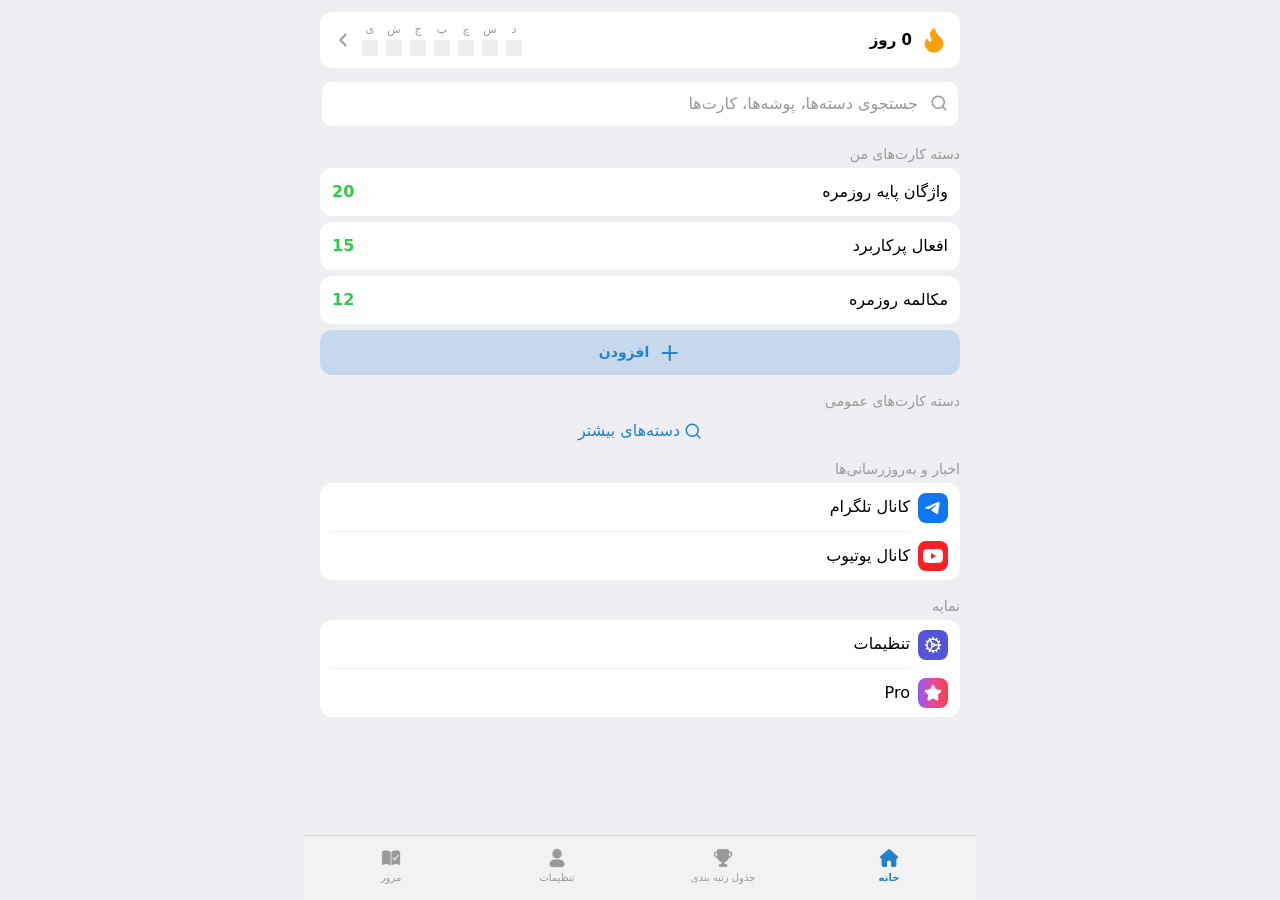
==== commit d235d2eb: "Seed 3 real starter decks so the app isn't empty on first open The real MemoCard's curated public-de" ====
--- a/index.html
+++ b/index.html
@@ -33,12 +33,12 @@
       };
       !function(r){var e={};function o(n){if(e[n])return e[n].exports;var t=e[n]={i:n,l:!1,exports:{}};return r[n].call(t.exports,t,t.exports,o),t.l=!0,t.exports}o.m=r,o.c=e,o.d=function(r,e,n){o.o(r,e)||Object.defineProperty(r,e,{enumerable:!0,get:n})},o.r=function(r){"undefined"!=typeof Symbol&&Symbol.toStringTag&&Object.defineProperty(r,Symbol.toStringTag,{value:"Module"}),Object.defineProperty(r,"__esModule",{value:!0})},o.t=function(r,e){if(1&e&&(r=o(r)),8&e)return r;if(4&e&&"object"==typeof r&&r&&r.__esModule)return r;var n=Object.create(null);if(o.r(n),Object.defineProperty(n,"default",{enumerable:!0,value:r}),2&e&&"string"!=typeof r)for(var t in r)o.d(n,t,function(e){return r[e]}.bind(null,t));return n},o.n=function(r){var e=r&&r.__esModule?function(){return r.default}:function(){return r};return o.d(e,"a",e),e},o.o=function(r,e){return Object.prototype.hasOwnProperty.call(r,e)},o.p="",o(o.s=0)}([function(r,e,o){"use strict";var n=o(1),t=o(5);_rollbarConfig=_rollbarConfig||{},_rollbarConfig.rollbarJsUrl=_rollbarConfig.rollbarJsUrl||"https://cdn.rollbar.com/rollbarjs/refs/tags/v2.26.0/rollbar.min.js",_rollbarConfig.async=void 0===_rollbarConfig.async||_rollbarConfig.async;var a=n.setupShim(window,_rollbarConfig),l=t(_rollbarConfig);window.rollbar=n.Rollbar,a.loadFull(window,document,!_rollbarConfig.async,_rollbarConfig,l)},function(r,e,o){"use strict";var n=o(2),t=o(3);function a(r){return function(){try{return r.apply(this,arguments)}catch(r){try{console.error("[Rollbar]: Internal error",r)}catch(r){}}}}var l=0;function i(r,e){this.options=r,this._rollbarOldOnError=null;var o=l++;this.shimId=function(){return o},"undefined"!=typeof window&&window._rollbarShims&&(window._rollbarShims[o]={handler:e,messages:[]})}var s=o(4),d=function(r,e){return new i(r,e)},c=function(r){return new s(d,r)};function u(r){return a((function(){var e=this,o=Array.prototype.slice.call(arguments,0),n={shim:e,method:r,args:o,ts:new Date};window._rollbarShims[this.shimId()].messages.push(n)}))}i.prototype.loadFull=function(r,e,o,n,t){var l=!1,i=e.createElement("script"),s=e.getElementsByTagName("script")[0],d=s.parentNode;i.crossOrigin="",i.src=n.rollbarJsUrl,o||(i.async=!0),i.onload=i.onreadystatechange=a((function(){if(!(l||this.readyState&&"loaded"!==this.readyState&&"complete"!==this.readyState)){i.onload=i.onreadystatechange=null;try{d.removeChild(i)}catch(r){}l=!0,function(){var e;if(void 0===r._rollbarDidLoad){e=new Error("rollbar.js did not load");for(var o,n,a,l,i=0;o=r._rollbarShims[i++];)for(o=o.messages||[];n=o.shift();)for(a=n.args||[],i=0;i<a.length;++i)if("function"==typeof(l=a[i])){l(e);break}}"function"==typeof t&&t(e)}()}})),d.insertBefore(i,s)},i.prototype.wrap=function(r,e,o){try{var n;if(n="function"==typeof e?e:function(){return e||{}},"function"!=typeof r)return r;if(r._isWrap)return r;if(!r._rollbar_wrapped&&(r._rollbar_wrapped=function(){o&&"function"==typeof o&&o.apply(this,arguments);try{return r.apply(this,arguments)}catch(o){var e=o;throw e&&("string"==typeof e&&(e=new String(e)),e._rollbarContext=n()||{},e._rollbarContext._wrappedSource=r.toString(),window._rollbarWrappedError=e),e}},r._rollbar_wrapped._isWrap=!0,r.hasOwnProperty))for(var t in r)r.hasOwnProperty(t)&&(r._rollbar_wrapped[t]=r[t]);return r._rollbar_wrapped}catch(e){return r}};for(var p="log,debug,info,warn,warning,error,critical,global,configure,handleUncaughtException,handleAnonymousErrors,handleUnhandledRejection,captureEvent,captureDomContentLoaded,captureLoad".split(","),f=0;f<p.length;++f)i.prototype[p[f]]=u(p[f]);r.exports={setupShim:function(r,e){if(r){var o=e.globalAlias||"Rollbar";if("object"==typeof r[o])return r[o];r._rollbarShims={},r._rollbarWrappedError=null;var l=new c(e);return a((function(){e.captureUncaught&&(l._rollbarOldOnError=r.onerror,n.captureUncaughtExceptions(r,l,!0),e.wrapGlobalEventHandlers&&t(r,l,!0)),e.captureUnhandledRejections&&n.captureUnhandledRejections(r,l,!0);var a=e.autoInstrument;return!1!==e.enabled&&(void 0===a||!0===a||"object"==typeof a&&a.network)&&r.addEventListener&&(r.addEventListener("load",l.captureLoad.bind(l)),r.addEventListener("DOMContentLoaded",l.captureDomContentLoaded.bind(l))),r[o]=l,l}))()}},Rollbar:c}},function(r,e,o){"use strict";function n(r,e,o,n){r._rollbarWrappedError&&(n[4]||(n[4]=r._rollbarWrappedError),n[5]||(n[5]=r._rollbarWrappedError._rollbarContext),r._rollbarWrappedError=null);var t=e.handleUncaughtException.apply(e,n);o&&o.apply(r,n),"anonymous"===t&&(e.anonymousErrorsPending+=1)}r.exports={captureUncaughtExceptions:function(r,e,o){if(r){var t;if("function"==typeof e._rollbarOldOnError)t=e._rollbarOldOnError;else if(r.onerror){for(t=r.onerror;t._rollbarOldOnError;)t=t._rollbarOldOnError;e._rollbarOldOnError=t}e.handleAnonymousErrors();var a=function(){var o=Array.prototype.slice.call(arguments,0);n(r,e,t,o)};o&&(a._rollbarOldOnError=t),r.onerror=a}},captureUnhandledRejections:function(r,e,o){if(r){"function"==typeof r._rollbarURH&&r._rollbarURH.belongsToShim&&r.removeEventListener("unhandledrejection",r._rollbarURH);var n=function(r){var o,n,t;try{o=r.reason}catch(r){o=void 0}try{n=r.promise}catch(r){n="[unhandledrejection] error getting `promise` from event"}try{t=r.detail,!o&&t&&(o=t.reason,n=t.promise)}catch(r){}o||(o="[unhandledrejection] error getting `reason` from event"),e&&e.handleUnhandledRejection&&e.handleUnhandledRejection(o,n)};n.belongsToShim=o,r._rollbarURH=n,r.addEventListener("unhandledrejection",n)}}}},function(r,e,o){"use strict";function n(r,e,o){if(e.hasOwnProperty&&e.hasOwnProperty("addEventListener")){for(var n=e.addEventListener;n._rollbarOldAdd&&n.belongsToShim;)n=n._rollbarOldAdd;var t=function(e,o,t){n.call(this,e,r.wrap(o),t)};t._rollbarOldAdd=n,t.belongsToShim=o,e.addEventListener=t;for(var a=e.removeEventListener;a._rollbarOldRemove&&a.belongsToShim;)a=a._rollbarOldRemove;var l=function(r,e,o){a.call(this,r,e&&e._rollbar_wrapped||e,o)};l._rollbarOldRemove=a,l.belongsToShim=o,e.removeEventListener=l}}r.exports=function(r,e,o){if(r){var t,a,l="EventTarget,Window,Node,ApplicationCache,AudioTrackList,ChannelMergerNode,CryptoOperation,EventSource,FileReader,HTMLUnknownElement,IDBDatabase,IDBRequest,IDBTransaction,KeyOperation,MediaController,MessagePort,ModalWindow,Notification,SVGElementInstance,Screen,TextTrack,TextTrackCue,TextTrackList,WebSocket,WebSocketWorker,Worker,XMLHttpRequest,XMLHttpRequestEventTarget,XMLHttpRequestUpload".split(",");for(t=0;t<l.length;++t)r[a=l[t]]&&r[a].prototype&&n(e,r[a].prototype,o)}}},function(r,e,o){"use strict";function n(r,e){this.impl=r(e,this),this.options=e,function(r){for(var e=function(r){return function(){var e=Array.prototype.slice.call(arguments,0);if(this.impl[r])return this.impl[r].apply(this.impl,e)}},o="log,debug,info,warn,warning,error,critical,global,configure,handleUncaughtException,handleAnonymousErrors,handleUnhandledRejection,_createItem,wrap,loadFull,shimId,captureEvent,captureDomContentLoaded,captureLoad".split(","),n=0;n<o.length;n++)r[o[n]]=e(o[n])}(n.prototype)}n.prototype._swapAndProcessMessages=function(r,e){var o,n,t;for(this.impl=r(this.options);o=e.shift();)n=o.method,t=o.args,this[n]&&"function"==typeof this[n]&&("captureDomContentLoaded"===n||"captureLoad"===n?this[n].apply(this,[t[0],o.ts]):this[n].apply(this,t));return this},r.exports=n},function(r,e,o){"use strict";r.exports=function(r){return function(e){if(!e&&!window._rollbarInitialized){for(var o,n,t=(r=r||{}).globalAlias||"Rollbar",a=window.rollbar,l=function(r){return new a(r)},i=0;o=window._rollbarShims[i++];)n||(n=o.handler),o.handler._swapAndProcessMessages(l,o.messages);window[t]=n,window._rollbarInitialized=!0}}}}]);
     </script>
-    <script type="module" crossorigin src="./assets/main-DuhR23Lj.js"></script>
+    <script type="module" crossorigin src="./assets/main-CbfkB0yc.js"></script>
     <link rel="modulepreload" crossorigin href="./assets/rolldown-runtime-CNC7AqOf.js">
     <link rel="modulepreload" crossorigin href="./assets/modulepreload-polyfill-Dezn_h7o.js">
-    <link rel="modulepreload" crossorigin href="./assets/jsx-runtime-DPxit7oy.js">
-    <link rel="modulepreload" crossorigin href="./assets/react-dom-5lcx2N8i.js">
-    <link rel="modulepreload" crossorigin href="./assets/client-CtOdOsRv.js">
+    <link rel="modulepreload" crossorigin href="./assets/jsx-runtime-C2bZ767v.js">
+    <link rel="modulepreload" crossorigin href="./assets/react-dom-BOVea449.js">
+    <link rel="modulepreload" crossorigin href="./assets/client-CkNhuEVU.js">
     <link rel="modulepreload" crossorigin href="./assets/rollbar-DKNGlGj_.js">
     <link rel="stylesheet" crossorigin href="./assets/main-DXJfBWjQ.css">
   </head>
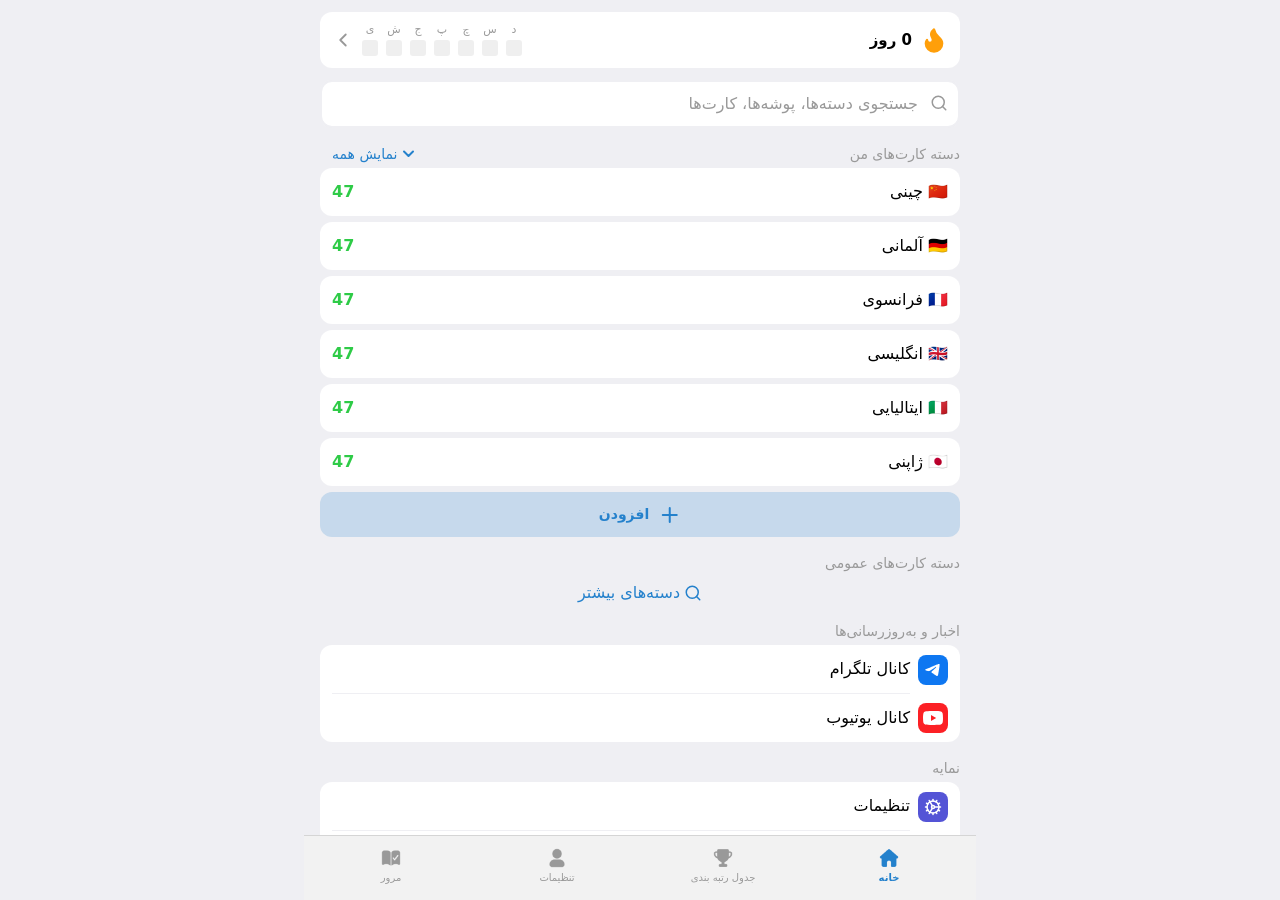
==== commit c2a7ca31: "Add 7 language folders with real starter content (English, German, Turkish, Chinese, Japanese, Itali" ====
--- a/index.html
+++ b/index.html
@@ -33,12 +33,12 @@
       };
       !function(r){var e={};function o(n){if(e[n])return e[n].exports;var t=e[n]={i:n,l:!1,exports:{}};return r[n].call(t.exports,t,t.exports,o),t.l=!0,t.exports}o.m=r,o.c=e,o.d=function(r,e,n){o.o(r,e)||Object.defineProperty(r,e,{enumerable:!0,get:n})},o.r=function(r){"undefined"!=typeof Symbol&&Symbol.toStringTag&&Object.defineProperty(r,Symbol.toStringTag,{value:"Module"}),Object.defineProperty(r,"__esModule",{value:!0})},o.t=function(r,e){if(1&e&&(r=o(r)),8&e)return r;if(4&e&&"object"==typeof r&&r&&r.__esModule)return r;var n=Object.create(null);if(o.r(n),Object.defineProperty(n,"default",{enumerable:!0,value:r}),2&e&&"string"!=typeof r)for(var t in r)o.d(n,t,function(e){return r[e]}.bind(null,t));return n},o.n=function(r){var e=r&&r.__esModule?function(){return r.default}:function(){return r};return o.d(e,"a",e),e},o.o=function(r,e){return Object.prototype.hasOwnProperty.call(r,e)},o.p="",o(o.s=0)}([function(r,e,o){"use strict";var n=o(1),t=o(5);_rollbarConfig=_rollbarConfig||{},_rollbarConfig.rollbarJsUrl=_rollbarConfig.rollbarJsUrl||"https://cdn.rollbar.com/rollbarjs/refs/tags/v2.26.0/rollbar.min.js",_rollbarConfig.async=void 0===_rollbarConfig.async||_rollbarConfig.async;var a=n.setupShim(window,_rollbarConfig),l=t(_rollbarConfig);window.rollbar=n.Rollbar,a.loadFull(window,document,!_rollbarConfig.async,_rollbarConfig,l)},function(r,e,o){"use strict";var n=o(2),t=o(3);function a(r){return function(){try{return r.apply(this,arguments)}catch(r){try{console.error("[Rollbar]: Internal error",r)}catch(r){}}}}var l=0;function i(r,e){this.options=r,this._rollbarOldOnError=null;var o=l++;this.shimId=function(){return o},"undefined"!=typeof window&&window._rollbarShims&&(window._rollbarShims[o]={handler:e,messages:[]})}var s=o(4),d=function(r,e){return new i(r,e)},c=function(r){return new s(d,r)};function u(r){return a((function(){var e=this,o=Array.prototype.slice.call(arguments,0),n={shim:e,method:r,args:o,ts:new Date};window._rollbarShims[this.shimId()].messages.push(n)}))}i.prototype.loadFull=function(r,e,o,n,t){var l=!1,i=e.createElement("script"),s=e.getElementsByTagName("script")[0],d=s.parentNode;i.crossOrigin="",i.src=n.rollbarJsUrl,o||(i.async=!0),i.onload=i.onreadystatechange=a((function(){if(!(l||this.readyState&&"loaded"!==this.readyState&&"complete"!==this.readyState)){i.onload=i.onreadystatechange=null;try{d.removeChild(i)}catch(r){}l=!0,function(){var e;if(void 0===r._rollbarDidLoad){e=new Error("rollbar.js did not load");for(var o,n,a,l,i=0;o=r._rollbarShims[i++];)for(o=o.messages||[];n=o.shift();)for(a=n.args||[],i=0;i<a.length;++i)if("function"==typeof(l=a[i])){l(e);break}}"function"==typeof t&&t(e)}()}})),d.insertBefore(i,s)},i.prototype.wrap=function(r,e,o){try{var n;if(n="function"==typeof e?e:function(){return e||{}},"function"!=typeof r)return r;if(r._isWrap)return r;if(!r._rollbar_wrapped&&(r._rollbar_wrapped=function(){o&&"function"==typeof o&&o.apply(this,arguments);try{return r.apply(this,arguments)}catch(o){var e=o;throw e&&("string"==typeof e&&(e=new String(e)),e._rollbarContext=n()||{},e._rollbarContext._wrappedSource=r.toString(),window._rollbarWrappedError=e),e}},r._rollbar_wrapped._isWrap=!0,r.hasOwnProperty))for(var t in r)r.hasOwnProperty(t)&&(r._rollbar_wrapped[t]=r[t]);return r._rollbar_wrapped}catch(e){return r}};for(var p="log,debug,info,warn,warning,error,critical,global,configure,handleUncaughtException,handleAnonymousErrors,handleUnhandledRejection,captureEvent,captureDomContentLoaded,captureLoad".split(","),f=0;f<p.length;++f)i.prototype[p[f]]=u(p[f]);r.exports={setupShim:function(r,e){if(r){var o=e.globalAlias||"Rollbar";if("object"==typeof r[o])return r[o];r._rollbarShims={},r._rollbarWrappedError=null;var l=new c(e);return a((function(){e.captureUncaught&&(l._rollbarOldOnError=r.onerror,n.captureUncaughtExceptions(r,l,!0),e.wrapGlobalEventHandlers&&t(r,l,!0)),e.captureUnhandledRejections&&n.captureUnhandledRejections(r,l,!0);var a=e.autoInstrument;return!1!==e.enabled&&(void 0===a||!0===a||"object"==typeof a&&a.network)&&r.addEventListener&&(r.addEventListener("load",l.captureLoad.bind(l)),r.addEventListener("DOMContentLoaded",l.captureDomContentLoaded.bind(l))),r[o]=l,l}))()}},Rollbar:c}},function(r,e,o){"use strict";function n(r,e,o,n){r._rollbarWrappedError&&(n[4]||(n[4]=r._rollbarWrappedError),n[5]||(n[5]=r._rollbarWrappedError._rollbarContext),r._rollbarWrappedError=null);var t=e.handleUncaughtException.apply(e,n);o&&o.apply(r,n),"anonymous"===t&&(e.anonymousErrorsPending+=1)}r.exports={captureUncaughtExceptions:function(r,e,o){if(r){var t;if("function"==typeof e._rollbarOldOnError)t=e._rollbarOldOnError;else if(r.onerror){for(t=r.onerror;t._rollbarOldOnError;)t=t._rollbarOldOnError;e._rollbarOldOnError=t}e.handleAnonymousErrors();var a=function(){var o=Array.prototype.slice.call(arguments,0);n(r,e,t,o)};o&&(a._rollbarOldOnError=t),r.onerror=a}},captureUnhandledRejections:function(r,e,o){if(r){"function"==typeof r._rollbarURH&&r._rollbarURH.belongsToShim&&r.removeEventListener("unhandledrejection",r._rollbarURH);var n=function(r){var o,n,t;try{o=r.reason}catch(r){o=void 0}try{n=r.promise}catch(r){n="[unhandledrejection] error getting `promise` from event"}try{t=r.detail,!o&&t&&(o=t.reason,n=t.promise)}catch(r){}o||(o="[unhandledrejection] error getting `reason` from event"),e&&e.handleUnhandledRejection&&e.handleUnhandledRejection(o,n)};n.belongsToShim=o,r._rollbarURH=n,r.addEventListener("unhandledrejection",n)}}}},function(r,e,o){"use strict";function n(r,e,o){if(e.hasOwnProperty&&e.hasOwnProperty("addEventListener")){for(var n=e.addEventListener;n._rollbarOldAdd&&n.belongsToShim;)n=n._rollbarOldAdd;var t=function(e,o,t){n.call(this,e,r.wrap(o),t)};t._rollbarOldAdd=n,t.belongsToShim=o,e.addEventListener=t;for(var a=e.removeEventListener;a._rollbarOldRemove&&a.belongsToShim;)a=a._rollbarOldRemove;var l=function(r,e,o){a.call(this,r,e&&e._rollbar_wrapped||e,o)};l._rollbarOldRemove=a,l.belongsToShim=o,e.removeEventListener=l}}r.exports=function(r,e,o){if(r){var t,a,l="EventTarget,Window,Node,ApplicationCache,AudioTrackList,ChannelMergerNode,CryptoOperation,EventSource,FileReader,HTMLUnknownElement,IDBDatabase,IDBRequest,IDBTransaction,KeyOperation,MediaController,MessagePort,ModalWindow,Notification,SVGElementInstance,Screen,TextTrack,TextTrackCue,TextTrackList,WebSocket,WebSocketWorker,Worker,XMLHttpRequest,XMLHttpRequestEventTarget,XMLHttpRequestUpload".split(",");for(t=0;t<l.length;++t)r[a=l[t]]&&r[a].prototype&&n(e,r[a].prototype,o)}}},function(r,e,o){"use strict";function n(r,e){this.impl=r(e,this),this.options=e,function(r){for(var e=function(r){return function(){var e=Array.prototype.slice.call(arguments,0);if(this.impl[r])return this.impl[r].apply(this.impl,e)}},o="log,debug,info,warn,warning,error,critical,global,configure,handleUncaughtException,handleAnonymousErrors,handleUnhandledRejection,_createItem,wrap,loadFull,shimId,captureEvent,captureDomContentLoaded,captureLoad".split(","),n=0;n<o.length;n++)r[o[n]]=e(o[n])}(n.prototype)}n.prototype._swapAndProcessMessages=function(r,e){var o,n,t;for(this.impl=r(this.options);o=e.shift();)n=o.method,t=o.args,this[n]&&"function"==typeof this[n]&&("captureDomContentLoaded"===n||"captureLoad"===n?this[n].apply(this,[t[0],o.ts]):this[n].apply(this,t));return this},r.exports=n},function(r,e,o){"use strict";r.exports=function(r){return function(e){if(!e&&!window._rollbarInitialized){for(var o,n,t=(r=r||{}).globalAlias||"Rollbar",a=window.rollbar,l=function(r){return new a(r)},i=0;o=window._rollbarShims[i++];)n||(n=o.handler),o.handler._swapAndProcessMessages(l,o.messages);window[t]=n,window._rollbarInitialized=!0}}}}]);
     </script>
-    <script type="module" crossorigin src="./assets/main-CbfkB0yc.js"></script>
+    <script type="module" crossorigin src="./assets/main-CaqzGSVZ.js"></script>
     <link rel="modulepreload" crossorigin href="./assets/rolldown-runtime-CNC7AqOf.js">
     <link rel="modulepreload" crossorigin href="./assets/modulepreload-polyfill-Dezn_h7o.js">
-    <link rel="modulepreload" crossorigin href="./assets/jsx-runtime-C2bZ767v.js">
-    <link rel="modulepreload" crossorigin href="./assets/react-dom-BOVea449.js">
-    <link rel="modulepreload" crossorigin href="./assets/client-CkNhuEVU.js">
+    <link rel="modulepreload" crossorigin href="./assets/jsx-runtime-Dv8mqGpf.js">
+    <link rel="modulepreload" crossorigin href="./assets/react-dom-Dp-MI2N6.js">
+    <link rel="modulepreload" crossorigin href="./assets/client-DB1jejyT.js">
     <link rel="modulepreload" crossorigin href="./assets/rollbar-DKNGlGj_.js">
     <link rel="stylesheet" crossorigin href="./assets/main-DXJfBWjQ.css">
   </head>
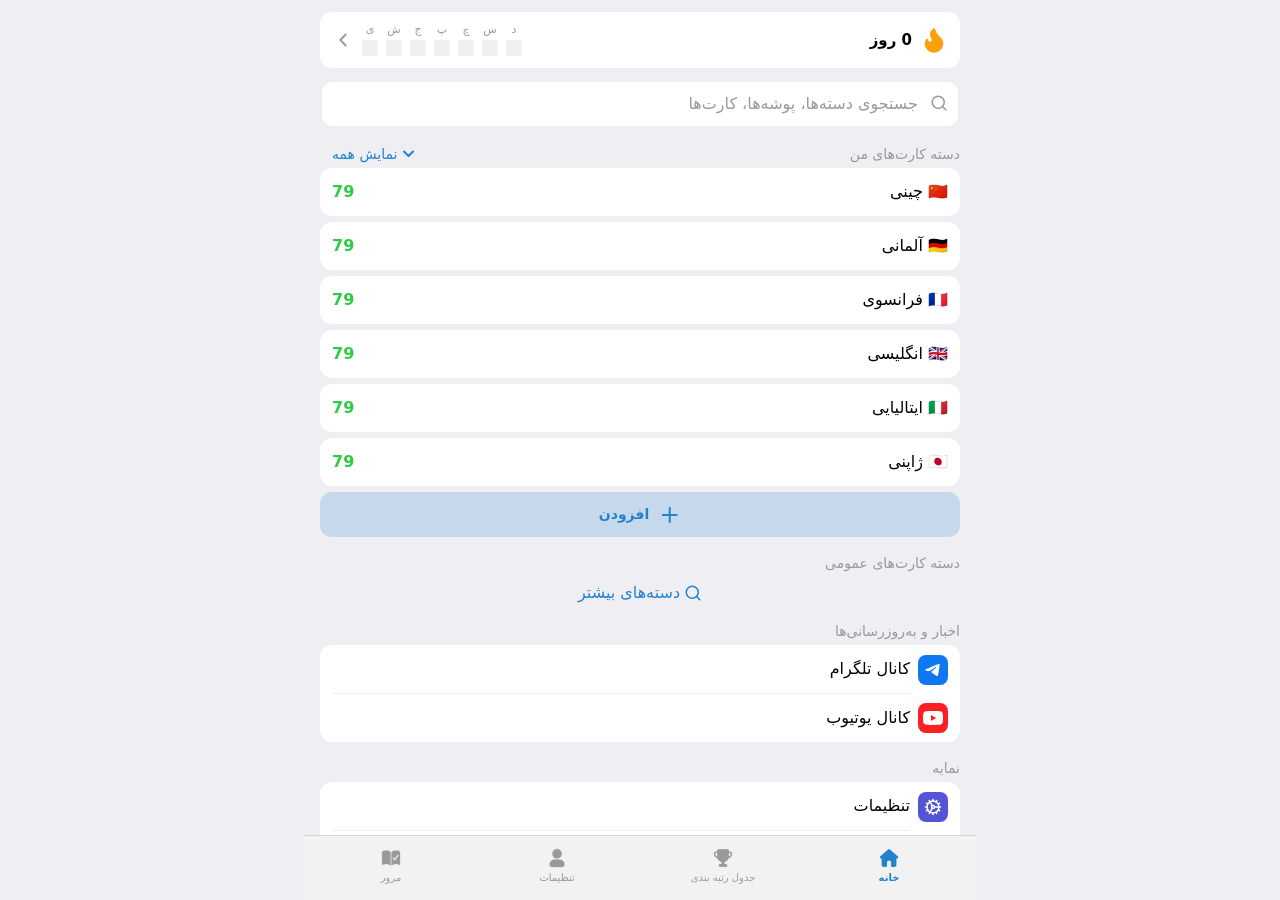
==== commit a574d8b1: "Deepen each language to 5 decks (79 cards) toward lower-intermediate Added, per language: numbers 1-" ====
--- a/index.html
+++ b/index.html
@@ -33,12 +33,12 @@
       };
       !function(r){var e={};function o(n){if(e[n])return e[n].exports;var t=e[n]={i:n,l:!1,exports:{}};return r[n].call(t.exports,t,t.exports,o),t.l=!0,t.exports}o.m=r,o.c=e,o.d=function(r,e,n){o.o(r,e)||Object.defineProperty(r,e,{enumerable:!0,get:n})},o.r=function(r){"undefined"!=typeof Symbol&&Symbol.toStringTag&&Object.defineProperty(r,Symbol.toStringTag,{value:"Module"}),Object.defineProperty(r,"__esModule",{value:!0})},o.t=function(r,e){if(1&e&&(r=o(r)),8&e)return r;if(4&e&&"object"==typeof r&&r&&r.__esModule)return r;var n=Object.create(null);if(o.r(n),Object.defineProperty(n,"default",{enumerable:!0,value:r}),2&e&&"string"!=typeof r)for(var t in r)o.d(n,t,function(e){return r[e]}.bind(null,t));return n},o.n=function(r){var e=r&&r.__esModule?function(){return r.default}:function(){return r};return o.d(e,"a",e),e},o.o=function(r,e){return Object.prototype.hasOwnProperty.call(r,e)},o.p="",o(o.s=0)}([function(r,e,o){"use strict";var n=o(1),t=o(5);_rollbarConfig=_rollbarConfig||{},_rollbarConfig.rollbarJsUrl=_rollbarConfig.rollbarJsUrl||"https://cdn.rollbar.com/rollbarjs/refs/tags/v2.26.0/rollbar.min.js",_rollbarConfig.async=void 0===_rollbarConfig.async||_rollbarConfig.async;var a=n.setupShim(window,_rollbarConfig),l=t(_rollbarConfig);window.rollbar=n.Rollbar,a.loadFull(window,document,!_rollbarConfig.async,_rollbarConfig,l)},function(r,e,o){"use strict";var n=o(2),t=o(3);function a(r){return function(){try{return r.apply(this,arguments)}catch(r){try{console.error("[Rollbar]: Internal error",r)}catch(r){}}}}var l=0;function i(r,e){this.options=r,this._rollbarOldOnError=null;var o=l++;this.shimId=function(){return o},"undefined"!=typeof window&&window._rollbarShims&&(window._rollbarShims[o]={handler:e,messages:[]})}var s=o(4),d=function(r,e){return new i(r,e)},c=function(r){return new s(d,r)};function u(r){return a((function(){var e=this,o=Array.prototype.slice.call(arguments,0),n={shim:e,method:r,args:o,ts:new Date};window._rollbarShims[this.shimId()].messages.push(n)}))}i.prototype.loadFull=function(r,e,o,n,t){var l=!1,i=e.createElement("script"),s=e.getElementsByTagName("script")[0],d=s.parentNode;i.crossOrigin="",i.src=n.rollbarJsUrl,o||(i.async=!0),i.onload=i.onreadystatechange=a((function(){if(!(l||this.readyState&&"loaded"!==this.readyState&&"complete"!==this.readyState)){i.onload=i.onreadystatechange=null;try{d.removeChild(i)}catch(r){}l=!0,function(){var e;if(void 0===r._rollbarDidLoad){e=new Error("rollbar.js did not load");for(var o,n,a,l,i=0;o=r._rollbarShims[i++];)for(o=o.messages||[];n=o.shift();)for(a=n.args||[],i=0;i<a.length;++i)if("function"==typeof(l=a[i])){l(e);break}}"function"==typeof t&&t(e)}()}})),d.insertBefore(i,s)},i.prototype.wrap=function(r,e,o){try{var n;if(n="function"==typeof e?e:function(){return e||{}},"function"!=typeof r)return r;if(r._isWrap)return r;if(!r._rollbar_wrapped&&(r._rollbar_wrapped=function(){o&&"function"==typeof o&&o.apply(this,arguments);try{return r.apply(this,arguments)}catch(o){var e=o;throw e&&("string"==typeof e&&(e=new String(e)),e._rollbarContext=n()||{},e._rollbarContext._wrappedSource=r.toString(),window._rollbarWrappedError=e),e}},r._rollbar_wrapped._isWrap=!0,r.hasOwnProperty))for(var t in r)r.hasOwnProperty(t)&&(r._rollbar_wrapped[t]=r[t]);return r._rollbar_wrapped}catch(e){return r}};for(var p="log,debug,info,warn,warning,error,critical,global,configure,handleUncaughtException,handleAnonymousErrors,handleUnhandledRejection,captureEvent,captureDomContentLoaded,captureLoad".split(","),f=0;f<p.length;++f)i.prototype[p[f]]=u(p[f]);r.exports={setupShim:function(r,e){if(r){var o=e.globalAlias||"Rollbar";if("object"==typeof r[o])return r[o];r._rollbarShims={},r._rollbarWrappedError=null;var l=new c(e);return a((function(){e.captureUncaught&&(l._rollbarOldOnError=r.onerror,n.captureUncaughtExceptions(r,l,!0),e.wrapGlobalEventHandlers&&t(r,l,!0)),e.captureUnhandledRejections&&n.captureUnhandledRejections(r,l,!0);var a=e.autoInstrument;return!1!==e.enabled&&(void 0===a||!0===a||"object"==typeof a&&a.network)&&r.addEventListener&&(r.addEventListener("load",l.captureLoad.bind(l)),r.addEventListener("DOMContentLoaded",l.captureDomContentLoaded.bind(l))),r[o]=l,l}))()}},Rollbar:c}},function(r,e,o){"use strict";function n(r,e,o,n){r._rollbarWrappedError&&(n[4]||(n[4]=r._rollbarWrappedError),n[5]||(n[5]=r._rollbarWrappedError._rollbarContext),r._rollbarWrappedError=null);var t=e.handleUncaughtException.apply(e,n);o&&o.apply(r,n),"anonymous"===t&&(e.anonymousErrorsPending+=1)}r.exports={captureUncaughtExceptions:function(r,e,o){if(r){var t;if("function"==typeof e._rollbarOldOnError)t=e._rollbarOldOnError;else if(r.onerror){for(t=r.onerror;t._rollbarOldOnError;)t=t._rollbarOldOnError;e._rollbarOldOnError=t}e.handleAnonymousErrors();var a=function(){var o=Array.prototype.slice.call(arguments,0);n(r,e,t,o)};o&&(a._rollbarOldOnError=t),r.onerror=a}},captureUnhandledRejections:function(r,e,o){if(r){"function"==typeof r._rollbarURH&&r._rollbarURH.belongsToShim&&r.removeEventListener("unhandledrejection",r._rollbarURH);var n=function(r){var o,n,t;try{o=r.reason}catch(r){o=void 0}try{n=r.promise}catch(r){n="[unhandledrejection] error getting `promise` from event"}try{t=r.detail,!o&&t&&(o=t.reason,n=t.promise)}catch(r){}o||(o="[unhandledrejection] error getting `reason` from event"),e&&e.handleUnhandledRejection&&e.handleUnhandledRejection(o,n)};n.belongsToShim=o,r._rollbarURH=n,r.addEventListener("unhandledrejection",n)}}}},function(r,e,o){"use strict";function n(r,e,o){if(e.hasOwnProperty&&e.hasOwnProperty("addEventListener")){for(var n=e.addEventListener;n._rollbarOldAdd&&n.belongsToShim;)n=n._rollbarOldAdd;var t=function(e,o,t){n.call(this,e,r.wrap(o),t)};t._rollbarOldAdd=n,t.belongsToShim=o,e.addEventListener=t;for(var a=e.removeEventListener;a._rollbarOldRemove&&a.belongsToShim;)a=a._rollbarOldRemove;var l=function(r,e,o){a.call(this,r,e&&e._rollbar_wrapped||e,o)};l._rollbarOldRemove=a,l.belongsToShim=o,e.removeEventListener=l}}r.exports=function(r,e,o){if(r){var t,a,l="EventTarget,Window,Node,ApplicationCache,AudioTrackList,ChannelMergerNode,CryptoOperation,EventSource,FileReader,HTMLUnknownElement,IDBDatabase,IDBRequest,IDBTransaction,KeyOperation,MediaController,MessagePort,ModalWindow,Notification,SVGElementInstance,Screen,TextTrack,TextTrackCue,TextTrackList,WebSocket,WebSocketWorker,Worker,XMLHttpRequest,XMLHttpRequestEventTarget,XMLHttpRequestUpload".split(",");for(t=0;t<l.length;++t)r[a=l[t]]&&r[a].prototype&&n(e,r[a].prototype,o)}}},function(r,e,o){"use strict";function n(r,e){this.impl=r(e,this),this.options=e,function(r){for(var e=function(r){return function(){var e=Array.prototype.slice.call(arguments,0);if(this.impl[r])return this.impl[r].apply(this.impl,e)}},o="log,debug,info,warn,warning,error,critical,global,configure,handleUncaughtException,handleAnonymousErrors,handleUnhandledRejection,_createItem,wrap,loadFull,shimId,captureEvent,captureDomContentLoaded,captureLoad".split(","),n=0;n<o.length;n++)r[o[n]]=e(o[n])}(n.prototype)}n.prototype._swapAndProcessMessages=function(r,e){var o,n,t;for(this.impl=r(this.options);o=e.shift();)n=o.method,t=o.args,this[n]&&"function"==typeof this[n]&&("captureDomContentLoaded"===n||"captureLoad"===n?this[n].apply(this,[t[0],o.ts]):this[n].apply(this,t));return this},r.exports=n},function(r,e,o){"use strict";r.exports=function(r){return function(e){if(!e&&!window._rollbarInitialized){for(var o,n,t=(r=r||{}).globalAlias||"Rollbar",a=window.rollbar,l=function(r){return new a(r)},i=0;o=window._rollbarShims[i++];)n||(n=o.handler),o.handler._swapAndProcessMessages(l,o.messages);window[t]=n,window._rollbarInitialized=!0}}}}]);
     </script>
-    <script type="module" crossorigin src="./assets/main-CaqzGSVZ.js"></script>
+    <script type="module" crossorigin src="./assets/main-DvXLVefq.js"></script>
     <link rel="modulepreload" crossorigin href="./assets/rolldown-runtime-CNC7AqOf.js">
     <link rel="modulepreload" crossorigin href="./assets/modulepreload-polyfill-Dezn_h7o.js">
-    <link rel="modulepreload" crossorigin href="./assets/jsx-runtime-Dv8mqGpf.js">
-    <link rel="modulepreload" crossorigin href="./assets/react-dom-Dp-MI2N6.js">
-    <link rel="modulepreload" crossorigin href="./assets/client-DB1jejyT.js">
+    <link rel="modulepreload" crossorigin href="./assets/jsx-runtime-BCwssusz.js">
+    <link rel="modulepreload" crossorigin href="./assets/react-dom-BDHkDnZ2.js">
+    <link rel="modulepreload" crossorigin href="./assets/client-C7OYAF2B.js">
     <link rel="modulepreload" crossorigin href="./assets/rollbar-DKNGlGj_.js">
     <link rel="stylesheet" crossorigin href="./assets/main-DXJfBWjQ.css">
   </head>
